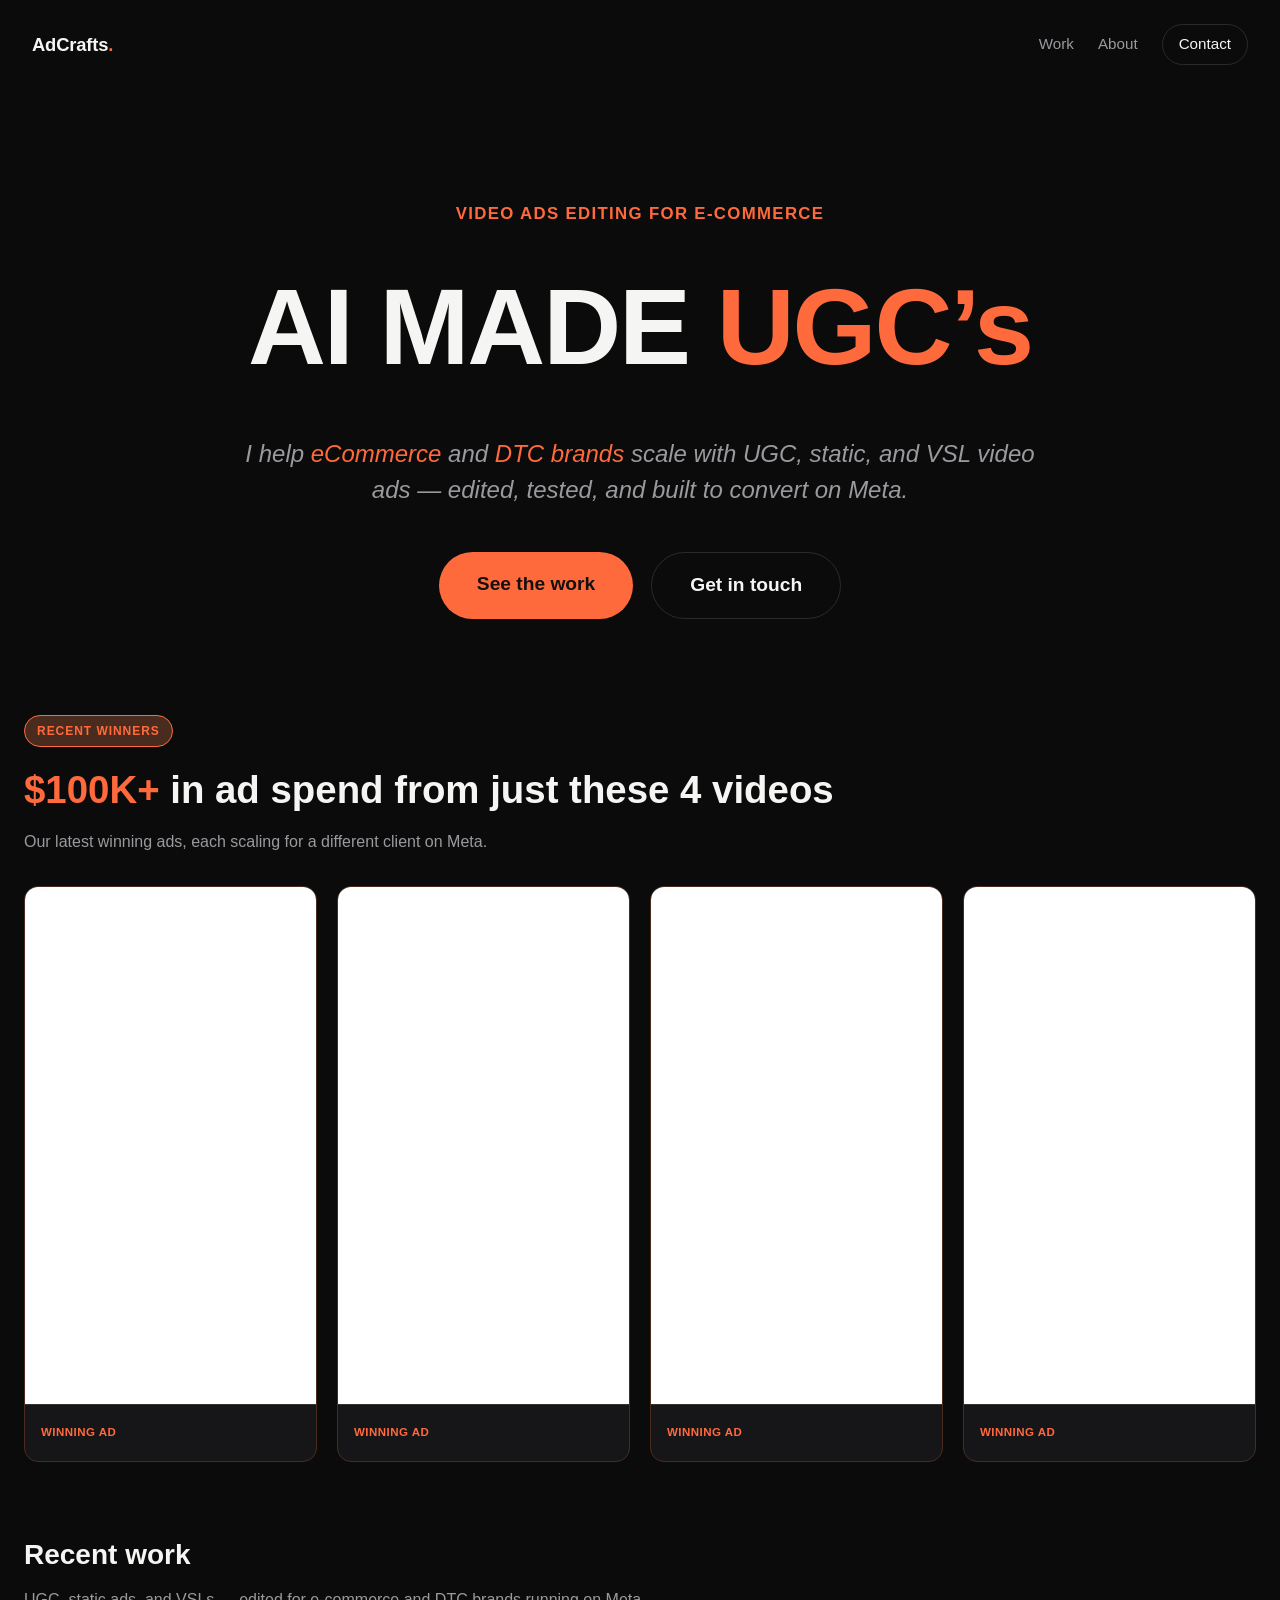
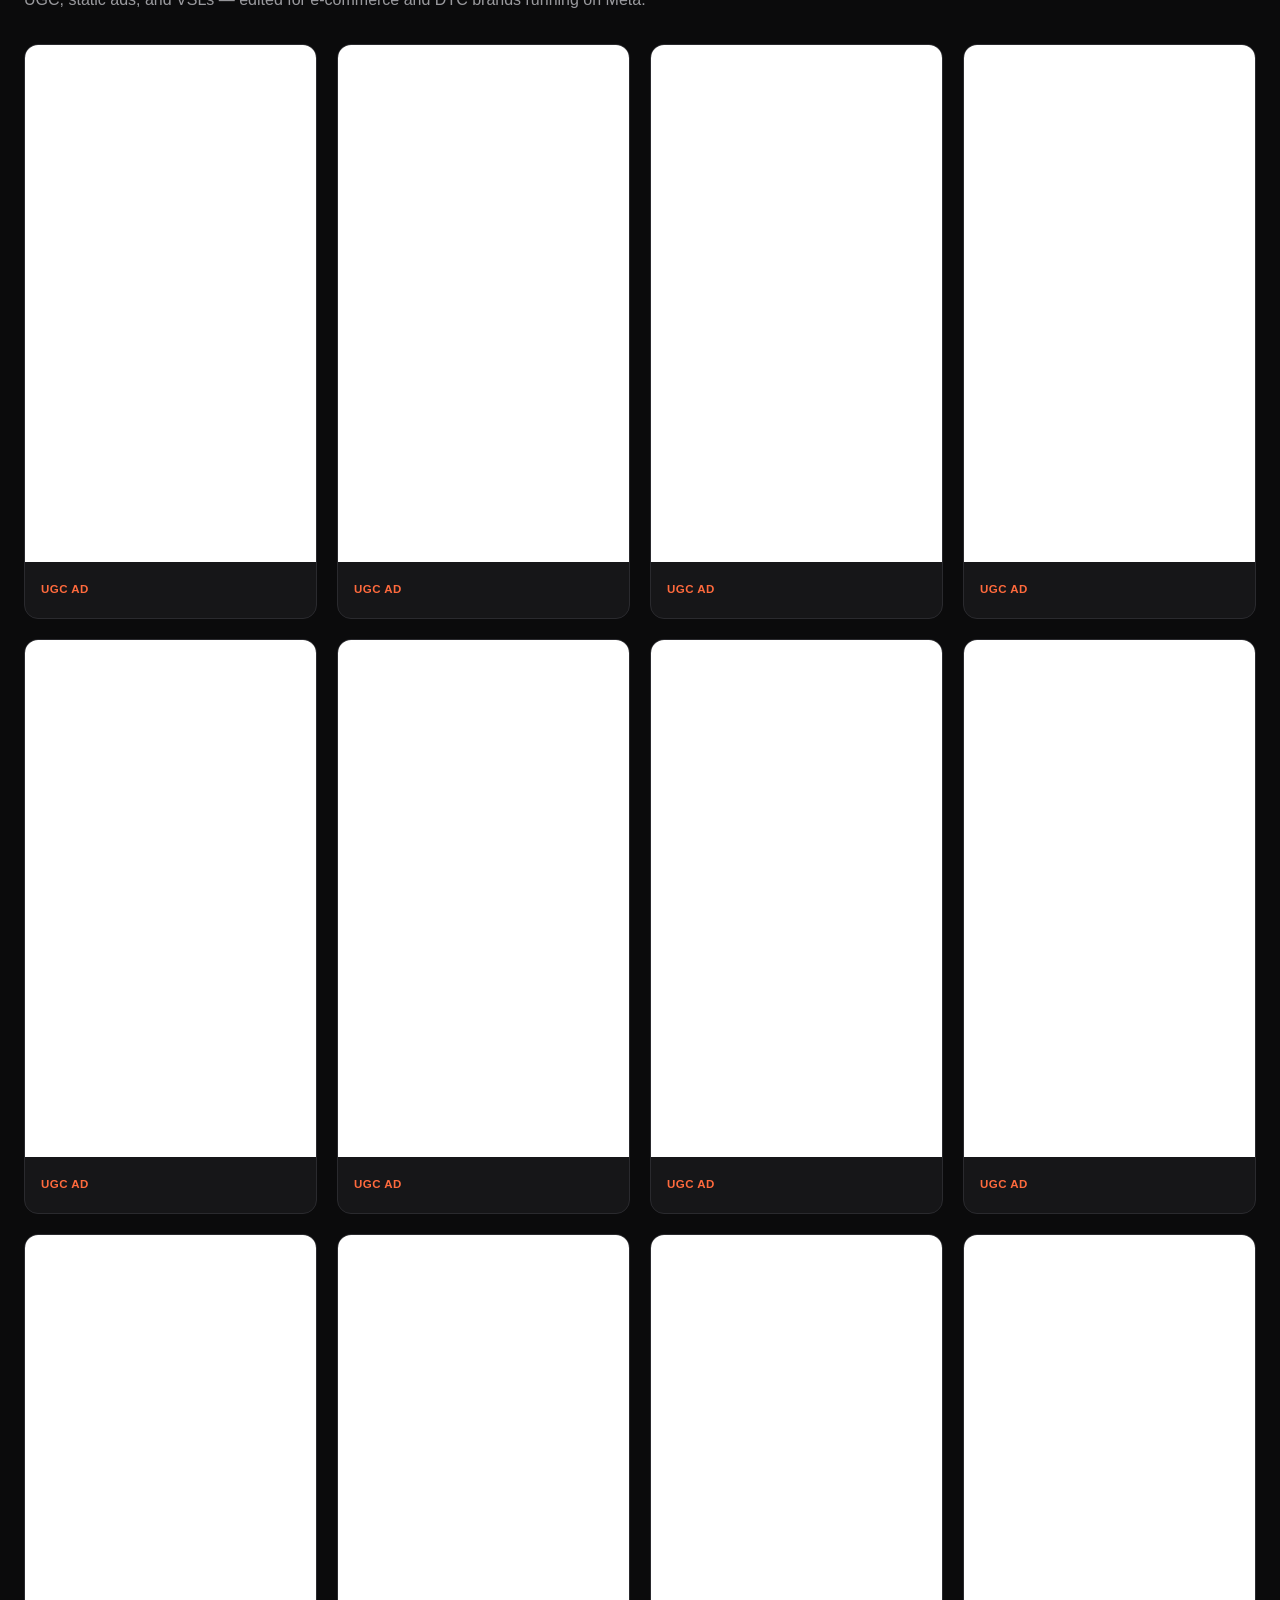
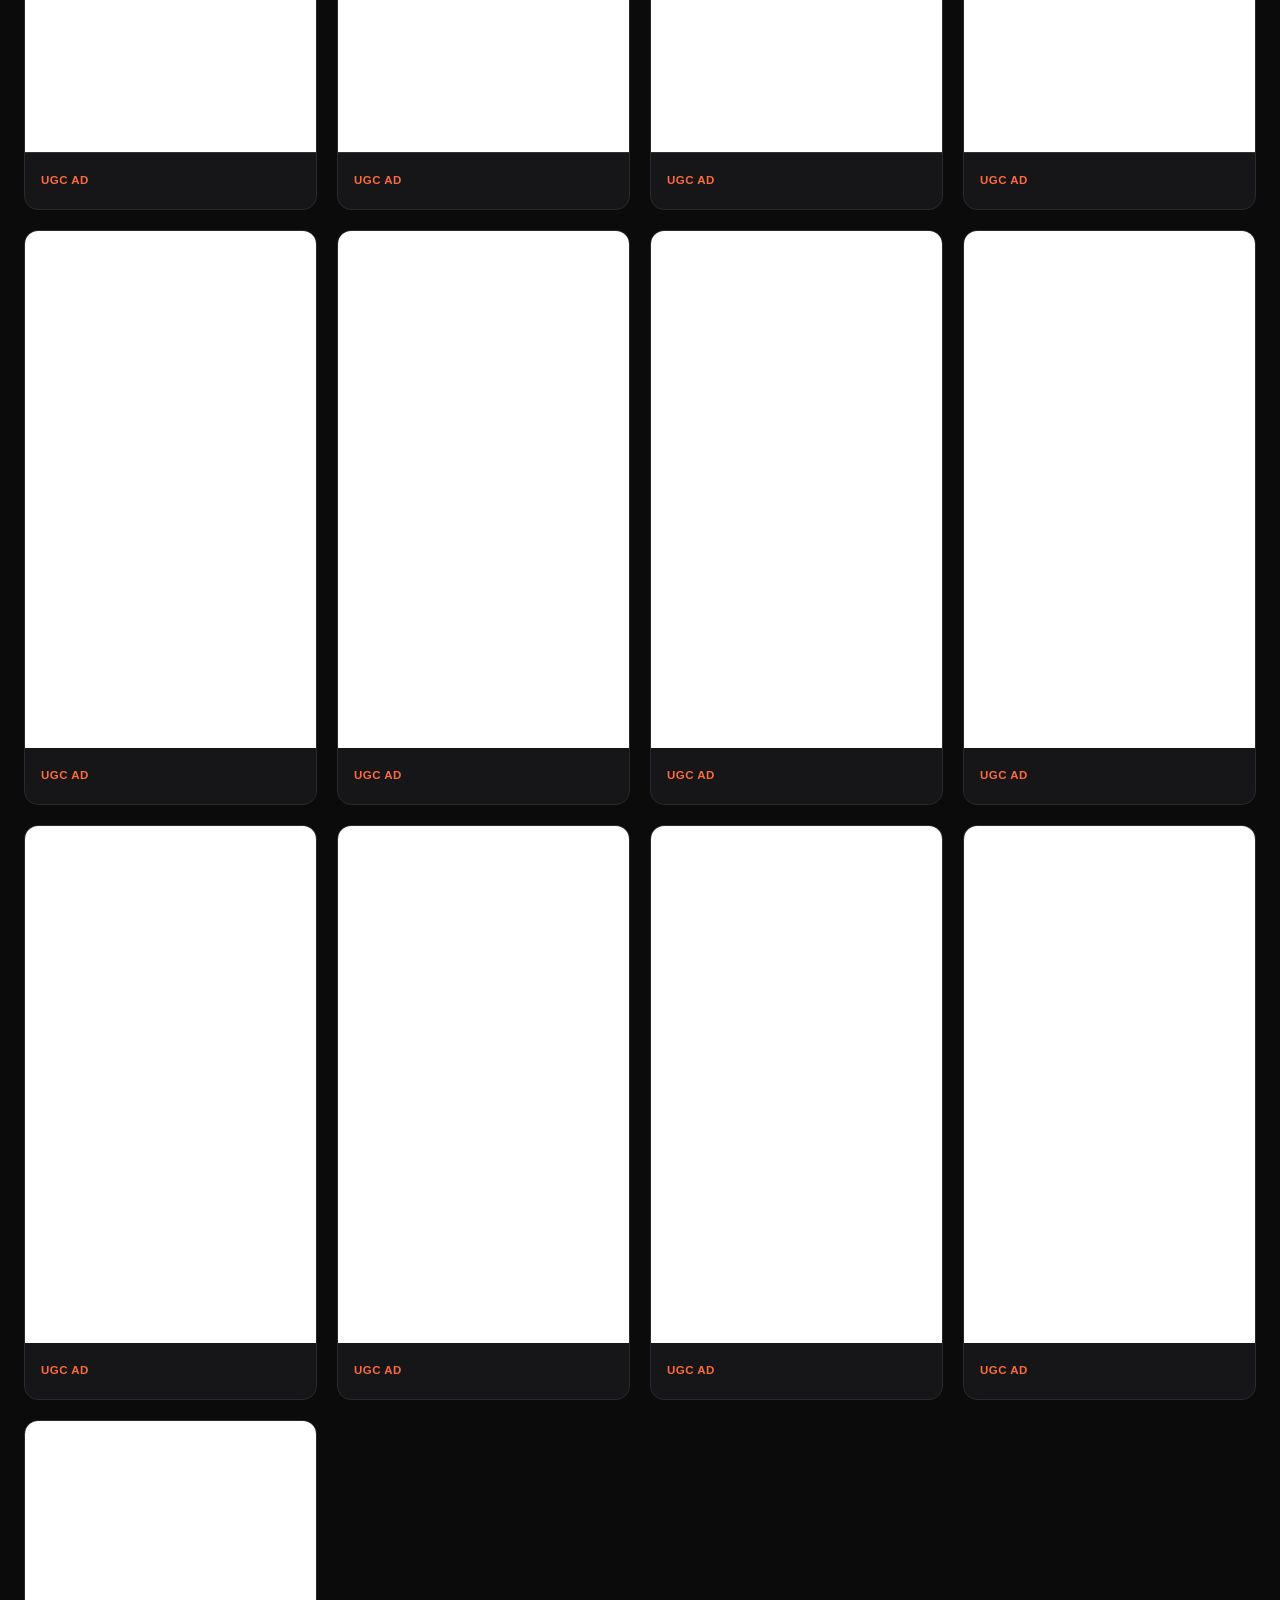
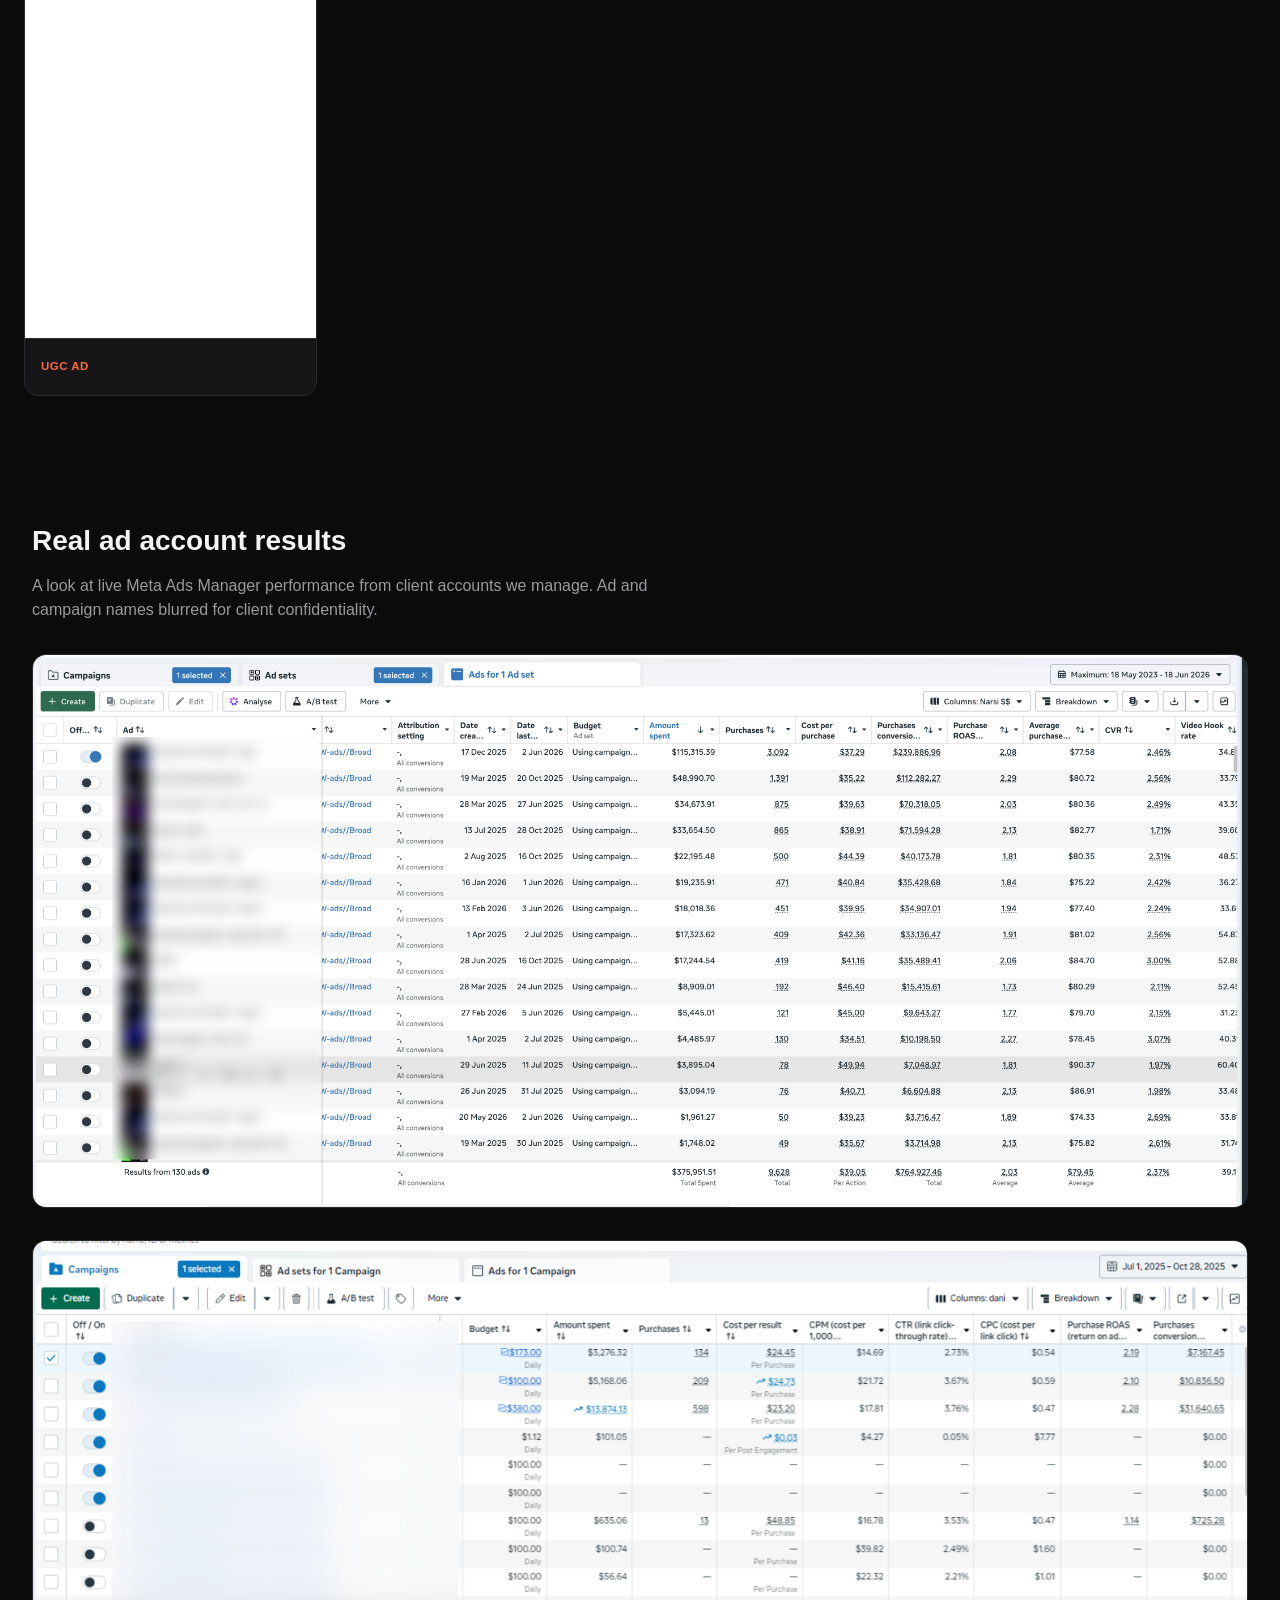
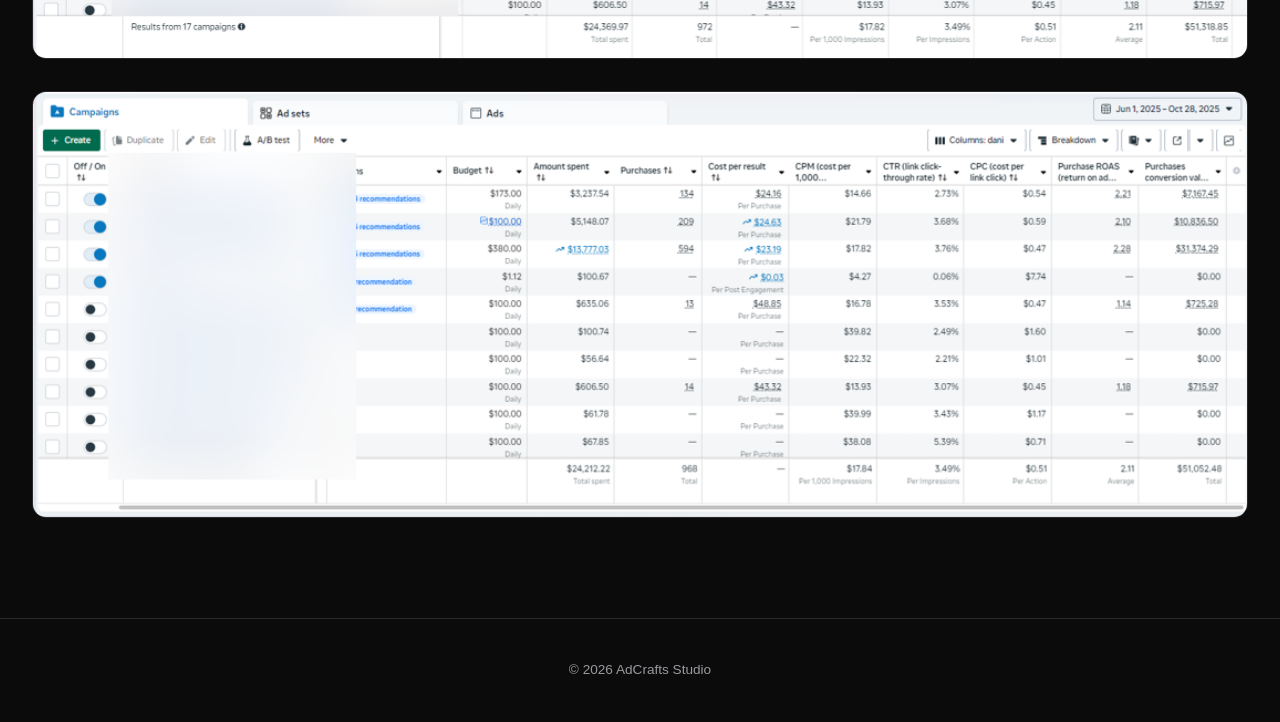
==== index.html @ cb153c96 "Fix cropped Drive videos, widen page, version asset links Co-Authored-By: Claude Opus 5.5 <noreply@a" ====
<!DOCTYPE html>
<html lang="en">
<head>
<meta charset="UTF-8">
<meta name="viewport" content="width=device-width, initial-scale=1.0">
<title>AdCrafts Studio — Video Ads Editing for E-Commerce</title>
<meta name="description" content="AdCrafts Studio edits high-converting video ads for e-commerce and DTC brands — UGC, static ads, and VSLs built for Meta.">
<link rel="icon" type="image/png" sizes="32x32" href="assets/favicon-32.png">
<link rel="icon" type="image/png" sizes="16x16" href="assets/favicon-16.png">
<link rel="apple-touch-icon" sizes="180x180" href="assets/favicon-180.png">
<link rel="stylesheet" href="assets/styles.css?v=3">
</head>
<body>

<header class="site-header">
  <a class="wordmark" href="#top">AdCrafts<span class="accent">.</span></a>
  <nav>
    <a href="#work">Work</a>
    <a href="about.html">About</a>
    <a href="contact.html" class="nav-cta">Contact</a>
  </nav>
</header>

<main>
  <section class="hero" id="top">
    <p class="eyebrow">Video Ads Editing for E-Commerce</p>
    <h1>AI MADE <span class="accent">UGC&rsquo;s</span></h1>
    <p class="hero-tagline">I help <span class="accent">eCommerce</span> and <span class="accent">DTC brands</span> scale with UGC, static, and VSL video ads — edited, tested, and built to convert on Meta.</p>
    <div class="hero-actions">
      <a href="#work" class="btn btn-primary">See the work</a>
      <a href="contact.html" class="btn btn-ghost">Get in touch</a>
    </div>
  </section>

  <section class="work" id="work">
    <div class="winners">
      <p class="winners-eyebrow">Recent winners</p>
      <h2><span class="accent">$100K+</span> in ad spend from just these 4 videos</h2>
      <p class="work-sub">Our latest winning ads, each scaling for a different client on Meta.</p>
      <div class="work-grid winners-grid" id="winners-grid">
        <!-- Cards are rendered by script.js from data/winners.json -->
      </div>
    </div>

    <h2>Recent work</h2>
    <p class="work-sub">UGC, static ads, and VSLs — edited for e-commerce and DTC brands running on Meta.</p>
    <div class="work-grid" id="work-grid">
      <!-- Cards are rendered by script.js from data/work.json -->
    </div>
  </section>

  <section class="results" id="results">
    <h2>Real ad account results</h2>
    <p class="results-sub">A look at live Meta Ads Manager performance from client accounts we manage. Ad and campaign names blurred for client confidentiality.</p>
    <div class="results-grid">
      <img src="assets/results/results-ads.png" alt="Meta Ads Manager ad-level performance data" loading="lazy">
      <img src="assets/results/results-campaigns-1.png" alt="Meta Ads Manager campaign-level performance data" loading="lazy">
      <img src="assets/results/results-campaigns-2.png" alt="Meta Ads Manager campaign-level performance data" loading="lazy">
    </div>
  </section>

</main>

<footer class="site-footer">
  <p>&copy; <span id="year"></span> AdCrafts Studio</p>
</footer>

<script src="assets/script.js?v=3"></script>
</body>
</html>
---- assets/styles.css ----
:root {
  --bg: #0b0b0c;
  --surface: #161618;
  --surface-2: #1e1e21;
  --border: #2a2a2e;
  --text: #f5f5f3;
  --muted: #9a9a9e;
  --accent: #ff6a3d;
  --accent-dim: #4a2c1f;
  --whatsapp: #25d366;
  --radius: 14px;
  --max-width: 1800px;
}

* { box-sizing: border-box; }

html { color-scheme: dark; }

body {
  margin: 0;
  background: var(--bg);
  color: var(--text);
  font-family: -apple-system, BlinkMacSystemFont, "Segoe UI", Inter, Roboto, sans-serif;
  line-height: 1.5;
  -webkit-font-smoothing: antialiased;
}

a { color: inherit; text-decoration: none; }

.accent { color: var(--accent); }

/* Header */
.site-header {
  display: flex;
  align-items: center;
  justify-content: space-between;
  max-width: var(--max-width);
  margin: 0 auto;
  padding: 24px 32px;
}

.wordmark {
  font-size: 1.15rem;
  font-weight: 700;
  letter-spacing: -0.01em;
}

.site-header nav {
  display: flex;
  align-items: center;
  gap: 24px;
  font-size: 0.95rem;
  color: var(--muted);
}

.site-header nav a:hover { color: var(--text); }

.nav-cta {
  color: var(--text) !important;
  border: 1px solid var(--border);
  border-radius: 999px;
  padding: 8px 16px;
}

.nav-cta:hover { border-color: var(--accent); }

/* Hero */
.hero {
  max-width: 1100px;
  margin: 0 auto;
  padding: 112px 20px 72px;
  text-align: center;
}

.eyebrow {
  color: var(--accent);
  font-size: 1.05rem;
  font-weight: 600;
  letter-spacing: 0.08em;
  text-transform: uppercase;
  margin: 0 0 20px;
}

.hero h1 {
  font-size: clamp(3.4rem, 9vw, 6.75rem);
  font-weight: 700;
  letter-spacing: -0.02em;
  margin: 0 0 28px;
}

.hero-tagline {
  color: var(--muted);
  font-style: italic;
  font-size: 1.5rem;
  max-width: 800px;
  margin: 0 auto 44px;
}

.hero-attribution {
  color: var(--muted);
  font-style: italic;
  font-size: 1.25rem;
  margin: 0 0 36px;
}

.quote-line {
  font-size: clamp(1.8rem, 4vw, 2.75rem);
  font-weight: 700;
  letter-spacing: -0.01em;
  max-width: 780px;
  margin: 0 auto 20px;
}

.hero-sub {
  color: var(--muted);
  font-size: 1.3rem;
  max-width: 680px;
  margin: 0 auto 44px;
}

.hero-actions {
  display: flex;
  justify-content: center;
  gap: 18px;
  flex-wrap: wrap;
}

.btn {
  display: inline-block;
  padding: 18px 38px;
  border-radius: 999px;
  font-weight: 600;
  font-size: 1.2rem;
  transition: transform 0.15s ease, background 0.15s ease, border-color 0.15s ease;
}

.btn-primary {
  background: var(--accent);
  color: #14100d;
}

.btn-primary:hover { transform: translateY(-1px); filter: brightness(1.08); }

.btn-ghost {
  border: 1px solid var(--border);
  color: var(--text);
}

.btn-ghost:hover { border-color: var(--accent); }

/* Work section */
.work {
  max-width: var(--max-width);
  margin: 0 auto;
  padding: 24px 24px 100px;
}

.work h2 {
  font-size: 1.75rem;
  margin: 0 0 12px;
}

.work-sub {
  color: var(--muted);
  max-width: 640px;
  margin: 0 0 32px;
}

.work-grid {
  display: grid;
  grid-template-columns: repeat(5, 1fr);
  gap: 20px;
}

@media (max-width: 1280px) {
  .work-grid { grid-template-columns: repeat(4, 1fr); }
}

@media (max-width: 1024px) {
  .work-grid { grid-template-columns: repeat(3, 1fr); }
}

@media (max-width: 760px) {
  .work-grid { grid-template-columns: repeat(2, 1fr); }
}

@media (max-width: 560px) {
  .work-grid { grid-template-columns: 1fr; }
}

/* Recent winners: 4 larger cards above the main grid */
.winners {
  margin-bottom: 72px;
}

.winners-eyebrow {
  display: inline-block;
  margin: 0 0 14px;
  padding: 6px 12px;
  border: 1px solid var(--accent);
  border-radius: 999px;
  background: var(--accent-dim);
  color: var(--accent);
  font-size: 0.75rem;
  font-weight: 700;
  letter-spacing: 0.08em;
  text-transform: uppercase;
}

.work .winners h2 {
  font-size: clamp(1.75rem, 3.2vw, 2.4rem);
}

.winners-grid {
  grid-template-columns: repeat(4, 1fr);
}

.winners-grid .work-card {
  border-color: var(--accent-dim);
}

@media (max-width: 1024px) {
  .winners-grid { grid-template-columns: repeat(2, 1fr); }
}

@media (max-width: 560px) {
  .winners-grid { grid-template-columns: 1fr; }
}

.work-card {
  background: var(--surface);
  border: 1px solid var(--border);
  border-radius: var(--radius);
  overflow: hidden;
}

.work-card .video-frame {
  --player-scale: 0.6;
  position: relative;
  width: 100%;
  aspect-ratio: 9 / 16;
  background: #000;
  overflow: hidden;
}

/* Drive's player crops the video when its iframe is narrow, so render it
   larger than the card and scale it down to fit. */
.work-card .video-frame iframe {
  position: absolute;
  top: 0;
  left: 0;
  width: calc(100% / var(--player-scale));
  height: calc(100% / var(--player-scale));
  border: 0;
  transform: scale(var(--player-scale));
  transform-origin: 0 0;
}

/* Blocks clicks on Google Drive's built-in "open file" icon without visually covering it */
.work-card .video-frame::after {
  content: "";
  position: absolute;
  top: 0;
  right: 0;
  width: 48px;
  height: 48px;
  z-index: 2;
}

.work-card .meta {
  padding: 14px 16px 18px;
}

.work-card .tag {
  display: inline-block;
  font-size: 0.72rem;
  font-weight: 600;
  letter-spacing: 0.04em;
  text-transform: uppercase;
  color: var(--accent);
}

/* About */
.about {
  max-width: 780px;
  margin: 0 auto;
  padding: 24px 32px 100px;
}

.about-name {
  font-size: clamp(2rem, 4vw, 2.75rem);
  font-weight: 700;
  letter-spacing: -0.02em;
  margin: 0 0 6px;
}

.about-title {
  color: var(--accent);
  font-weight: 600;
  font-size: 1.1rem;
  margin: 0 0 32px;
}

.about-quote {
  font-size: clamp(1.2rem, 2.2vw, 1.5rem);
  font-weight: 700;
  letter-spacing: -0.01em;
  border-left: 3px solid var(--accent);
  padding-left: 20px;
  margin: 0 0 36px;
}

.about-stats {
  display: grid;
  grid-template-columns: repeat(auto-fit, minmax(150px, 1fr));
  gap: 20px;
  border-top: 1px solid var(--border);
  border-bottom: 1px solid var(--border);
  padding: 28px 0;
  margin: 0 0 40px;
}

.stat-item {
  display: flex;
  flex-direction: column;
  gap: 4px;
}

.stat-num {
  font-size: clamp(1.6rem, 3vw, 2.1rem);
  font-weight: 700;
  color: var(--accent);
  letter-spacing: -0.01em;
}

.stat-label {
  color: var(--muted);
  font-size: 0.85rem;
}

.about-body p {
  color: var(--muted);
  font-size: 1.05rem;
  margin: 0 0 20px;
}

.about-checklist {
  list-style: none;
  margin: 0 0 40px;
  padding: 0;
  display: flex;
  flex-direction: column;
  gap: 14px;
}

.about-checklist li {
  color: var(--muted);
  font-size: 1.02rem;
  padding-left: 30px;
  position: relative;
}

.about-checklist li::before {
  content: "\2713";
  position: absolute;
  left: 0;
  top: 0;
  color: var(--accent);
  font-weight: 700;
}

.about-subhead {
  font-size: 1.3rem;
  margin: 44px 0 24px;
}

.about-grid {
  display: grid;
  grid-template-columns: repeat(auto-fit, minmax(220px, 1fr));
  gap: 20px;
  margin: 0 0 40px;
}

.about-item {
  background: var(--surface);
  border: 1px solid var(--border);
  border-radius: var(--radius);
  padding: 20px 22px;
}

.about-item h4 {
  font-size: 1rem;
  margin: 0 0 8px;
}

.about-item p {
  color: var(--muted);
  font-size: 0.92rem;
  margin: 0;
}

.about-closing {
  color: var(--muted);
  font-size: 1.05rem;
  margin: 0 0 16px;
}

.about-cta {
  font-size: 1.1rem;
  font-weight: 600;
}

.about-cta a {
  color: var(--accent);
  text-decoration: underline;
}

/* Results */
.results {
  max-width: var(--max-width);
  margin: 0 auto;
  padding: 24px 32px 100px;
}

.results h2 {
  font-size: 1.75rem;
  margin: 0 0 12px;
}

.results-sub {
  color: var(--muted);
  max-width: 640px;
  margin: 0 0 32px;
}

.results-grid {
  display: grid;
  grid-template-columns: 1fr;
  gap: 32px;
}

.results-grid img {
  width: 100%;
  display: block;
  border: 1px solid var(--border);
  border-radius: var(--radius);
}

/* Contact */
.contact {
  max-width: 860px;
  margin: 0 auto;
  padding: 100px 20px 120px;
  text-align: center;
}

.cta-row {
  display: flex;
  justify-content: center;
  align-items: center;
  gap: 20px;
  flex-wrap: wrap;
}

.whatsapp-cta {
  display: inline-flex;
  align-items: center;
  gap: 16px;
  background: var(--whatsapp);
  color: #06210f;
  padding: 18px 32px;
  border-radius: 999px;
  font-weight: 600;
  transition: transform 0.15s ease, filter 0.15s ease;
}

.whatsapp-cta:hover { transform: translateY(-1px); filter: brightness(1.06); }

.whatsapp-icon svg { width: 34px; height: 34px; display: block; }

.whatsapp-text { display: flex; flex-direction: column; text-align: left; line-height: 1.25; }

.whatsapp-text strong { font-size: 1.25rem; }

.whatsapp-text span { font-size: 1.1rem; opacity: 0.85; }

.email-cta {
  display: inline-flex;
  align-items: center;
  gap: 16px;
  border: 1px solid var(--border);
  color: var(--text);
  padding: 18px 32px;
  border-radius: 999px;
  font-weight: 600;
  transition: transform 0.15s ease, border-color 0.15s ease;
}

.email-cta:hover { transform: translateY(-1px); border-color: var(--accent); }

.email-icon svg { width: 30px; height: 30px; display: block; color: var(--accent); }

.email-text { display: flex; flex-direction: column; text-align: left; line-height: 1.25; }

.email-text strong { font-size: 1.25rem; }

.email-text span { font-size: 1.1rem; opacity: 0.85; }

.service-badge {
  display: inline-flex;
  align-items: center;
  gap: 10px;
  border: 1px solid var(--border);
  color: var(--accent);
  padding: 18px 28px;
  border-radius: 999px;
  font-weight: 600;
  font-size: 1.1rem;
  letter-spacing: 0.02em;
  text-transform: uppercase;
}

.service-icon svg { width: 24px; height: 24px; display: block; }

/* Footer */
.site-footer {
  border-top: 1px solid var(--border);
  padding: 28px 20px;
  text-align: center;
  color: var(--muted);
  font-size: 0.85rem;
}

@media (max-width: 640px) {
  .site-header nav { gap: 14px; }
  .hero { padding: 64px 20px 56px; }
}
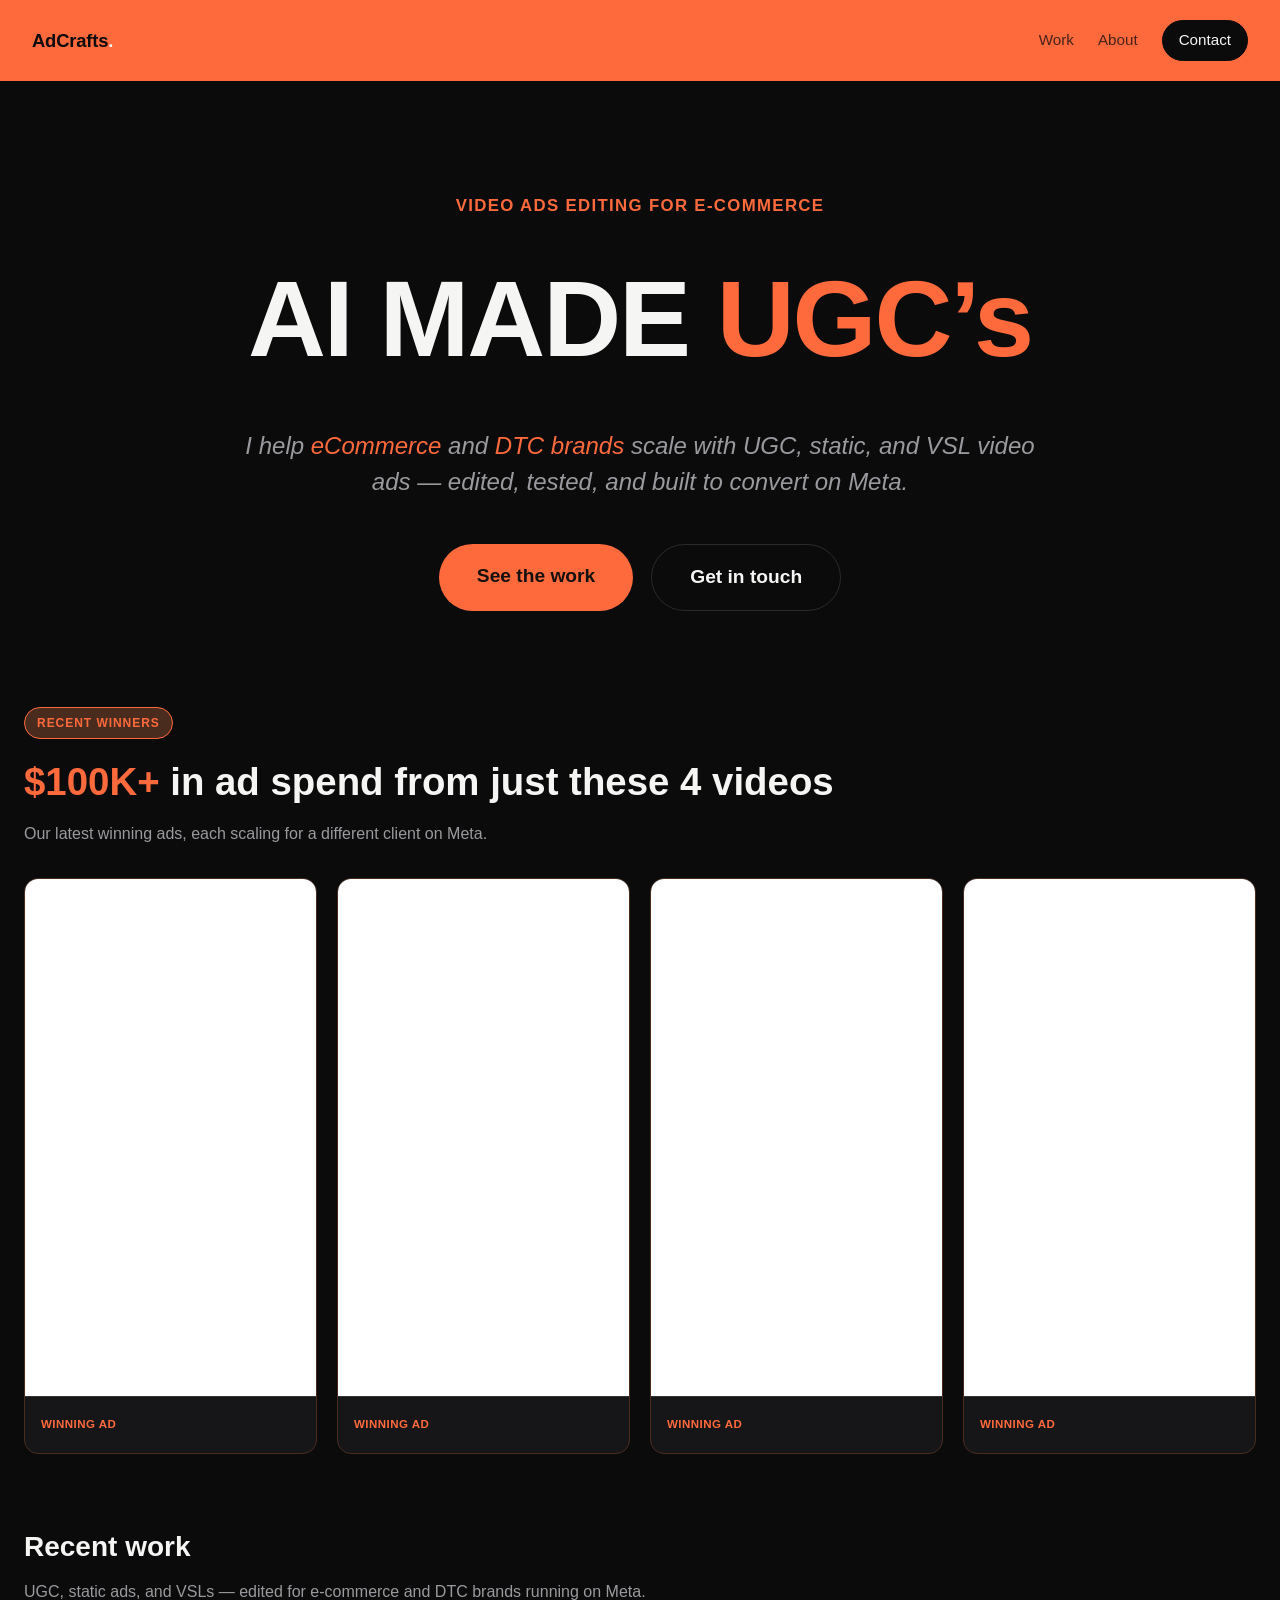
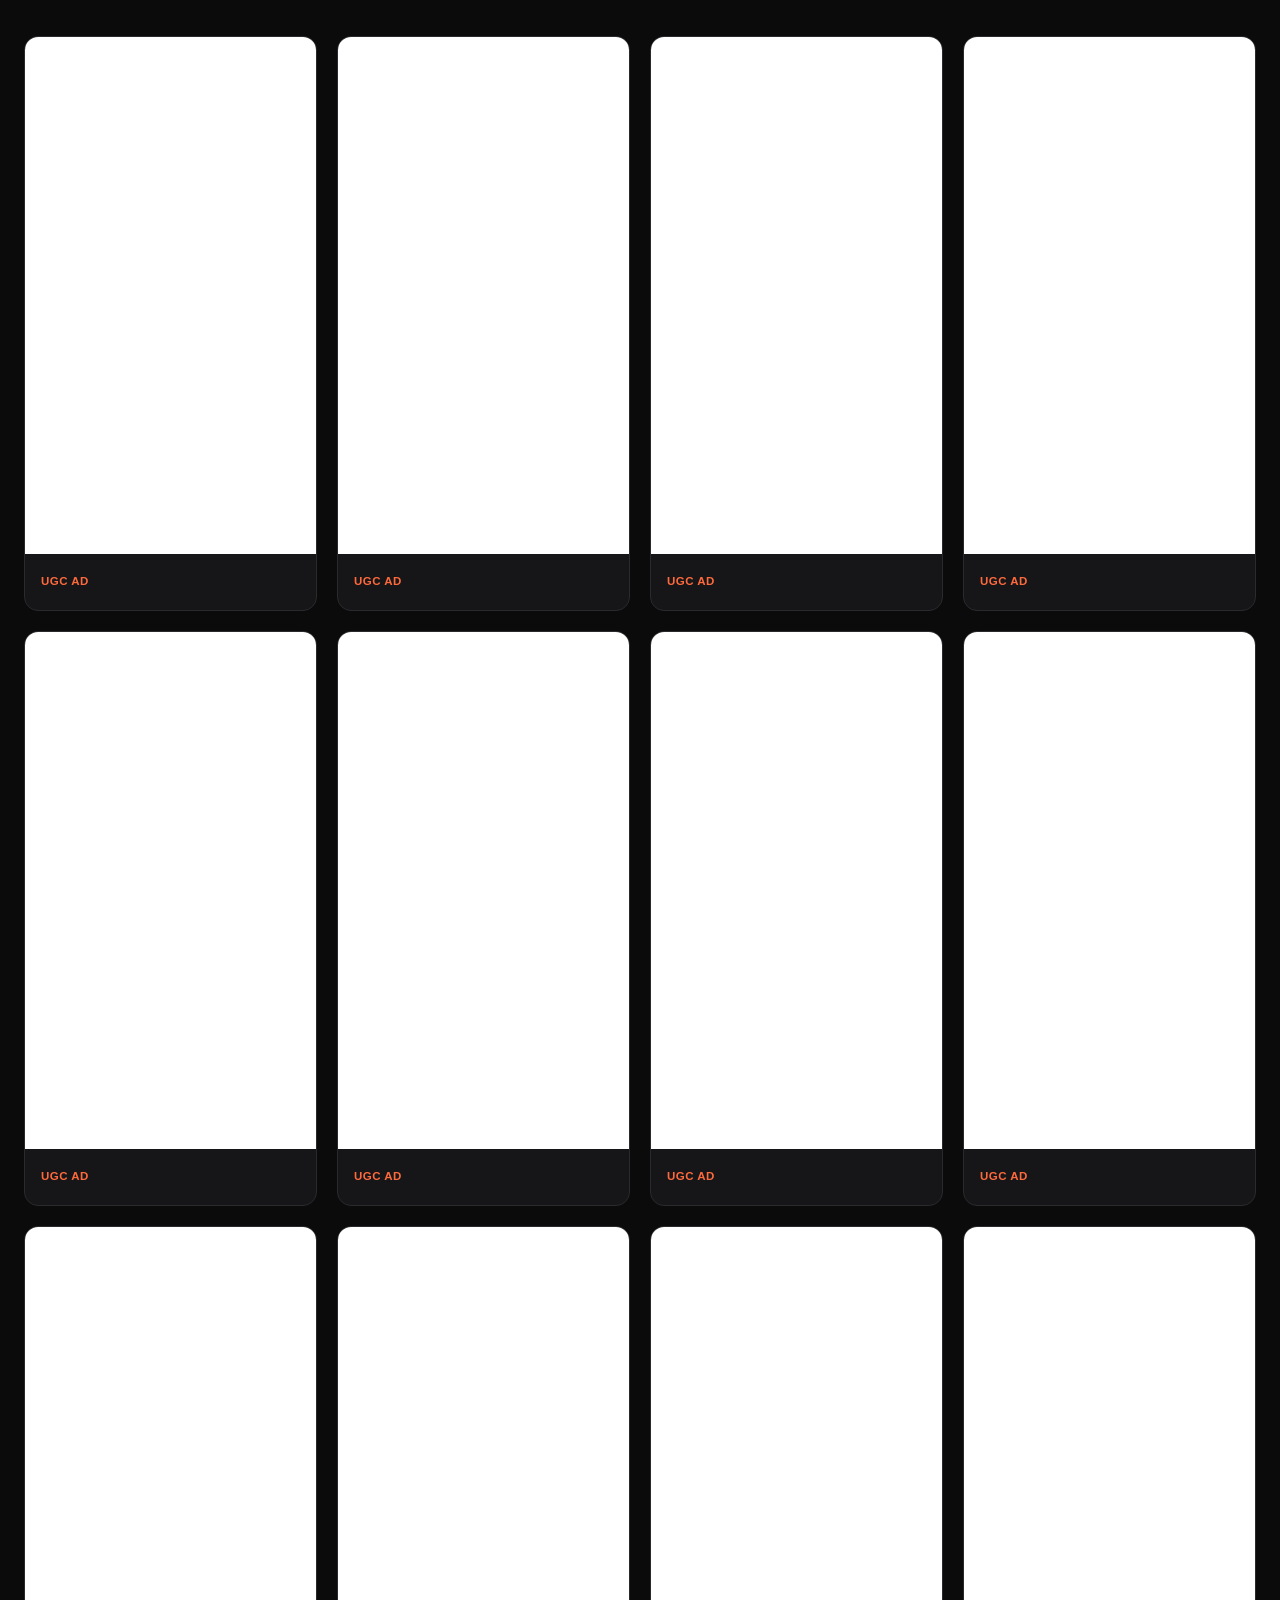
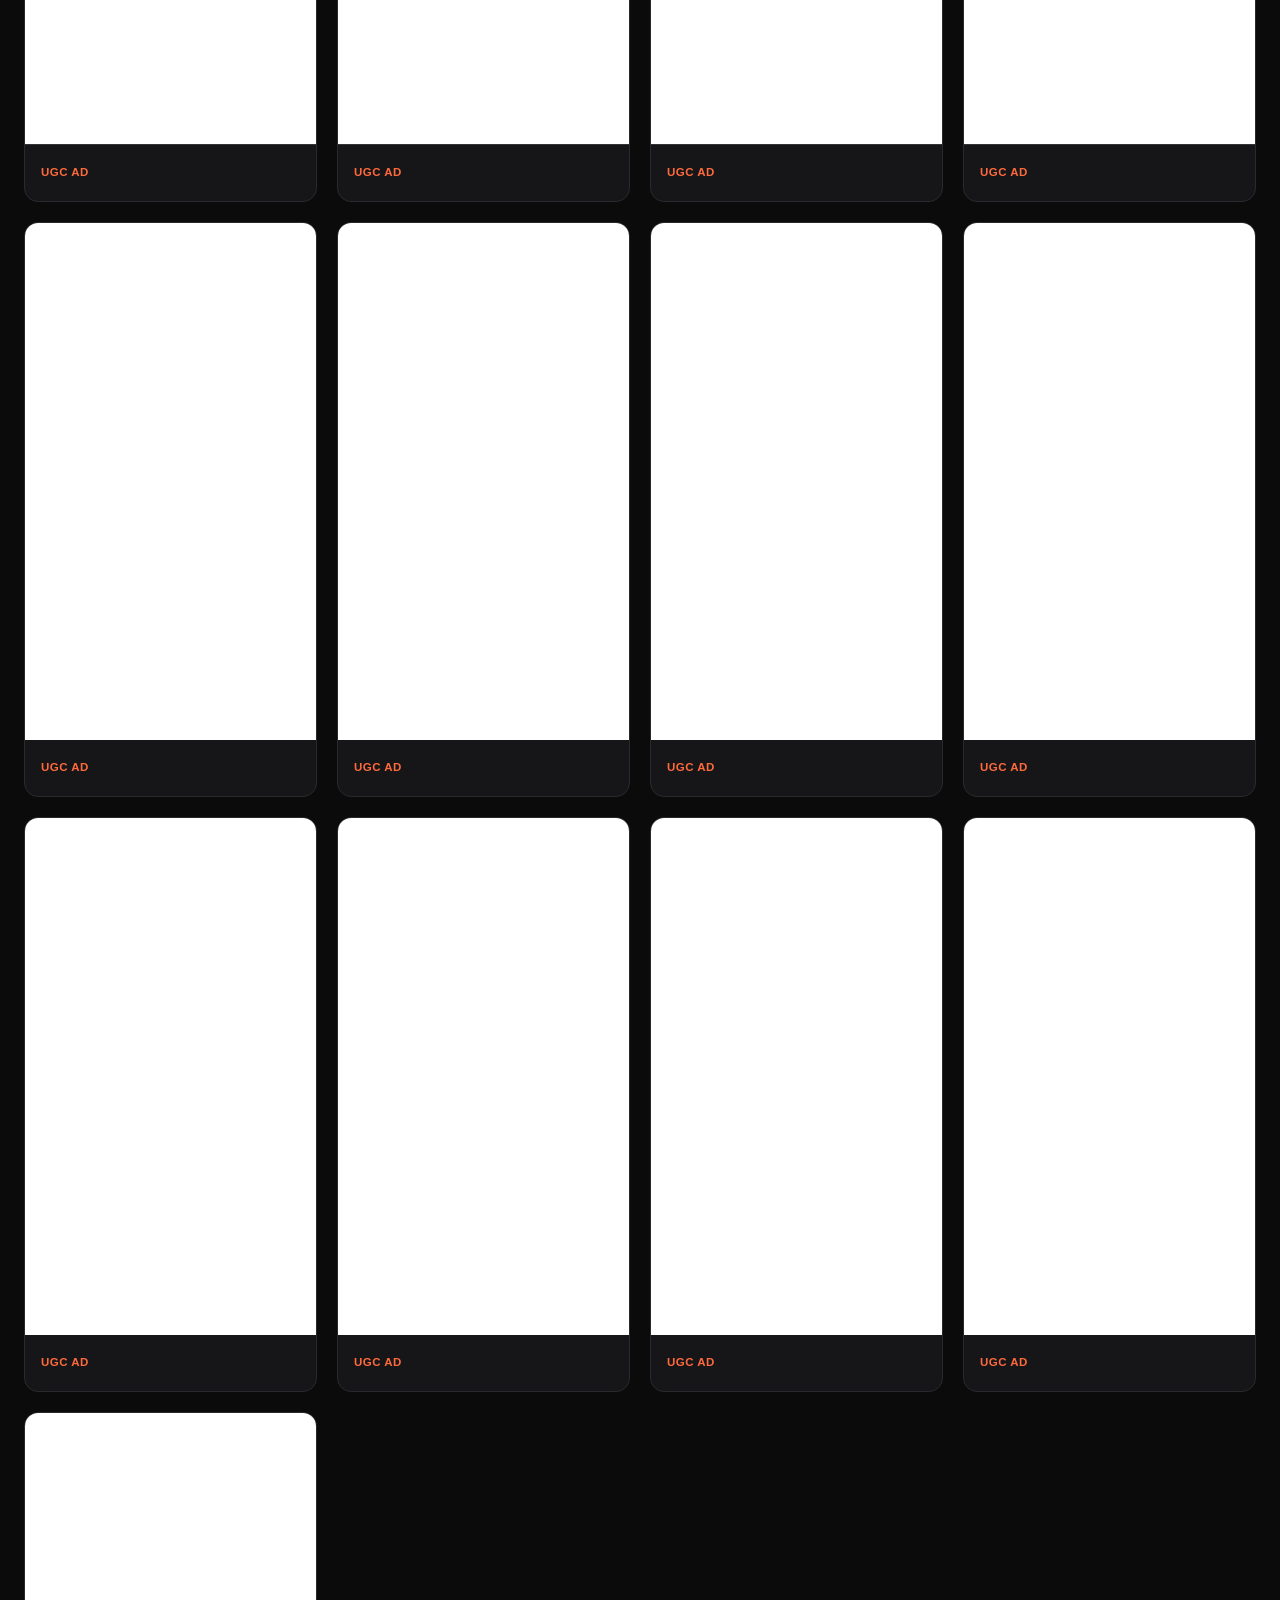
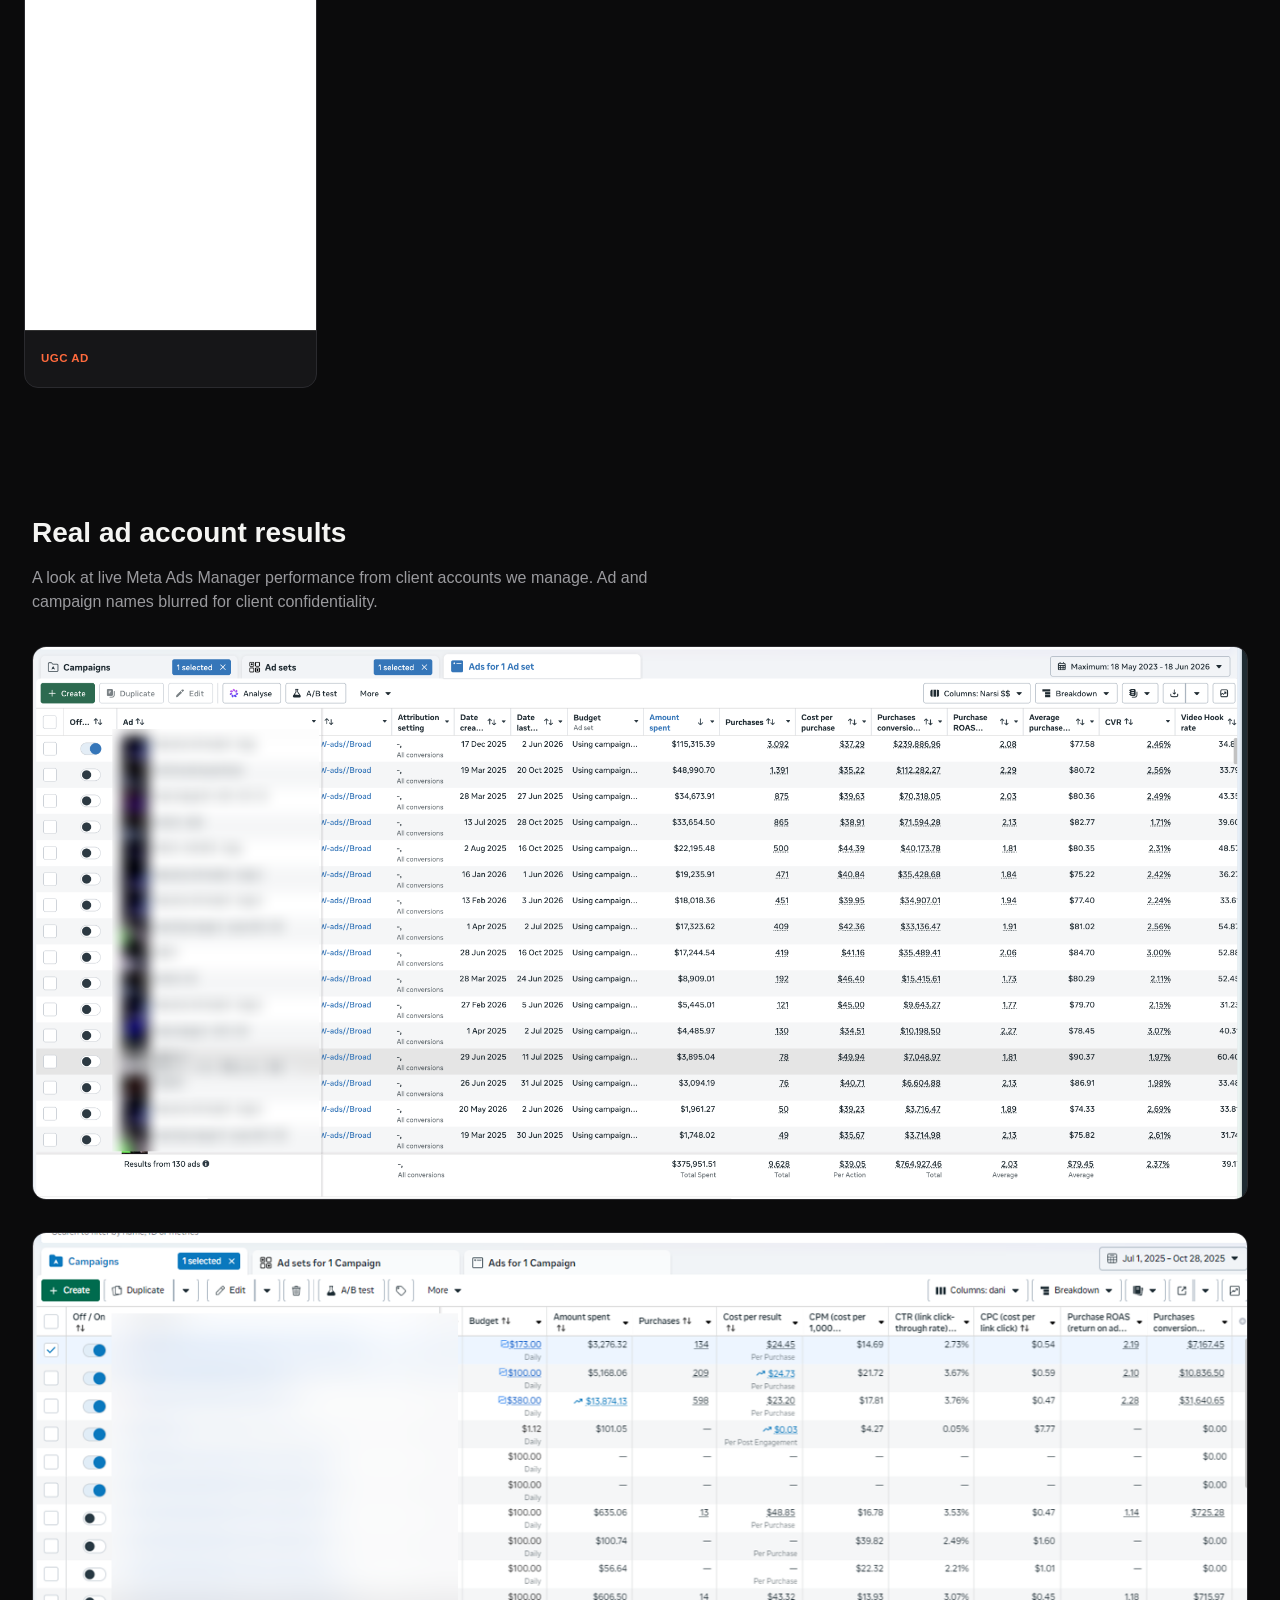
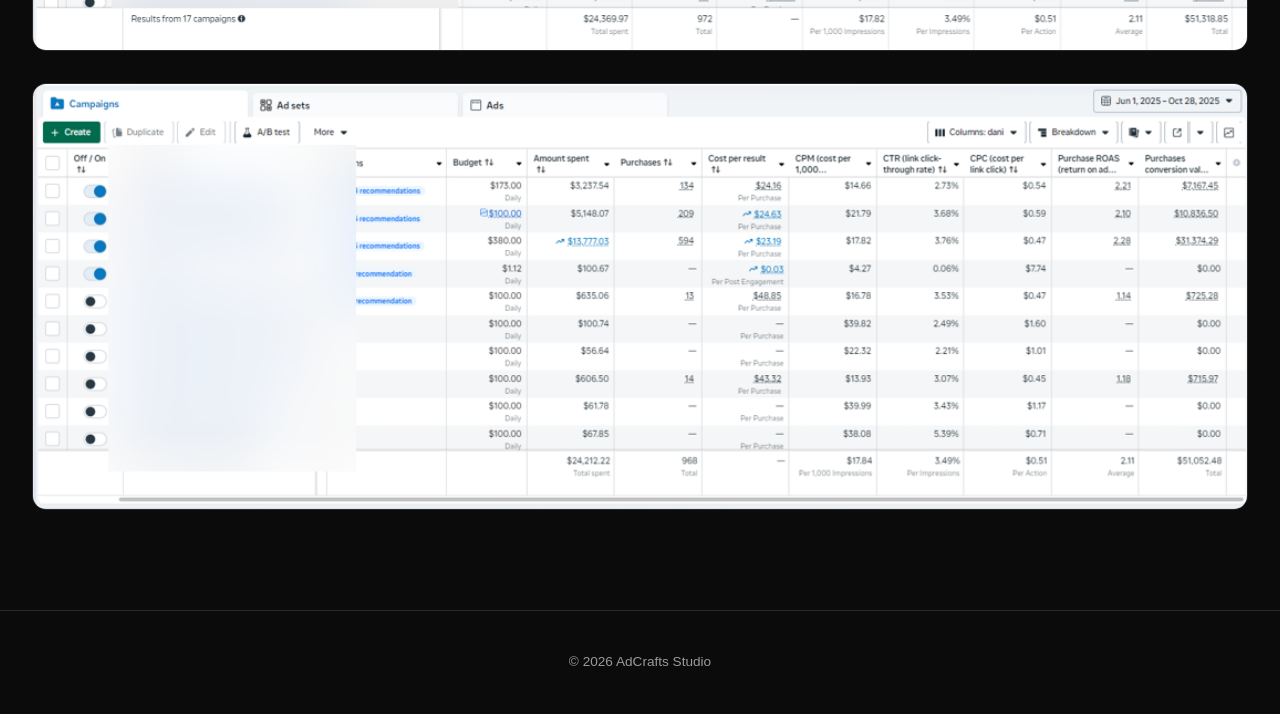
==== commit ed020322: "Brand-orange sticky navigation bar Co-Authored-By: Claude Opus 5.5 <noreply@anthropic.com>" ====
--- a/index.html
+++ b/index.html
@@ -8,7 +8,7 @@
 <link rel="icon" type="image/png" sizes="32x32" href="assets/favicon-32.png">
 <link rel="icon" type="image/png" sizes="16x16" href="assets/favicon-16.png">
 <link rel="apple-touch-icon" sizes="180x180" href="assets/favicon-180.png">
-<link rel="stylesheet" href="assets/styles.css?v=3">
+<link rel="stylesheet" href="assets/styles.css?v=4">
 </head>
 <body>
 
@@ -65,6 +65,6 @@
   <p>&copy; <span id="year"></span> AdCrafts Studio</p>
 </footer>
 
-<script src="assets/script.js?v=3"></script>
+<script src="assets/script.js?v=4"></script>
 </body>
 </html>
--- a/assets/styles.css
+++ b/assets/styles.css
@@ -34,9 +34,13 @@
   display: flex;
   align-items: center;
   justify-content: space-between;
-  max-width: var(--max-width);
-  margin: 0 auto;
-  padding: 24px 32px;
+  /* Full-width brand-colored bar; content still lines up with --max-width */
+  padding: 20px max(32px, calc((100% - var(--max-width)) / 2 + 32px));
+  background: var(--accent);
+  color: var(--bg);
+  position: sticky;
+  top: 0;
+  z-index: 50;
 }
 
 .wordmark {
@@ -44,25 +48,29 @@
   font-weight: 700;
   letter-spacing: -0.01em;
 }
+
+.site-header .wordmark .accent { color: var(--text); }
 
 .site-header nav {
   display: flex;
   align-items: center;
   gap: 24px;
   font-size: 0.95rem;
-  color: var(--muted);
-}
-
-.site-header nav a:hover { color: var(--text); }
+  font-weight: 500;
+  color: rgba(11, 11, 12, 0.75);
+}
+
+.site-header nav a:hover { color: var(--bg); }
 
 .nav-cta {
   color: var(--text) !important;
-  border: 1px solid var(--border);
+  background: var(--bg);
+  border: 1px solid var(--bg);
   border-radius: 999px;
   padding: 8px 16px;
 }
 
-.nav-cta:hover { border-color: var(--accent); }
+.nav-cta:hover { background: var(--surface-2); }
 
 /* Hero */
 .hero {
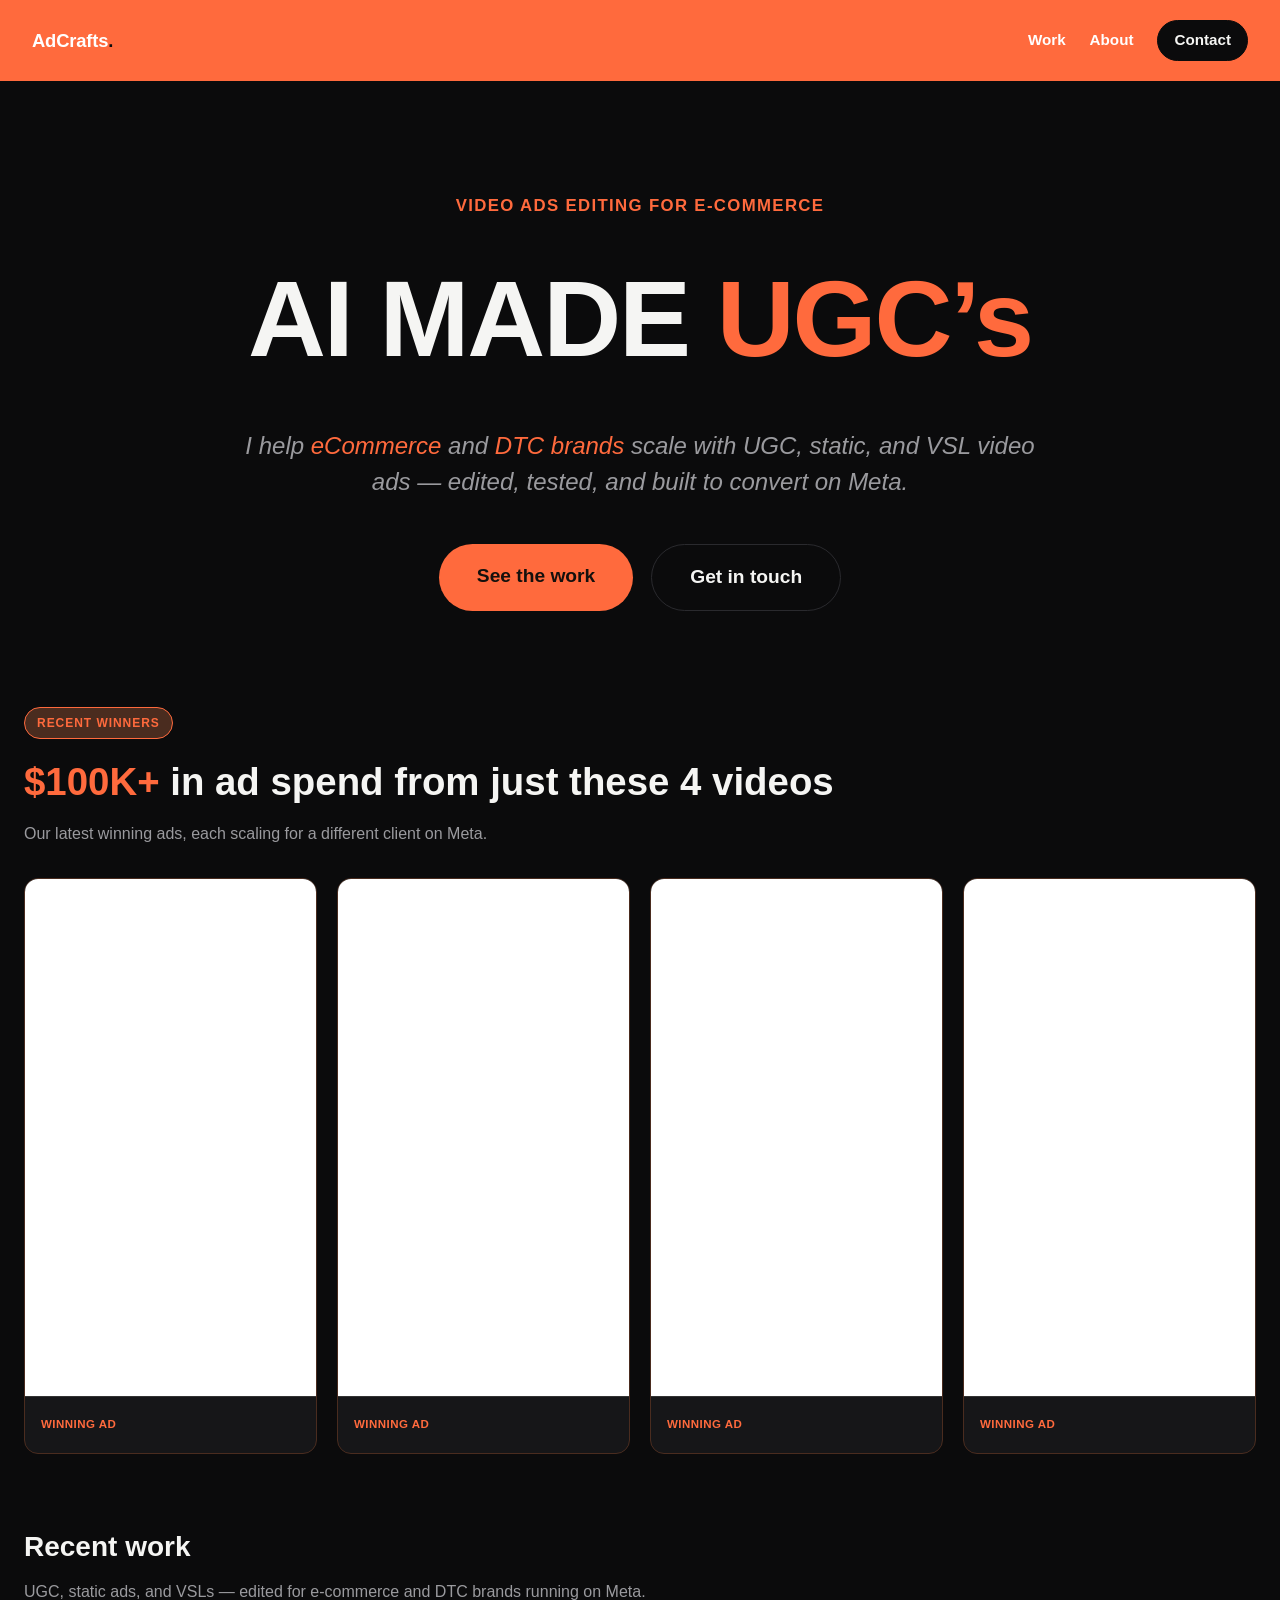
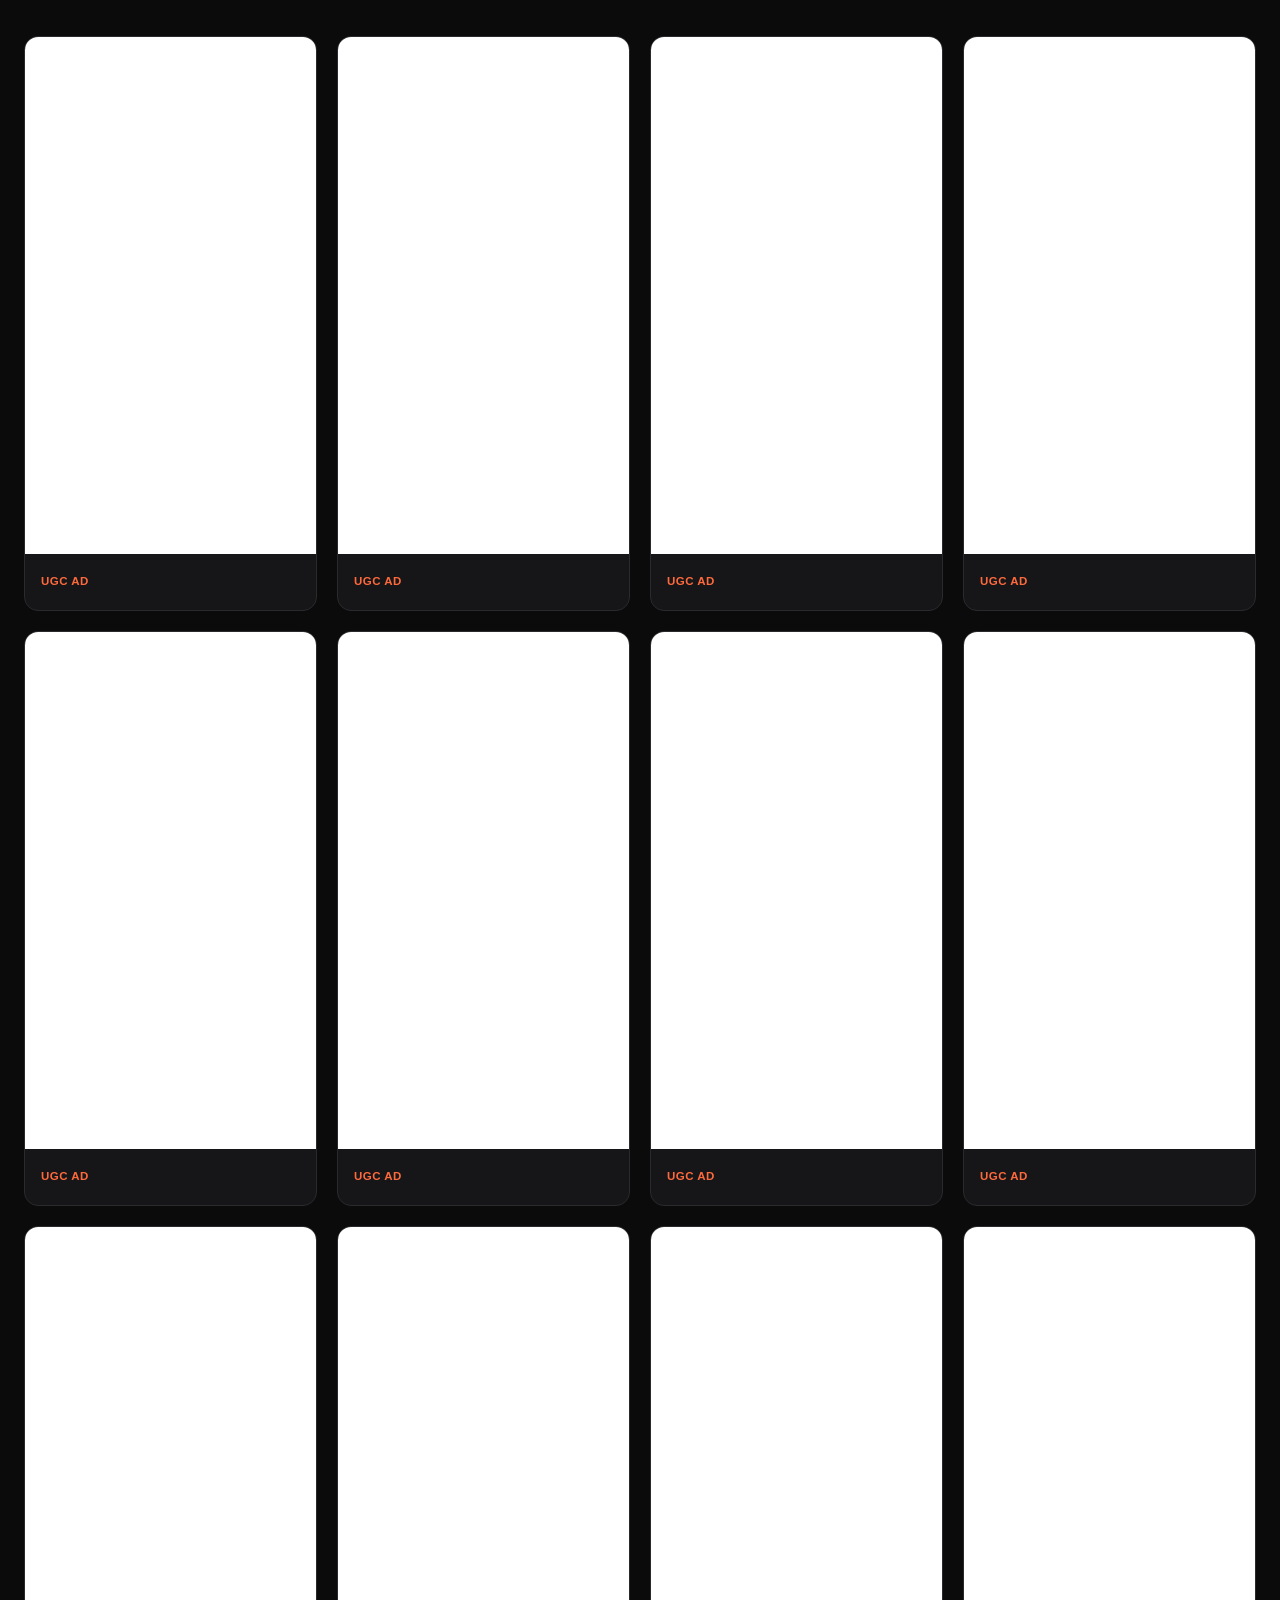
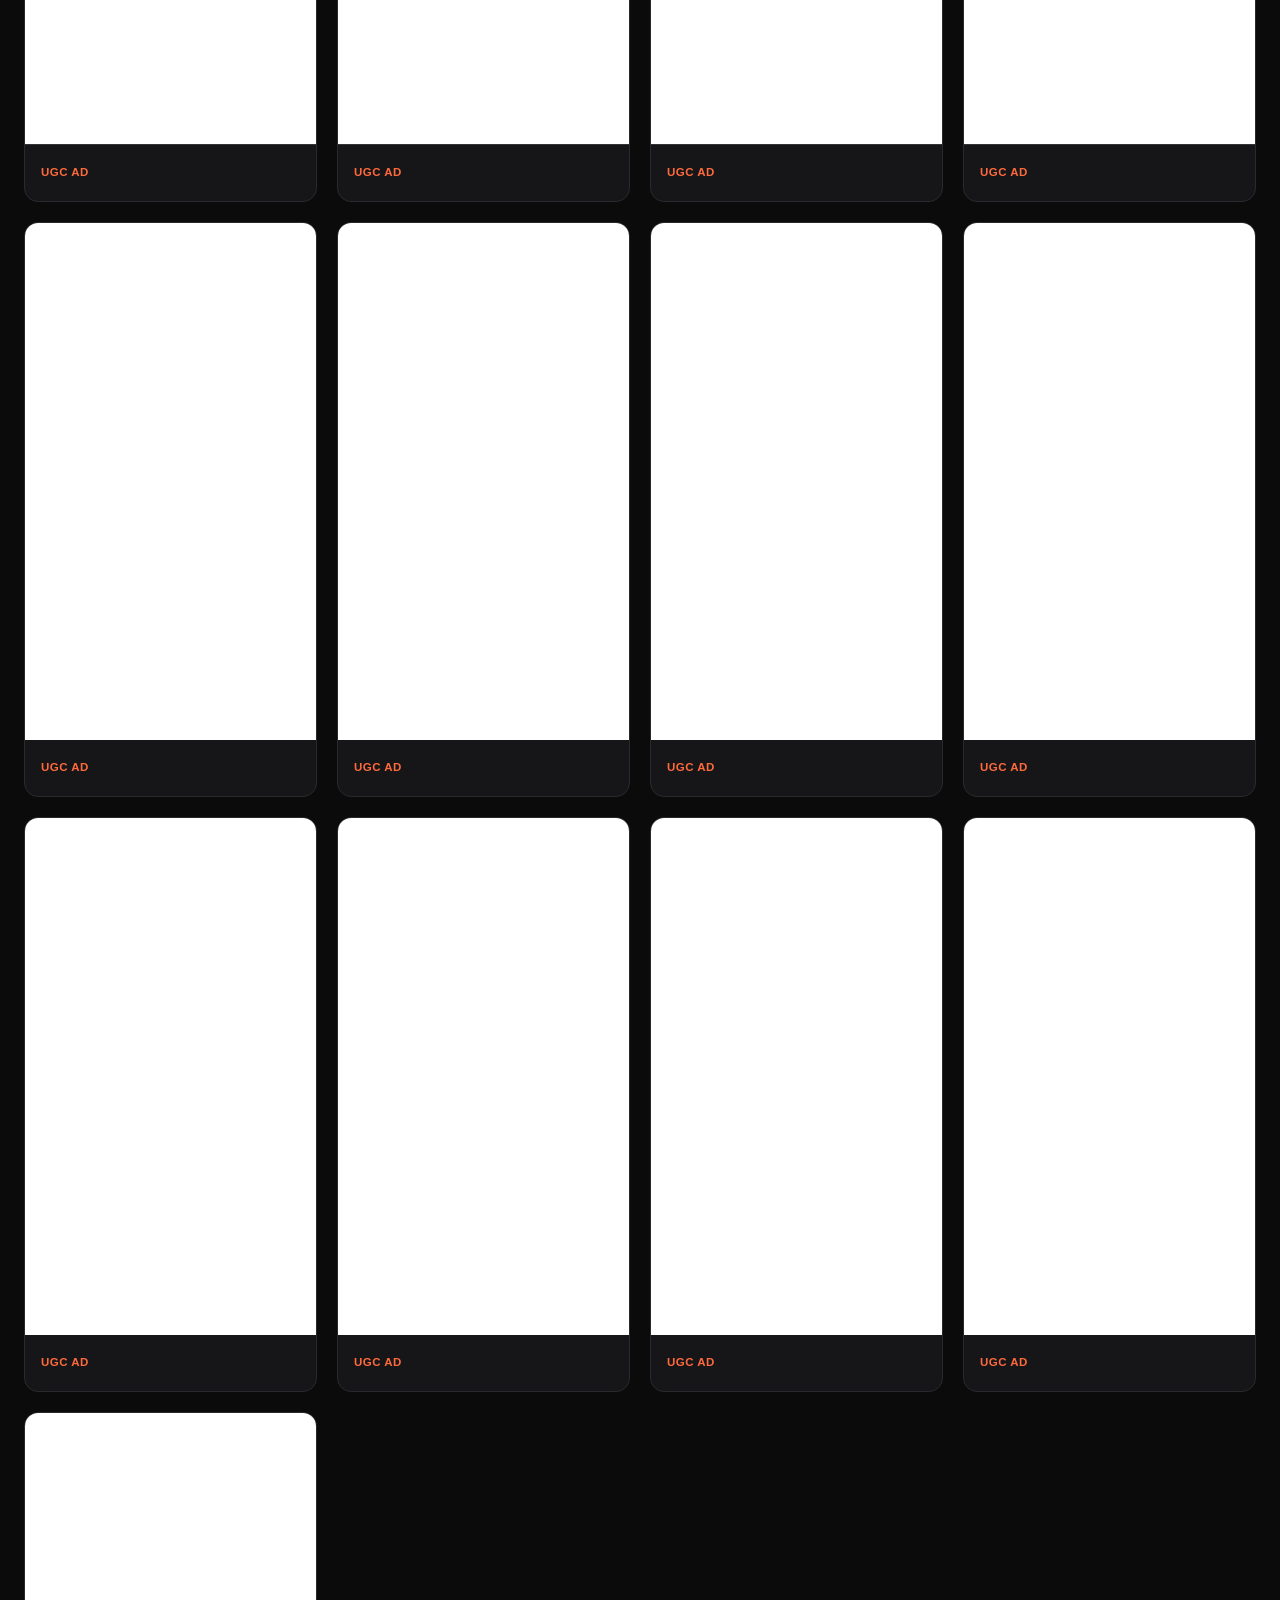
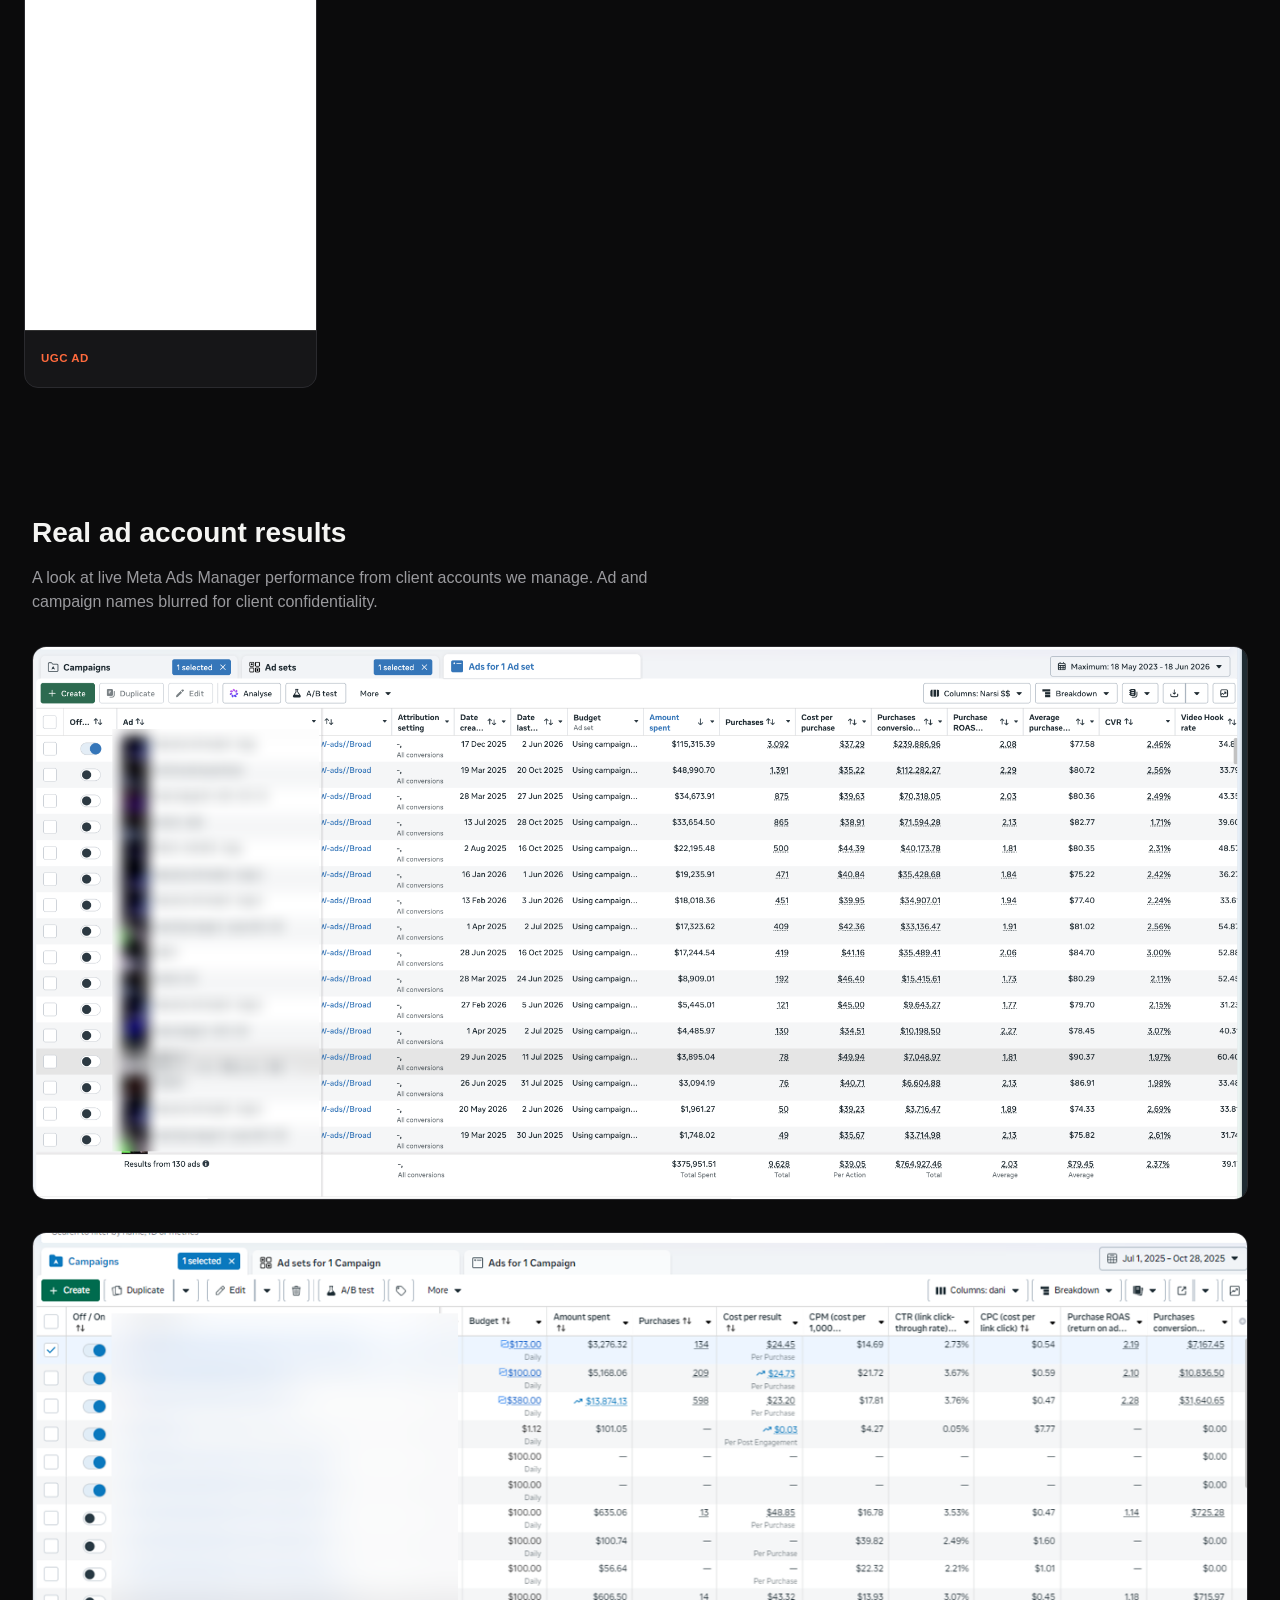
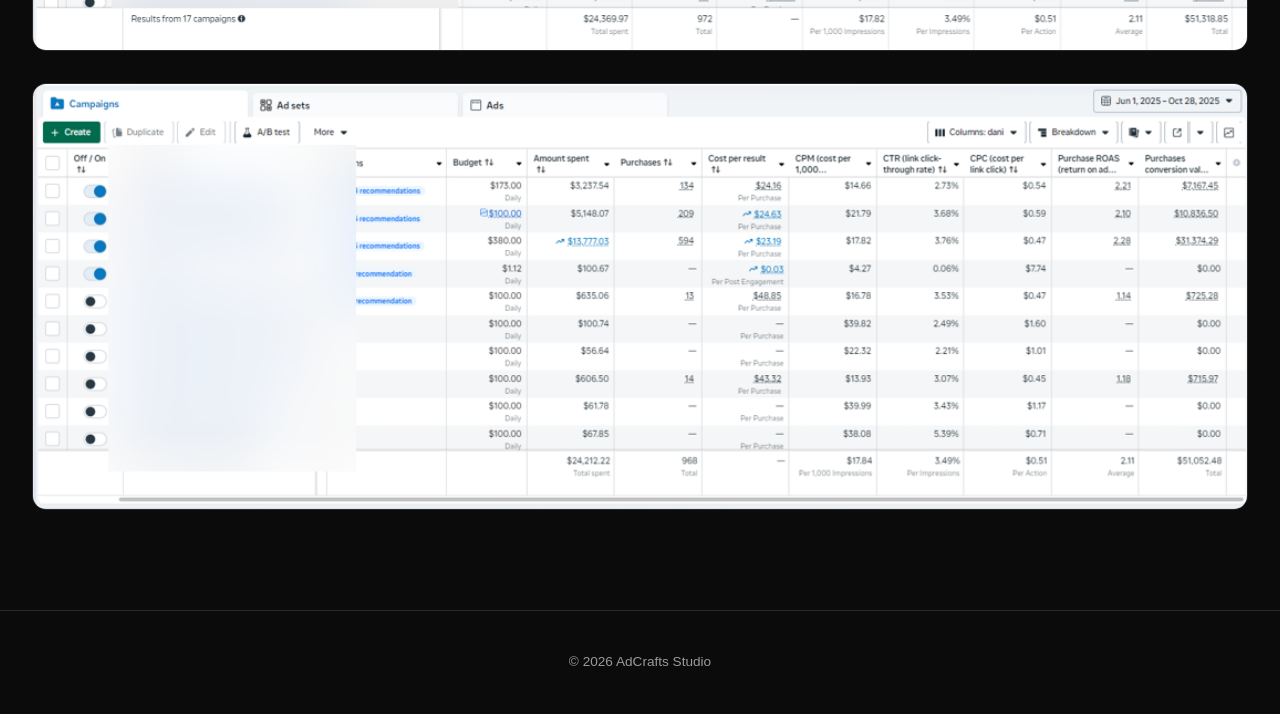
==== commit 7af45c07: "White text on orange navigation bar Co-Authored-By: Claude Opus 5.5 <noreply@anthropic.com>" ====
--- a/index.html
+++ b/index.html
@@ -8,7 +8,7 @@
 <link rel="icon" type="image/png" sizes="32x32" href="assets/favicon-32.png">
 <link rel="icon" type="image/png" sizes="16x16" href="assets/favicon-16.png">
 <link rel="apple-touch-icon" sizes="180x180" href="assets/favicon-180.png">
-<link rel="stylesheet" href="assets/styles.css?v=4">
+<link rel="stylesheet" href="assets/styles.css?v=6">
 </head>
 <body>
 
@@ -65,6 +65,6 @@
   <p>&copy; <span id="year"></span> AdCrafts Studio</p>
 </footer>
 
-<script src="assets/script.js?v=4"></script>
+<script src="assets/script.js?v=6"></script>
 </body>
 </html>
--- a/assets/styles.css
+++ b/assets/styles.css
@@ -14,7 +14,10 @@
 
 * { box-sizing: border-box; }
 
-html { color-scheme: dark; }
+html {
+  color-scheme: dark;
+  scroll-padding-top: 80px; /* keeps #work heading clear of the sticky nav */
+}
 
 body {
   margin: 0;
@@ -37,7 +40,7 @@
   /* Full-width brand-colored bar; content still lines up with --max-width */
   padding: 20px max(32px, calc((100% - var(--max-width)) / 2 + 32px));
   background: var(--accent);
-  color: var(--bg);
+  color: #fff;
   position: sticky;
   top: 0;
   z-index: 50;
@@ -49,18 +52,18 @@
   letter-spacing: -0.01em;
 }
 
-.site-header .wordmark .accent { color: var(--text); }
+.site-header .wordmark .accent { color: var(--bg); }
 
 .site-header nav {
   display: flex;
   align-items: center;
   gap: 24px;
   font-size: 0.95rem;
-  font-weight: 500;
-  color: rgba(11, 11, 12, 0.75);
-}
-
-.site-header nav a:hover { color: var(--bg); }
+  font-weight: 600;
+  color: #fff;
+}
+
+.site-header nav a:hover { opacity: 0.8; }
 
 .nav-cta {
   color: var(--text) !important;
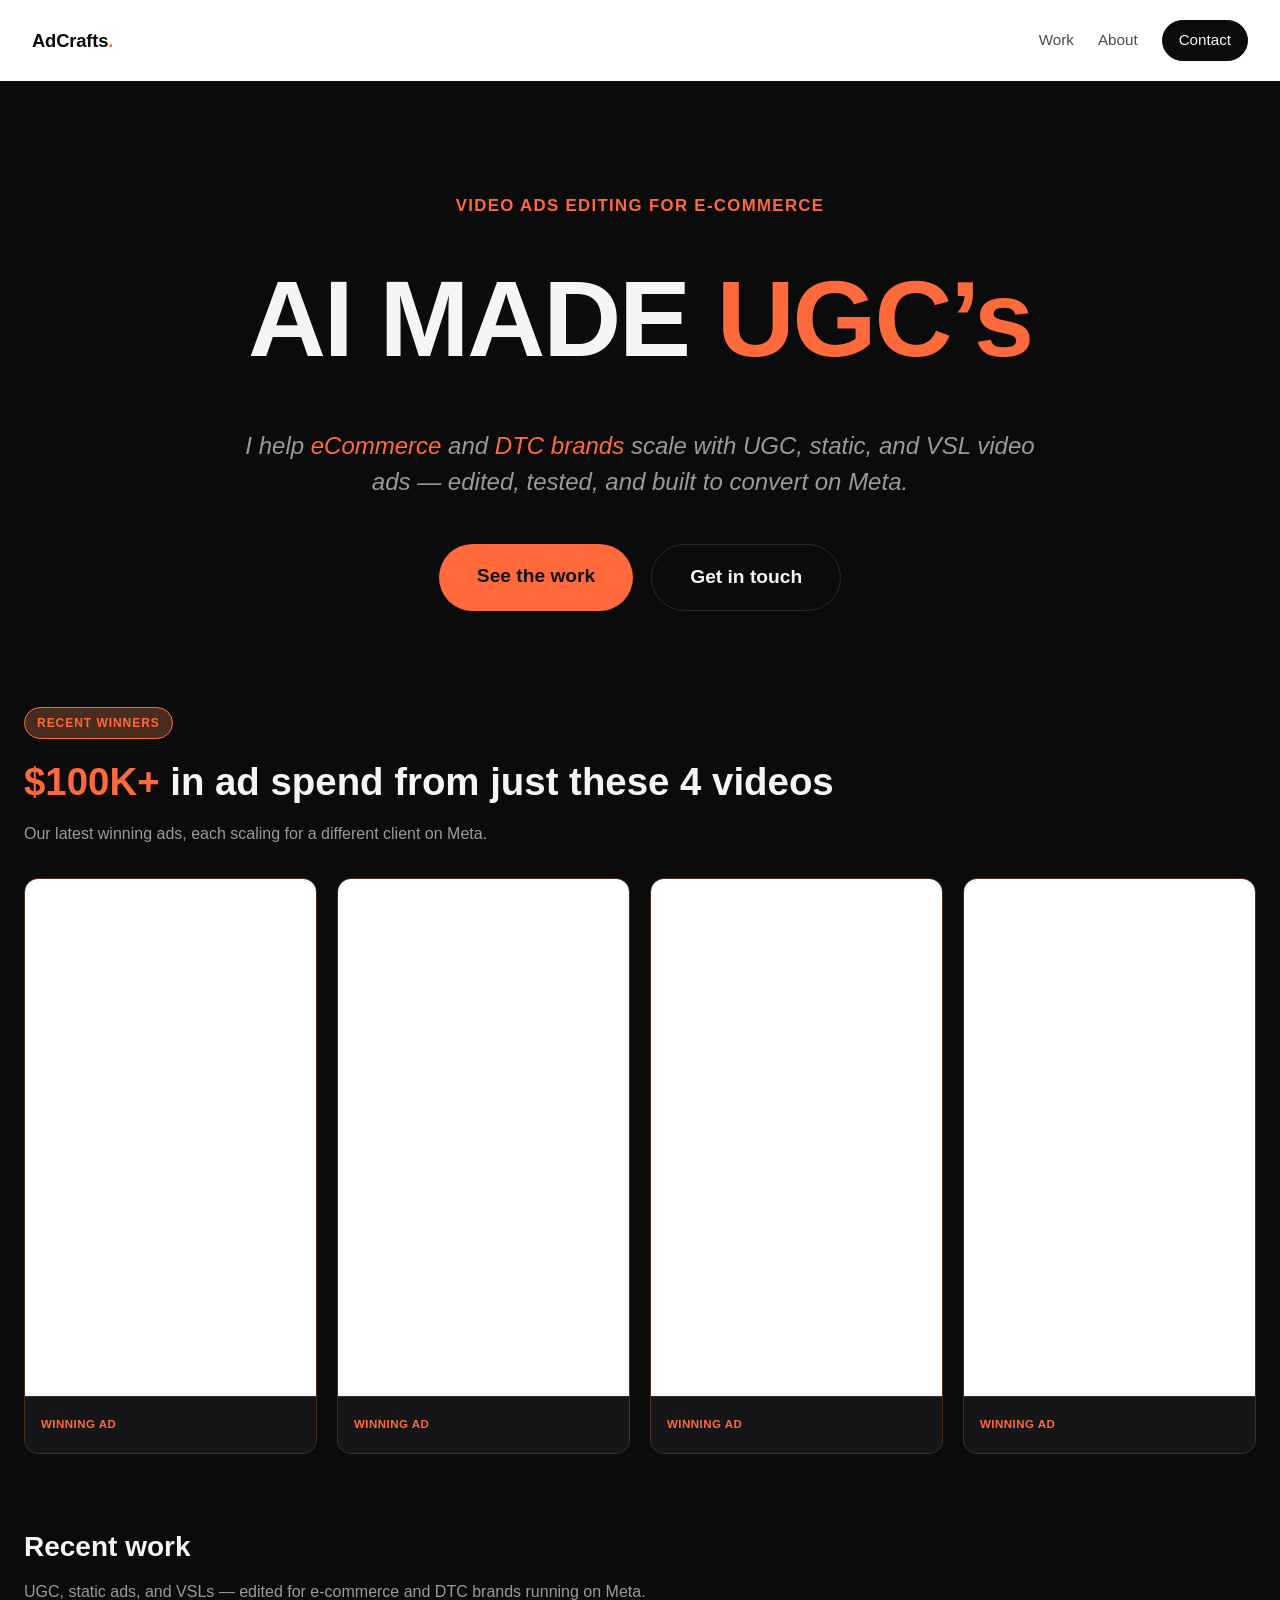
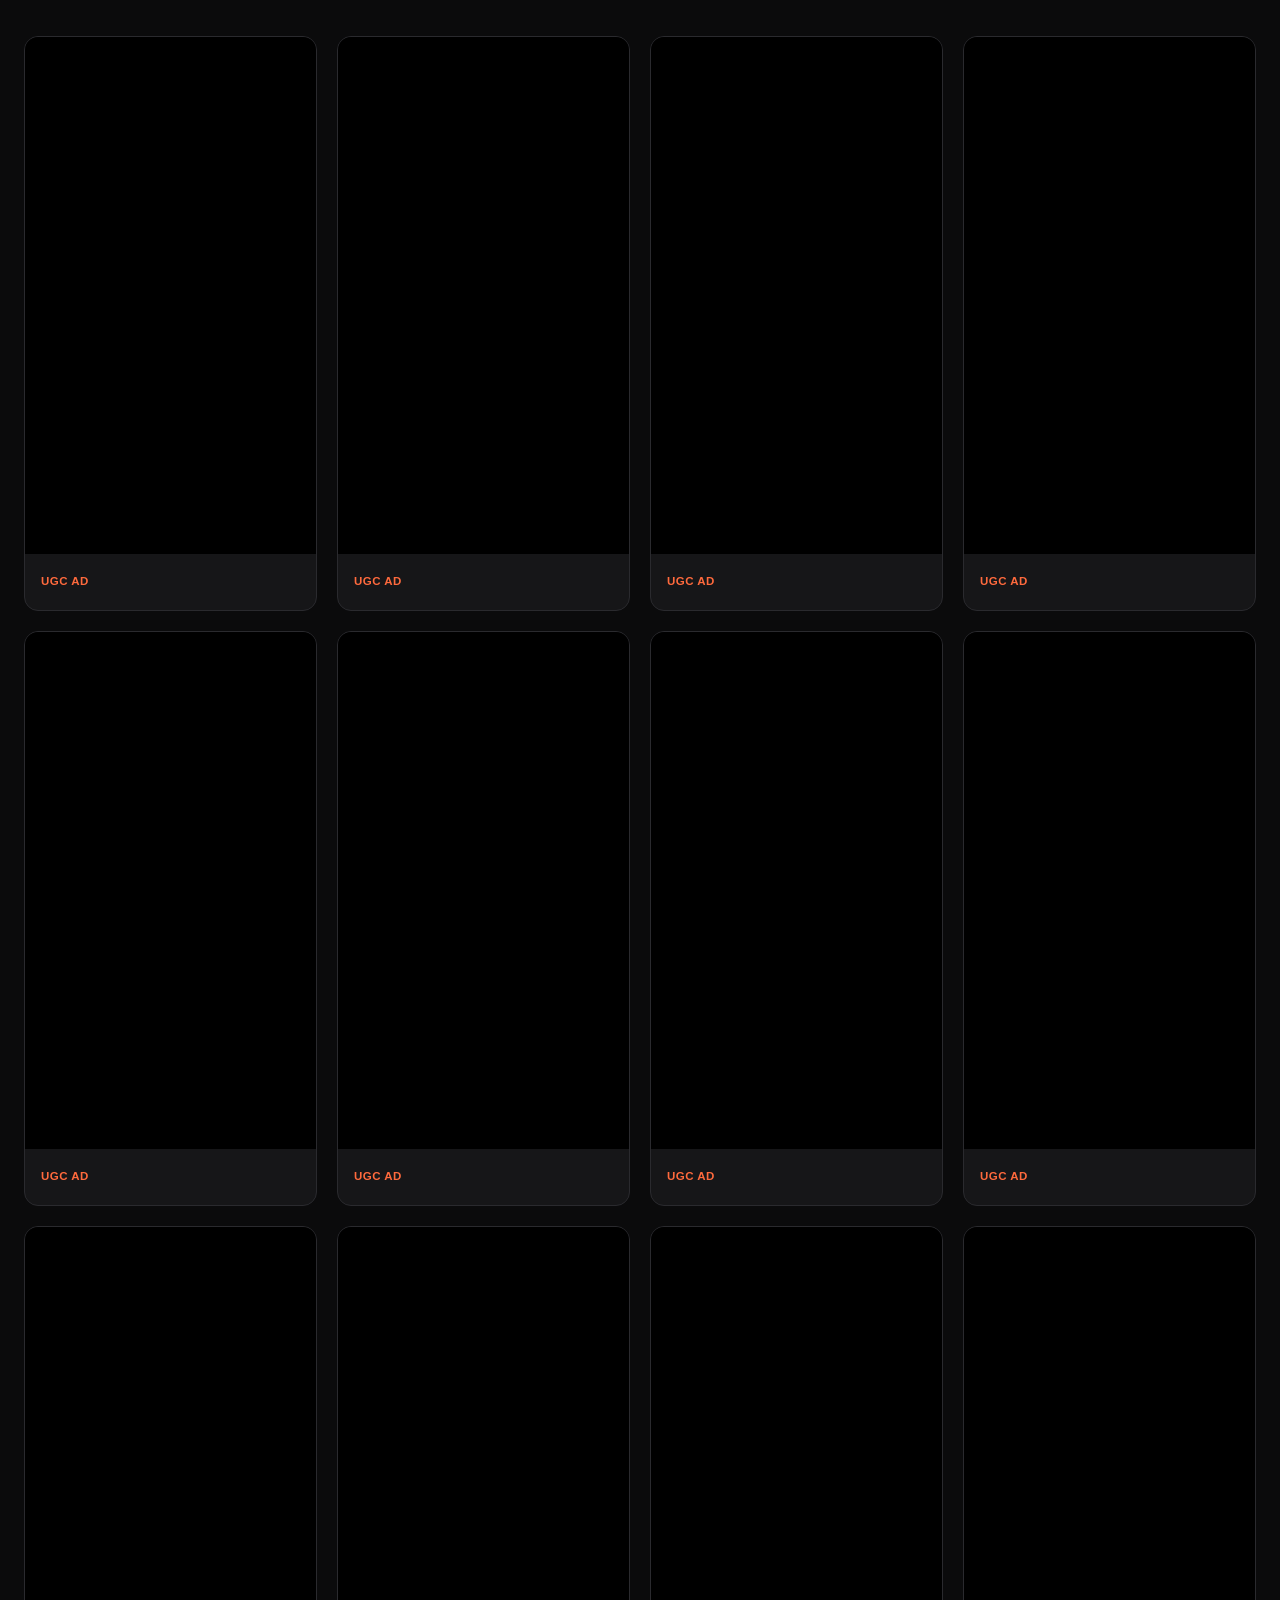
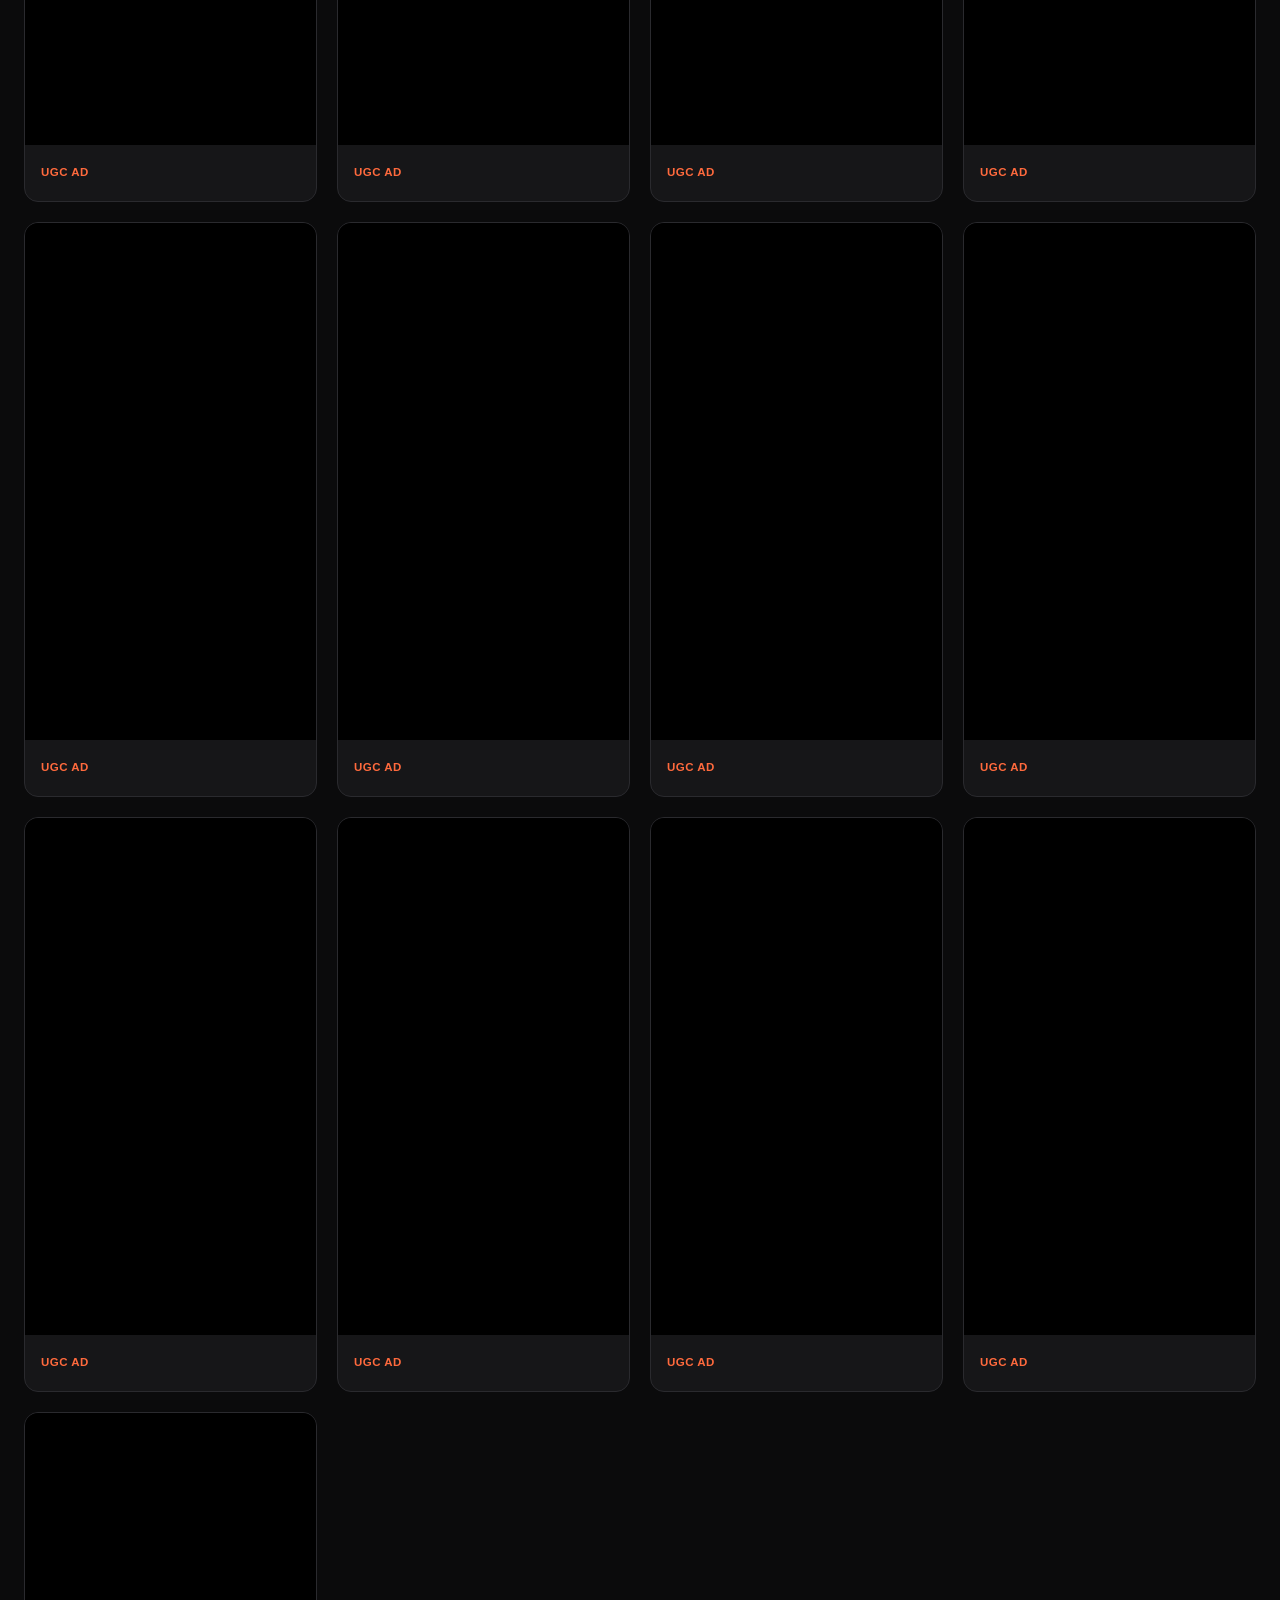
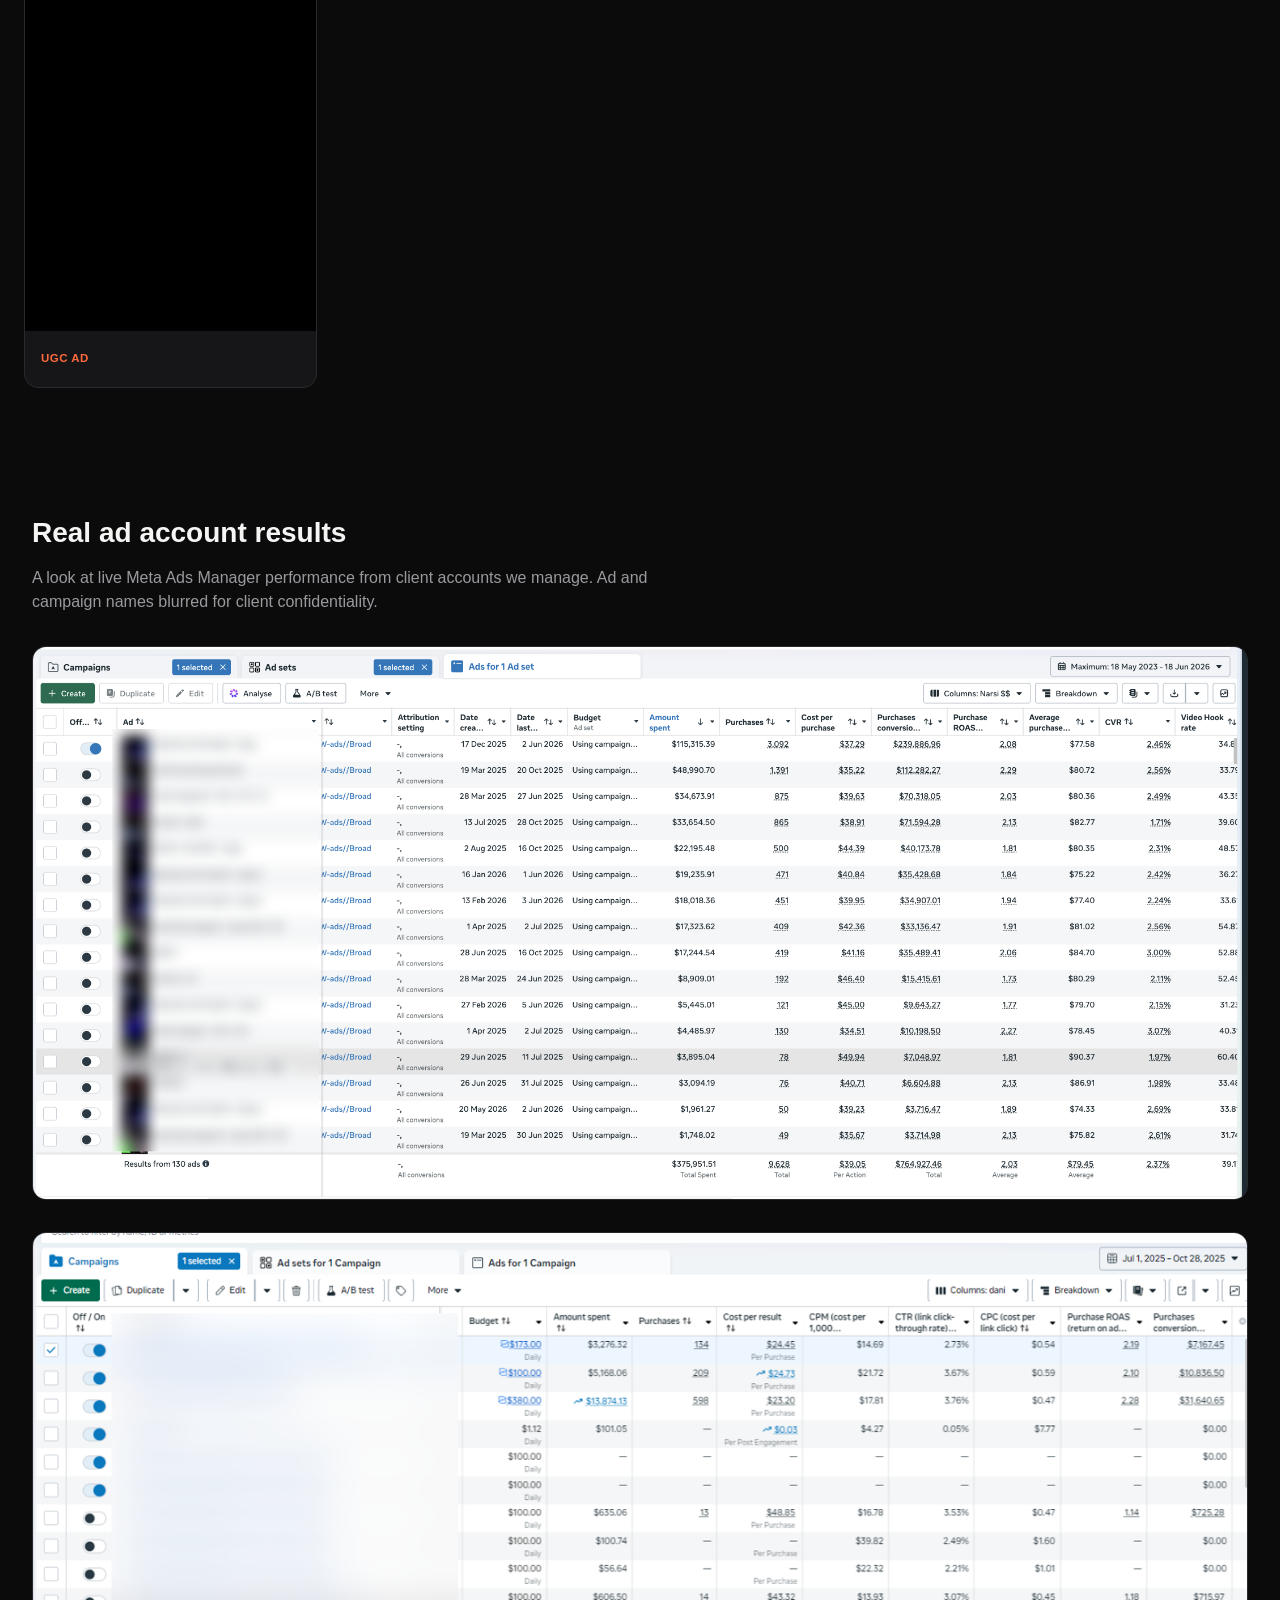
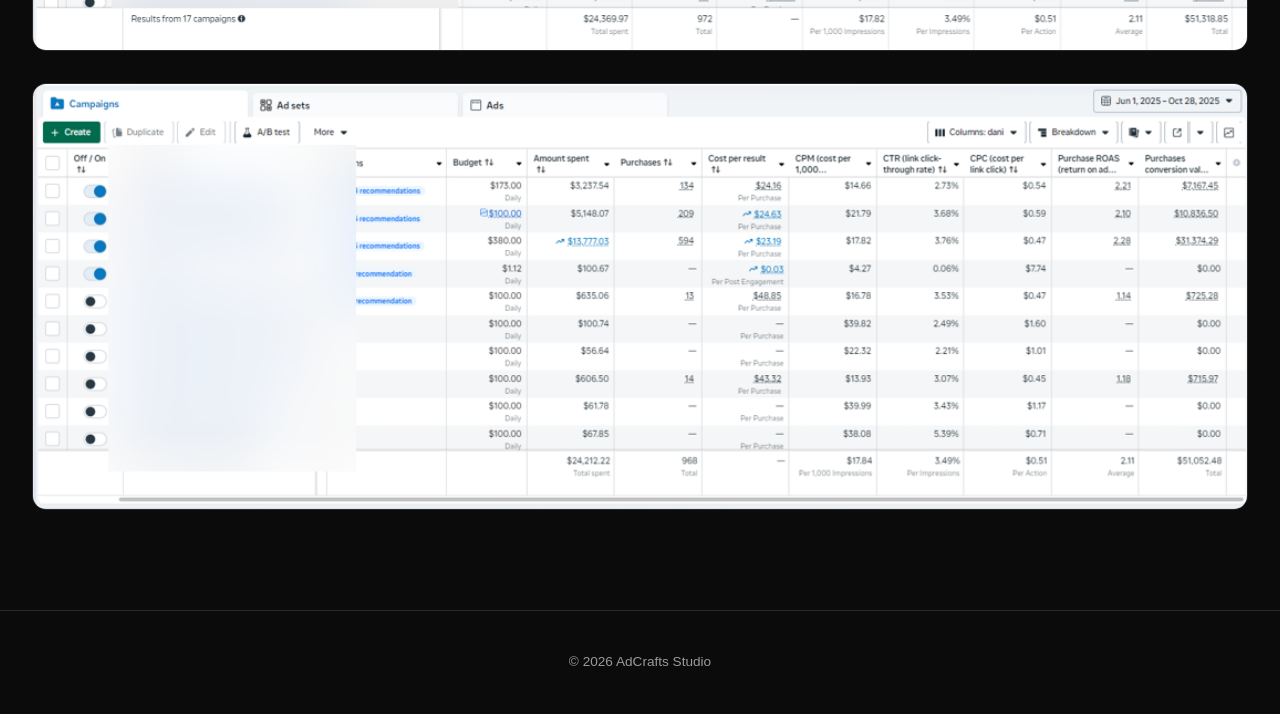
==== commit f9543e2c: "White navigation bar Co-Authored-By: Claude Opus 5.5 <noreply@anthropic.com>" ====
--- a/index.html
+++ b/index.html
@@ -8,7 +8,7 @@
 <link rel="icon" type="image/png" sizes="32x32" href="assets/favicon-32.png">
 <link rel="icon" type="image/png" sizes="16x16" href="assets/favicon-16.png">
 <link rel="apple-touch-icon" sizes="180x180" href="assets/favicon-180.png">
-<link rel="stylesheet" href="assets/styles.css?v=6">
+<link rel="stylesheet" href="assets/styles.css?v=7">
 </head>
 <body>
 
@@ -65,6 +65,6 @@
   <p>&copy; <span id="year"></span> AdCrafts Studio</p>
 </footer>
 
-<script src="assets/script.js?v=6"></script>
+<script src="assets/script.js?v=7"></script>
 </body>
 </html>
--- a/assets/styles.css
+++ b/assets/styles.css
@@ -37,10 +37,10 @@
   display: flex;
   align-items: center;
   justify-content: space-between;
-  /* Full-width brand-colored bar; content still lines up with --max-width */
+  /* Full-width white bar; content still lines up with --max-width */
   padding: 20px max(32px, calc((100% - var(--max-width)) / 2 + 32px));
-  background: var(--accent);
-  color: #fff;
+  background: #fff;
+  color: var(--bg);
   position: sticky;
   top: 0;
   z-index: 50;
@@ -51,19 +51,17 @@
   font-weight: 700;
   letter-spacing: -0.01em;
 }
-
-.site-header .wordmark .accent { color: var(--bg); }
 
 .site-header nav {
   display: flex;
   align-items: center;
   gap: 24px;
   font-size: 0.95rem;
-  font-weight: 600;
-  color: #fff;
-}
-
-.site-header nav a:hover { opacity: 0.8; }
+  font-weight: 500;
+  color: #4a4a4f;
+}
+
+.site-header nav a:hover { color: var(--accent); }
 
 .nav-cta {
   color: var(--text) !important;
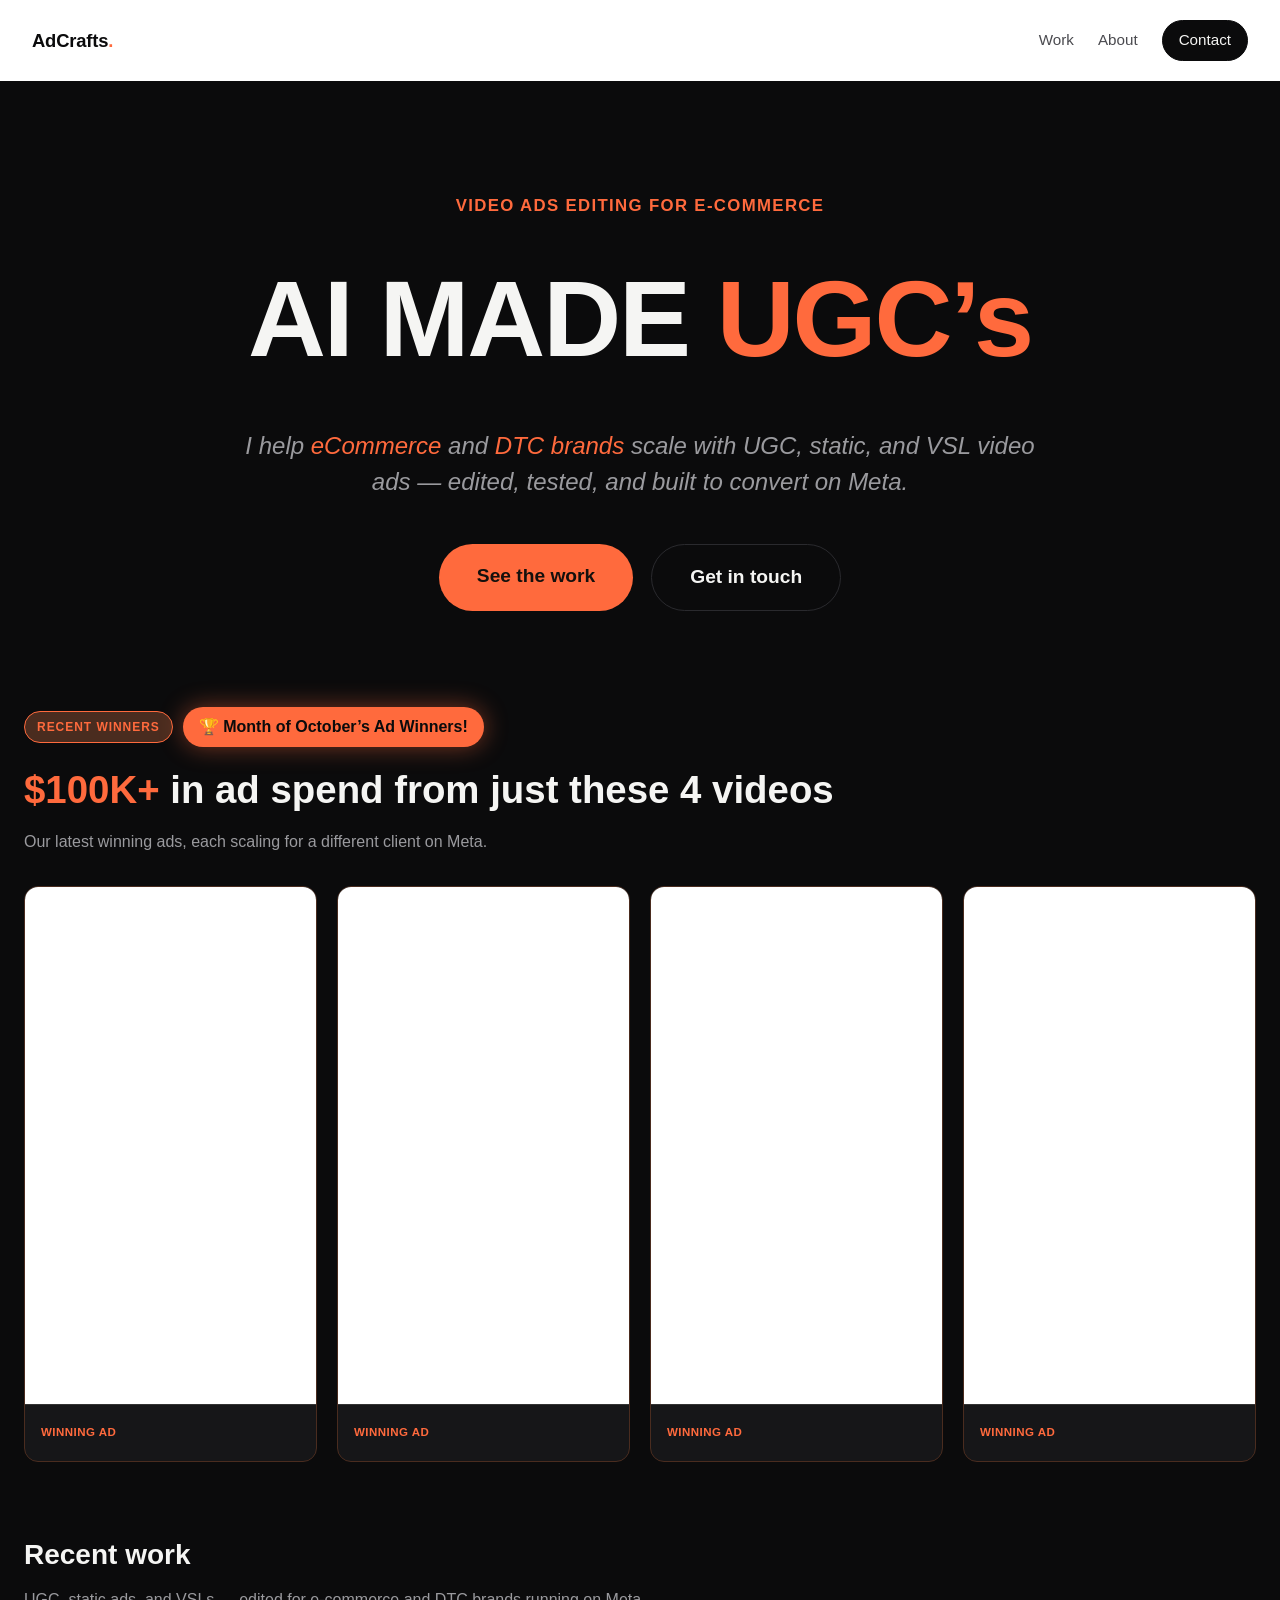
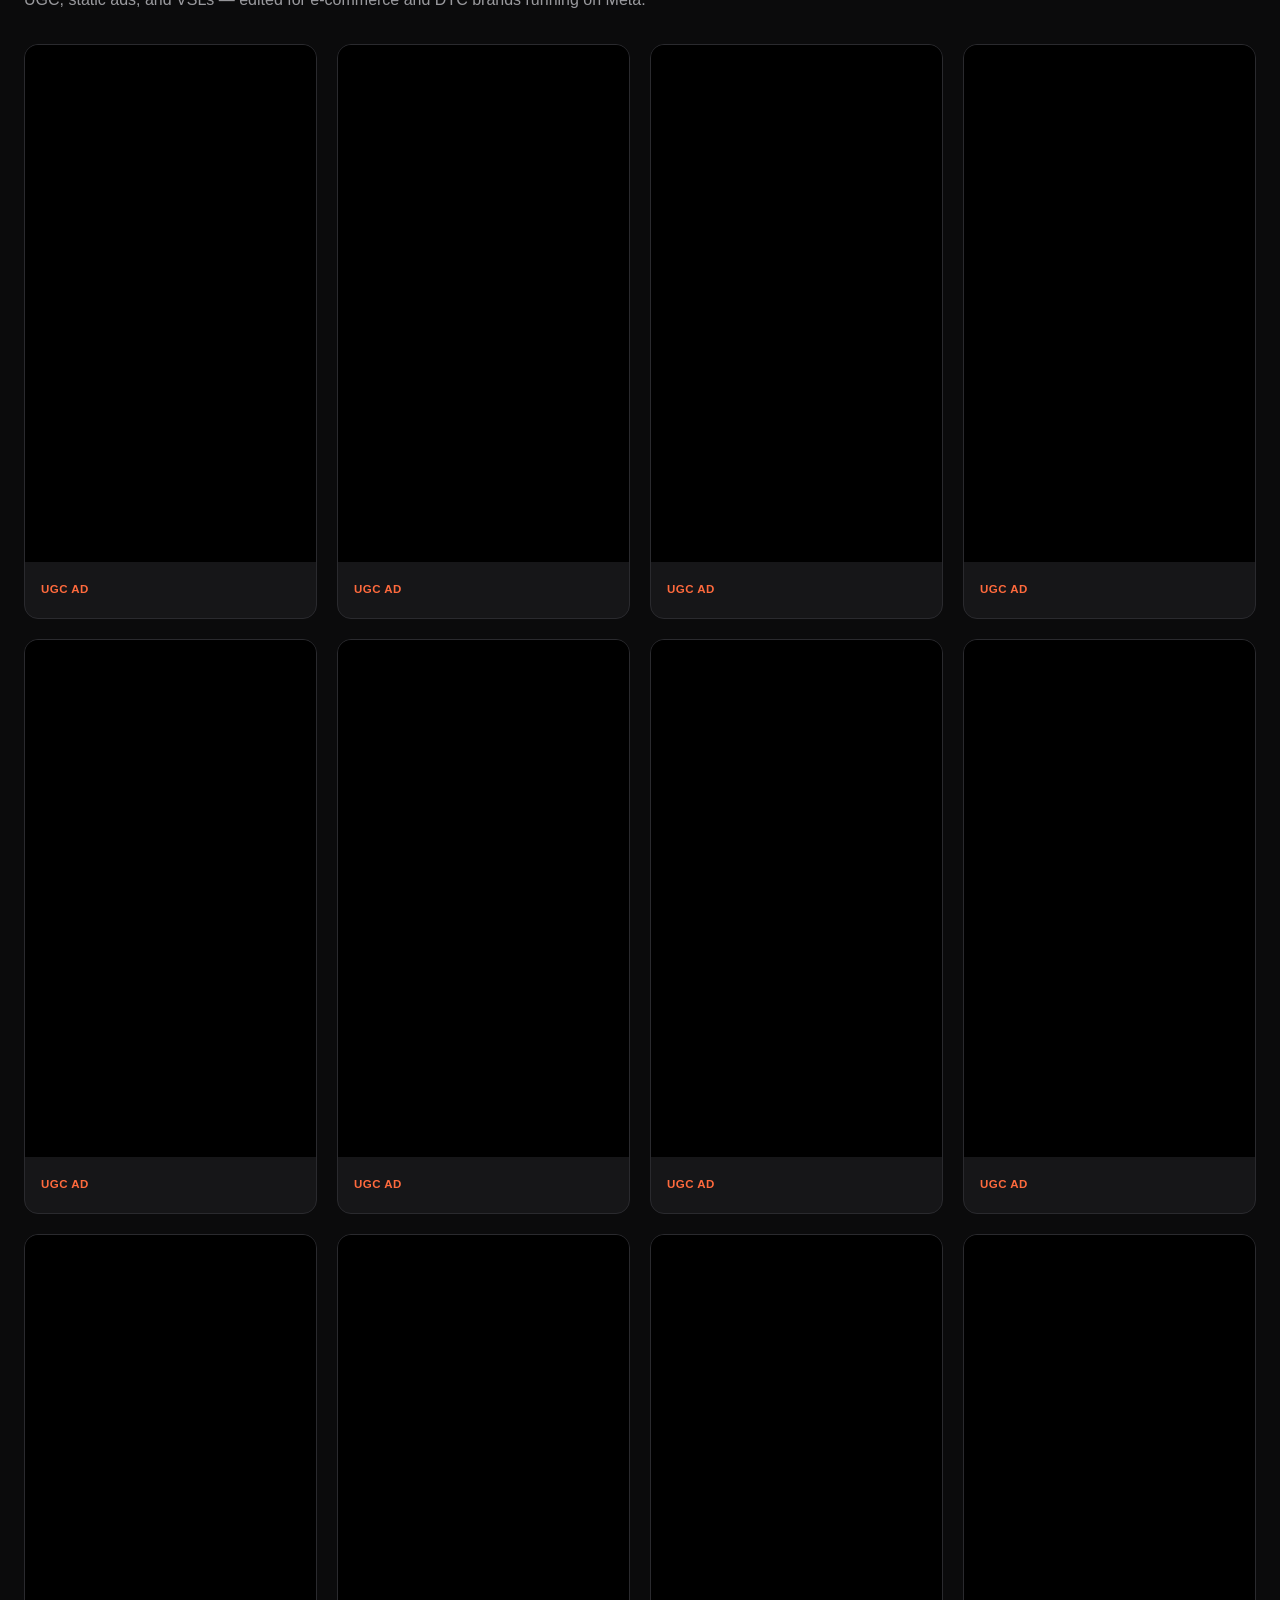
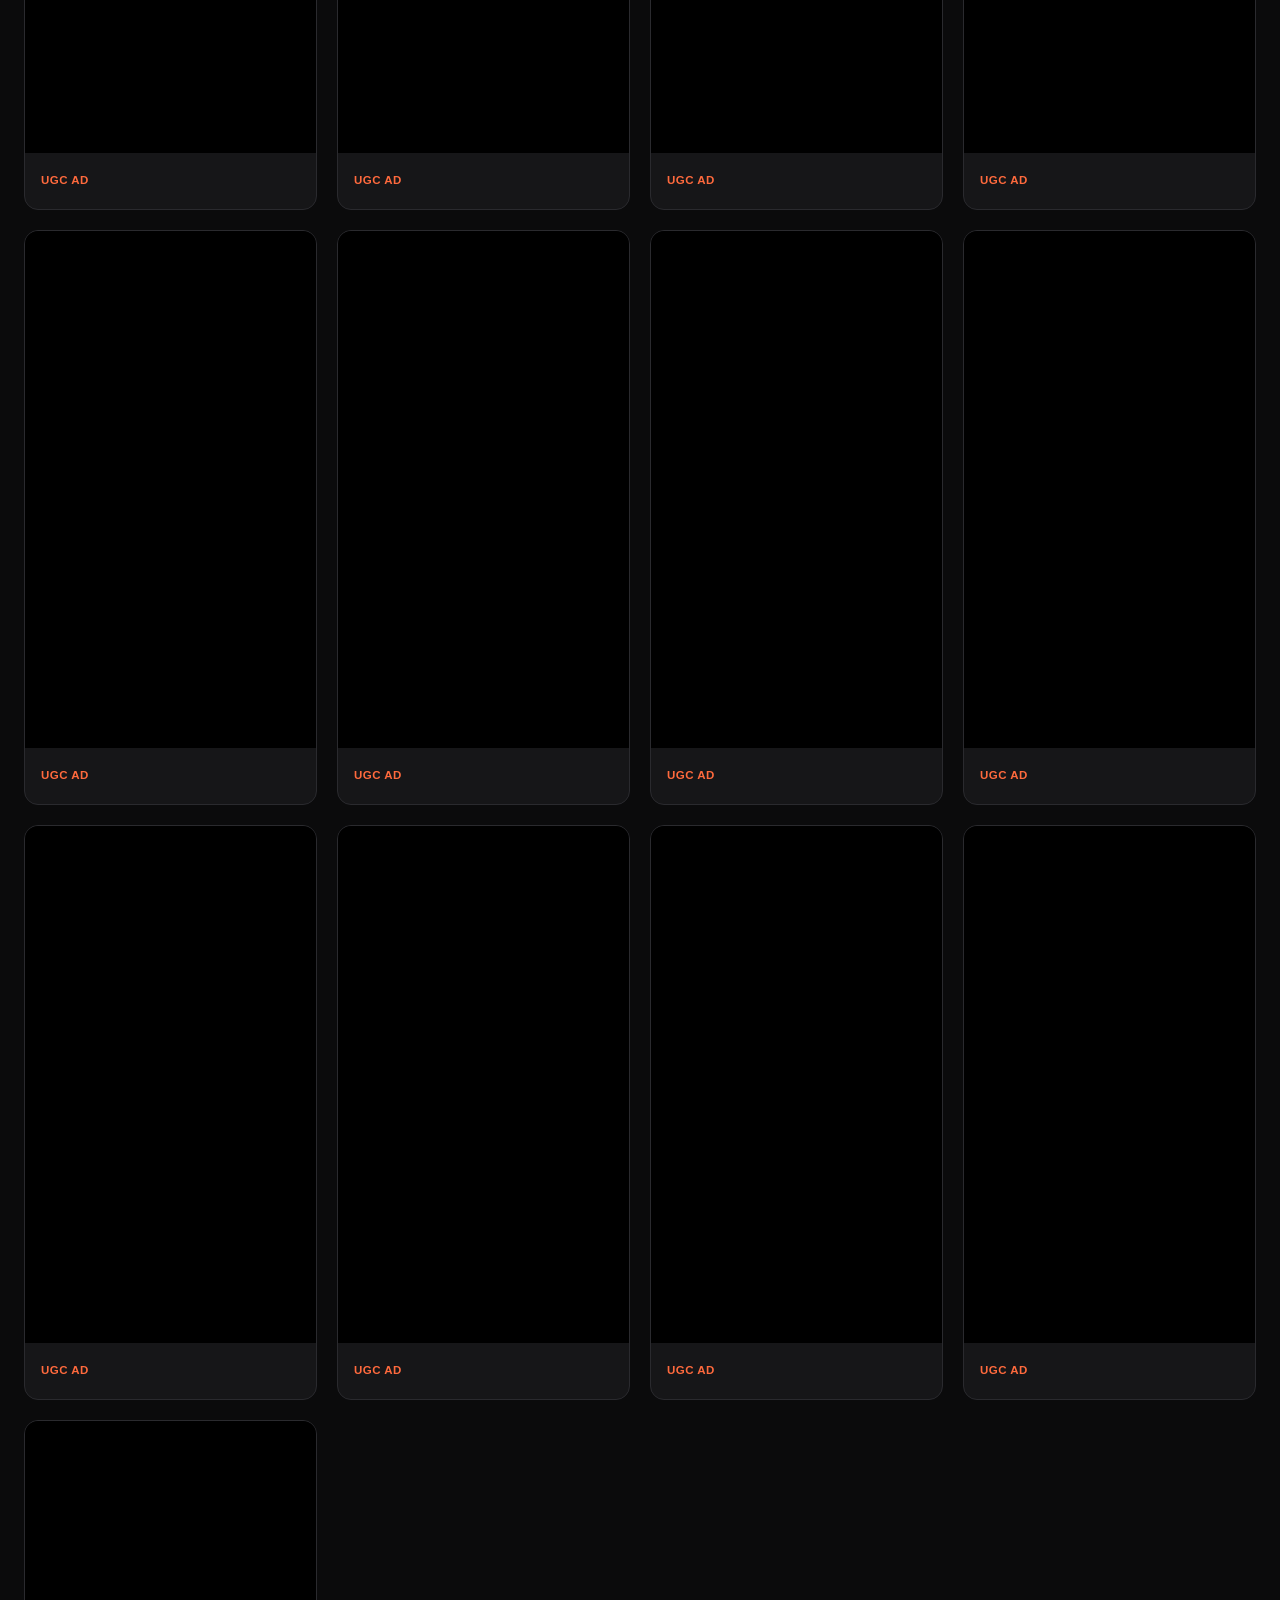
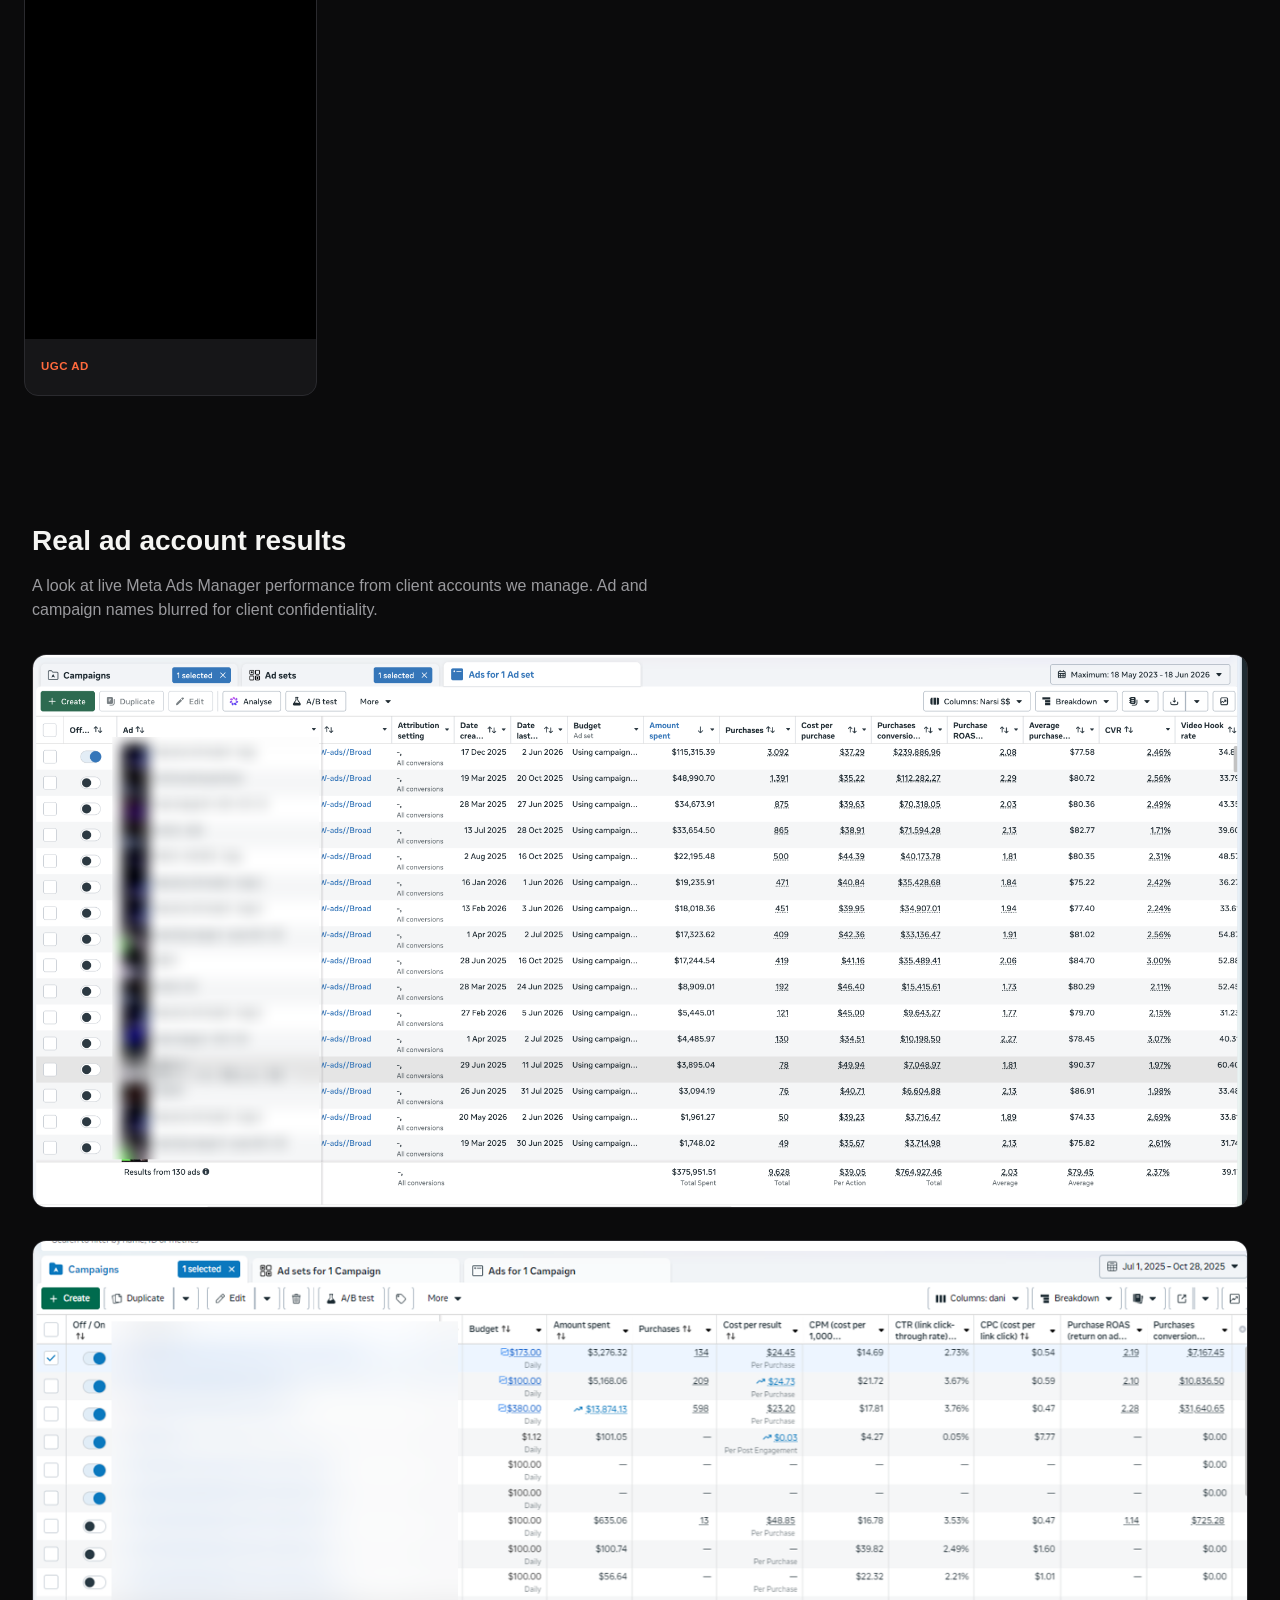
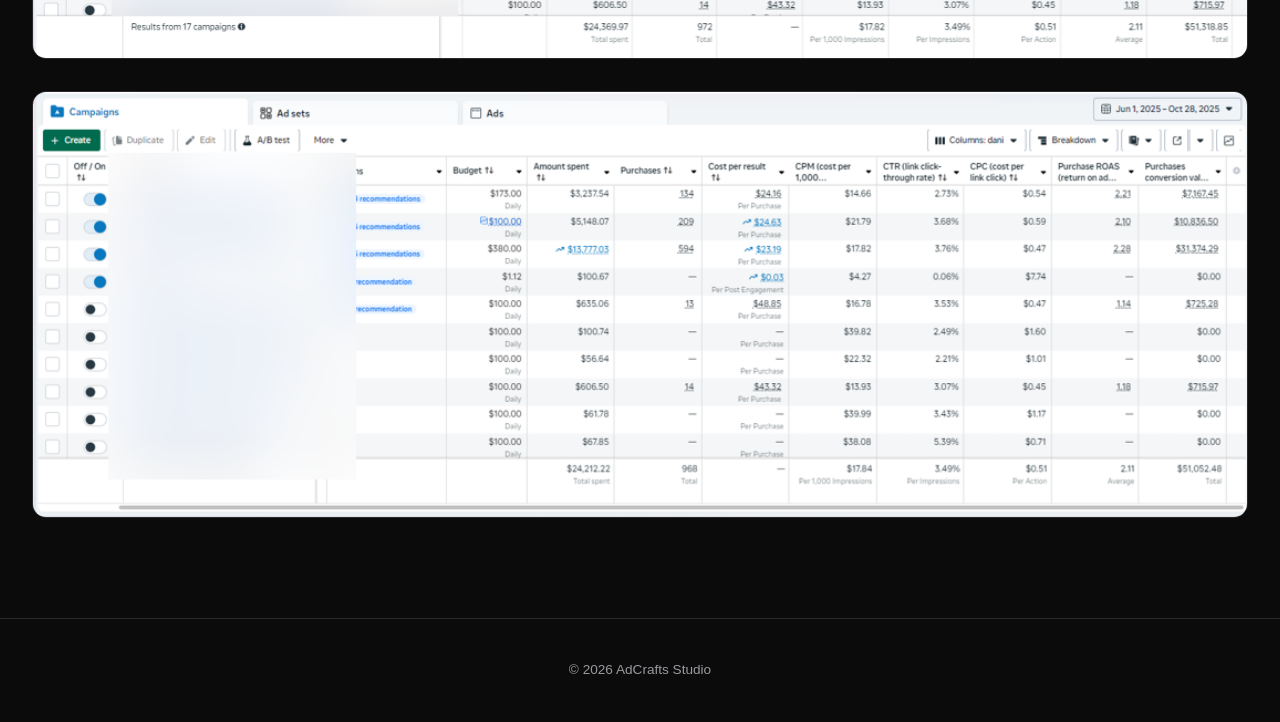
==== commit 3e0a9a52: "Add October winners label to Recent Winners Co-Authored-By: Claude Opus 5.5 <noreply@anthropic.com>" ====
--- a/index.html
+++ b/index.html
@@ -8,7 +8,7 @@
 <link rel="icon" type="image/png" sizes="32x32" href="assets/favicon-32.png">
 <link rel="icon" type="image/png" sizes="16x16" href="assets/favicon-16.png">
 <link rel="apple-touch-icon" sizes="180x180" href="assets/favicon-180.png">
-<link rel="stylesheet" href="assets/styles.css?v=7">
+<link rel="stylesheet" href="assets/styles.css?v=8">
 </head>
 <body>
 
@@ -34,7 +34,10 @@
 
   <section class="work" id="work">
     <div class="winners">
-      <p class="winners-eyebrow">Recent winners</p>
+      <div class="winners-labels">
+        <p class="winners-eyebrow">Recent winners</p>
+        <p class="winners-month">&#127942; Month of October&rsquo;s Ad Winners!</p>
+      </div>
       <h2><span class="accent">$100K+</span> in ad spend from just these 4 videos</h2>
       <p class="work-sub">Our latest winning ads, each scaling for a different client on Meta.</p>
       <div class="work-grid winners-grid" id="winners-grid">
@@ -65,6 +68,6 @@
   <p>&copy; <span id="year"></span> AdCrafts Studio</p>
 </footer>
 
-<script src="assets/script.js?v=7"></script>
+<script src="assets/script.js?v=8"></script>
 </body>
 </html>
--- a/assets/styles.css
+++ b/assets/styles.css
@@ -202,9 +202,29 @@
   margin-bottom: 72px;
 }
 
+.winners-labels {
+  display: flex;
+  flex-wrap: wrap;
+  align-items: center;
+  gap: 10px;
+  margin: 0 0 14px;
+}
+
+/* Highlighted monthly label, e.g. "Month of October's Ad Winners!" */
+.winners-month {
+  margin: 0;
+  padding: 8px 16px;
+  border-radius: 999px;
+  background: var(--accent);
+  color: var(--bg);
+  font-size: 1rem;
+  font-weight: 800;
+  box-shadow: 0 0 24px rgba(255, 106, 61, 0.45);
+}
+
 .winners-eyebrow {
   display: inline-block;
-  margin: 0 0 14px;
+  margin: 0;
   padding: 6px 12px;
   border: 1px solid var(--accent);
   border-radius: 999px;
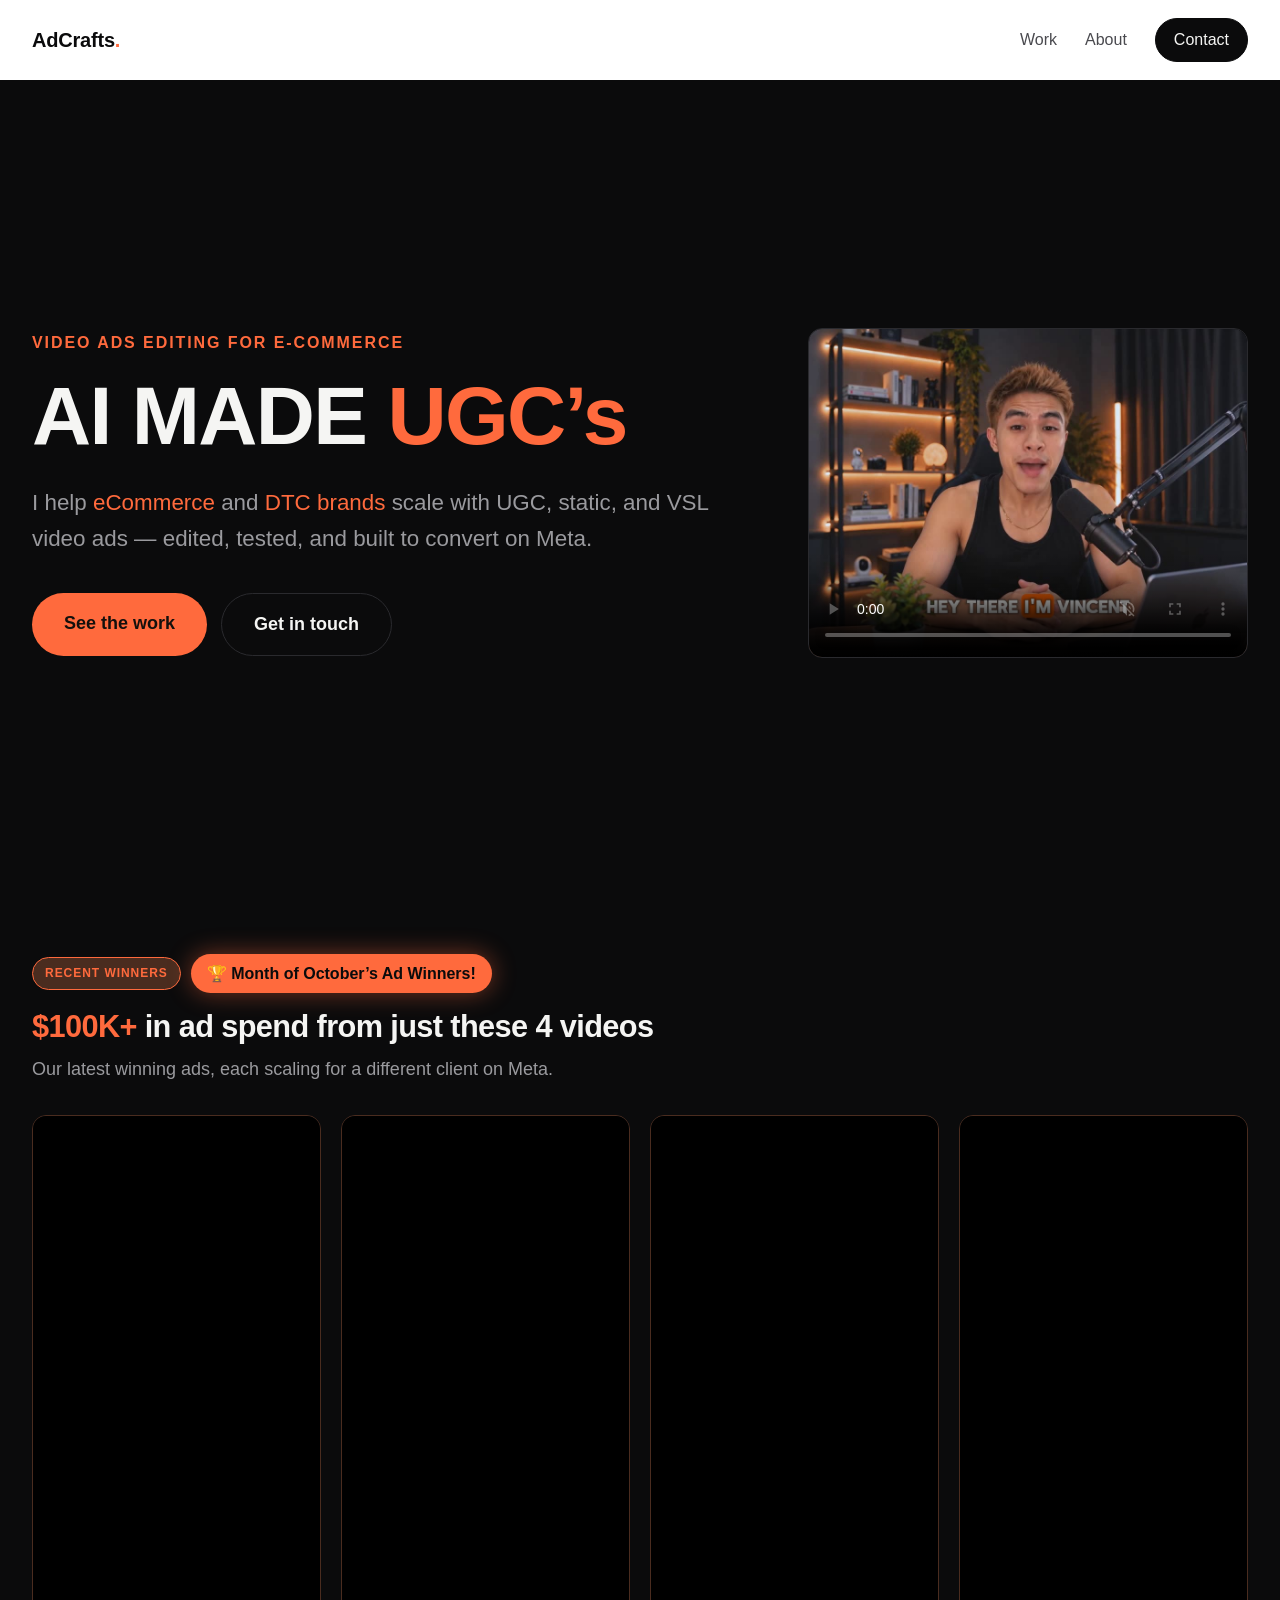
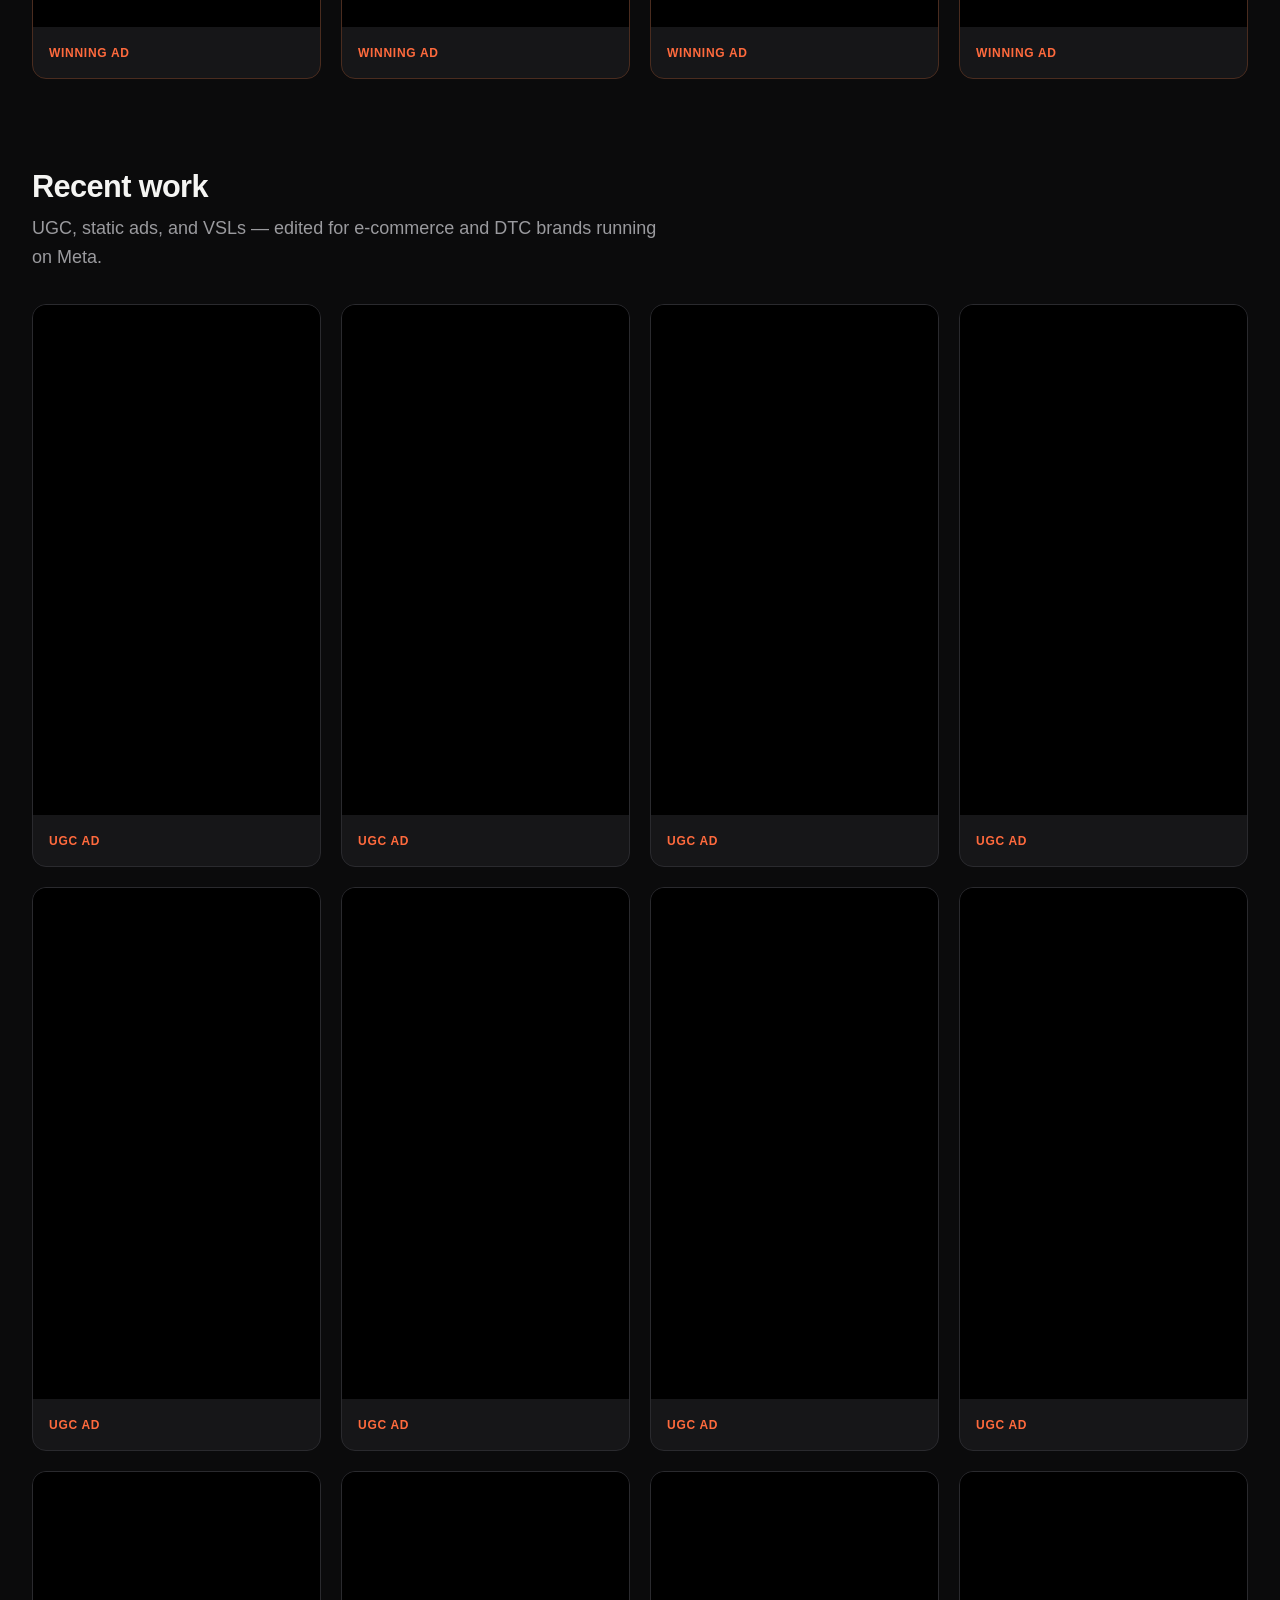
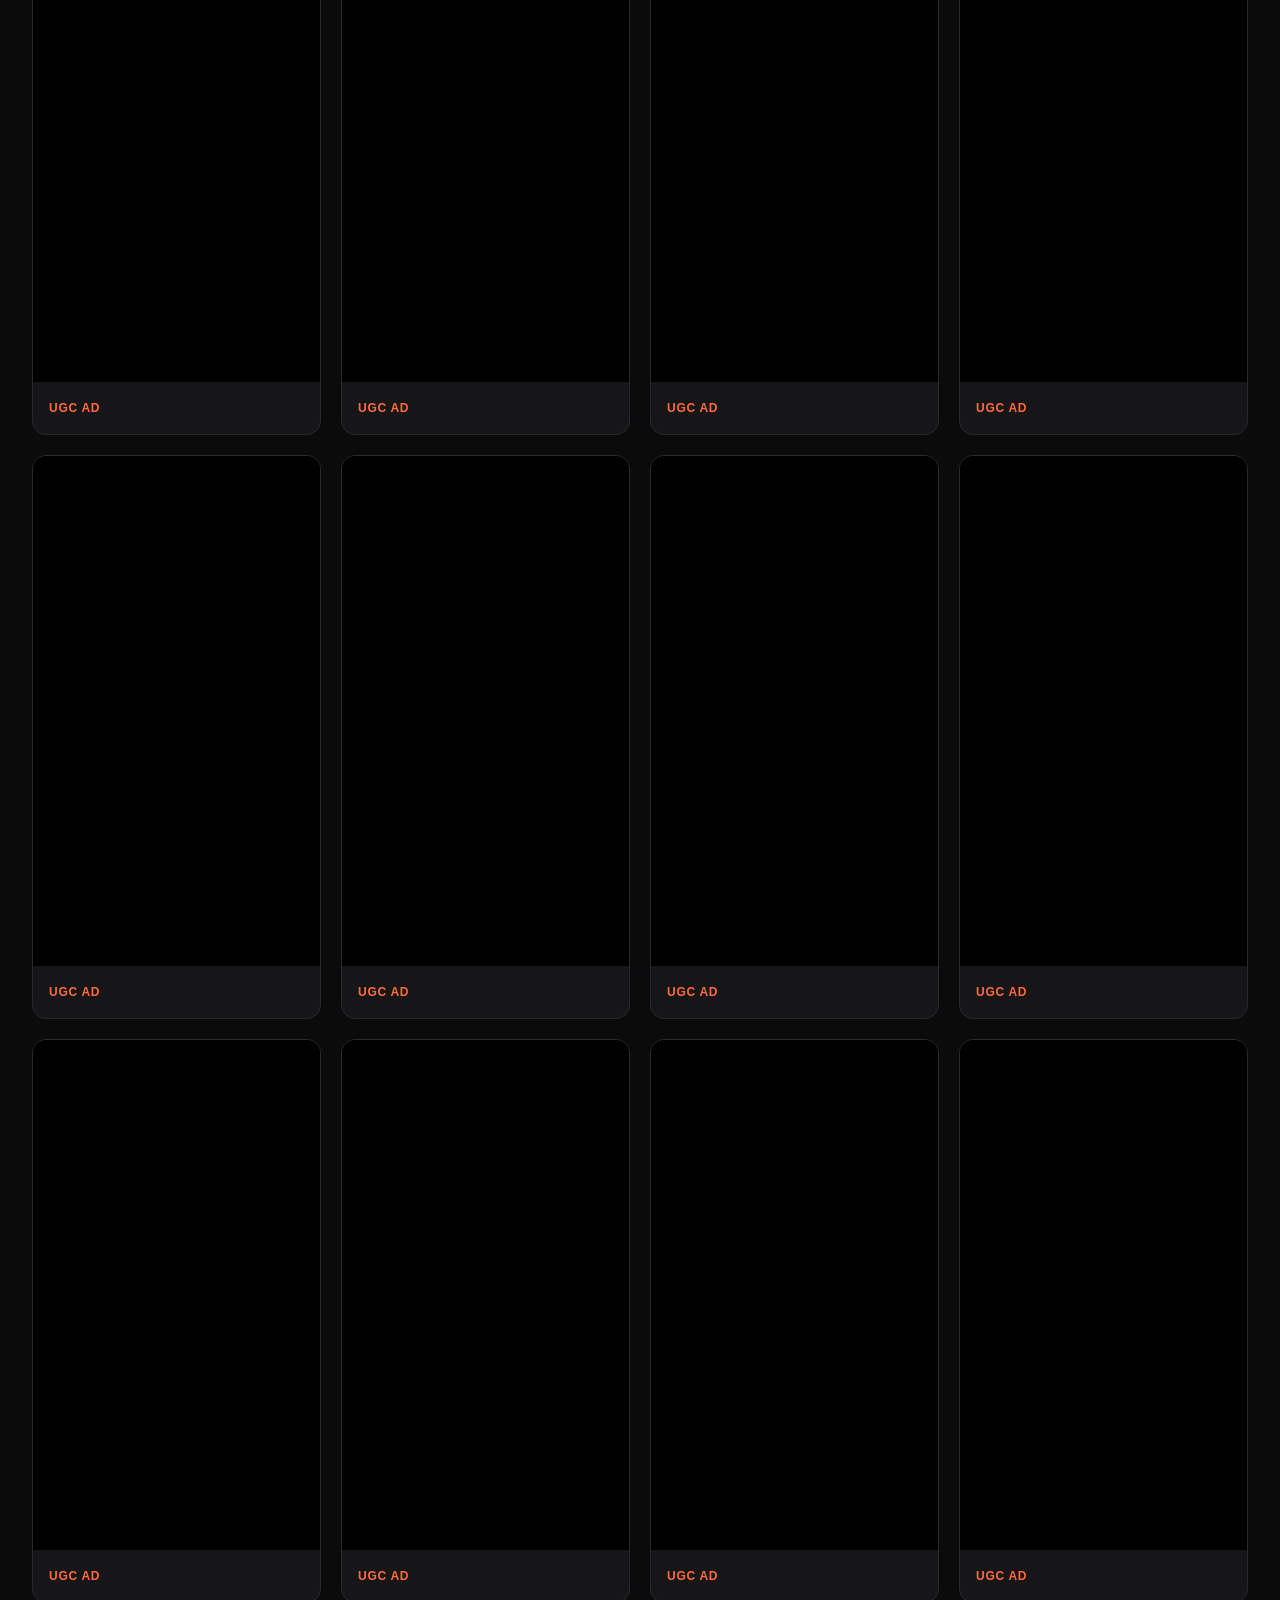
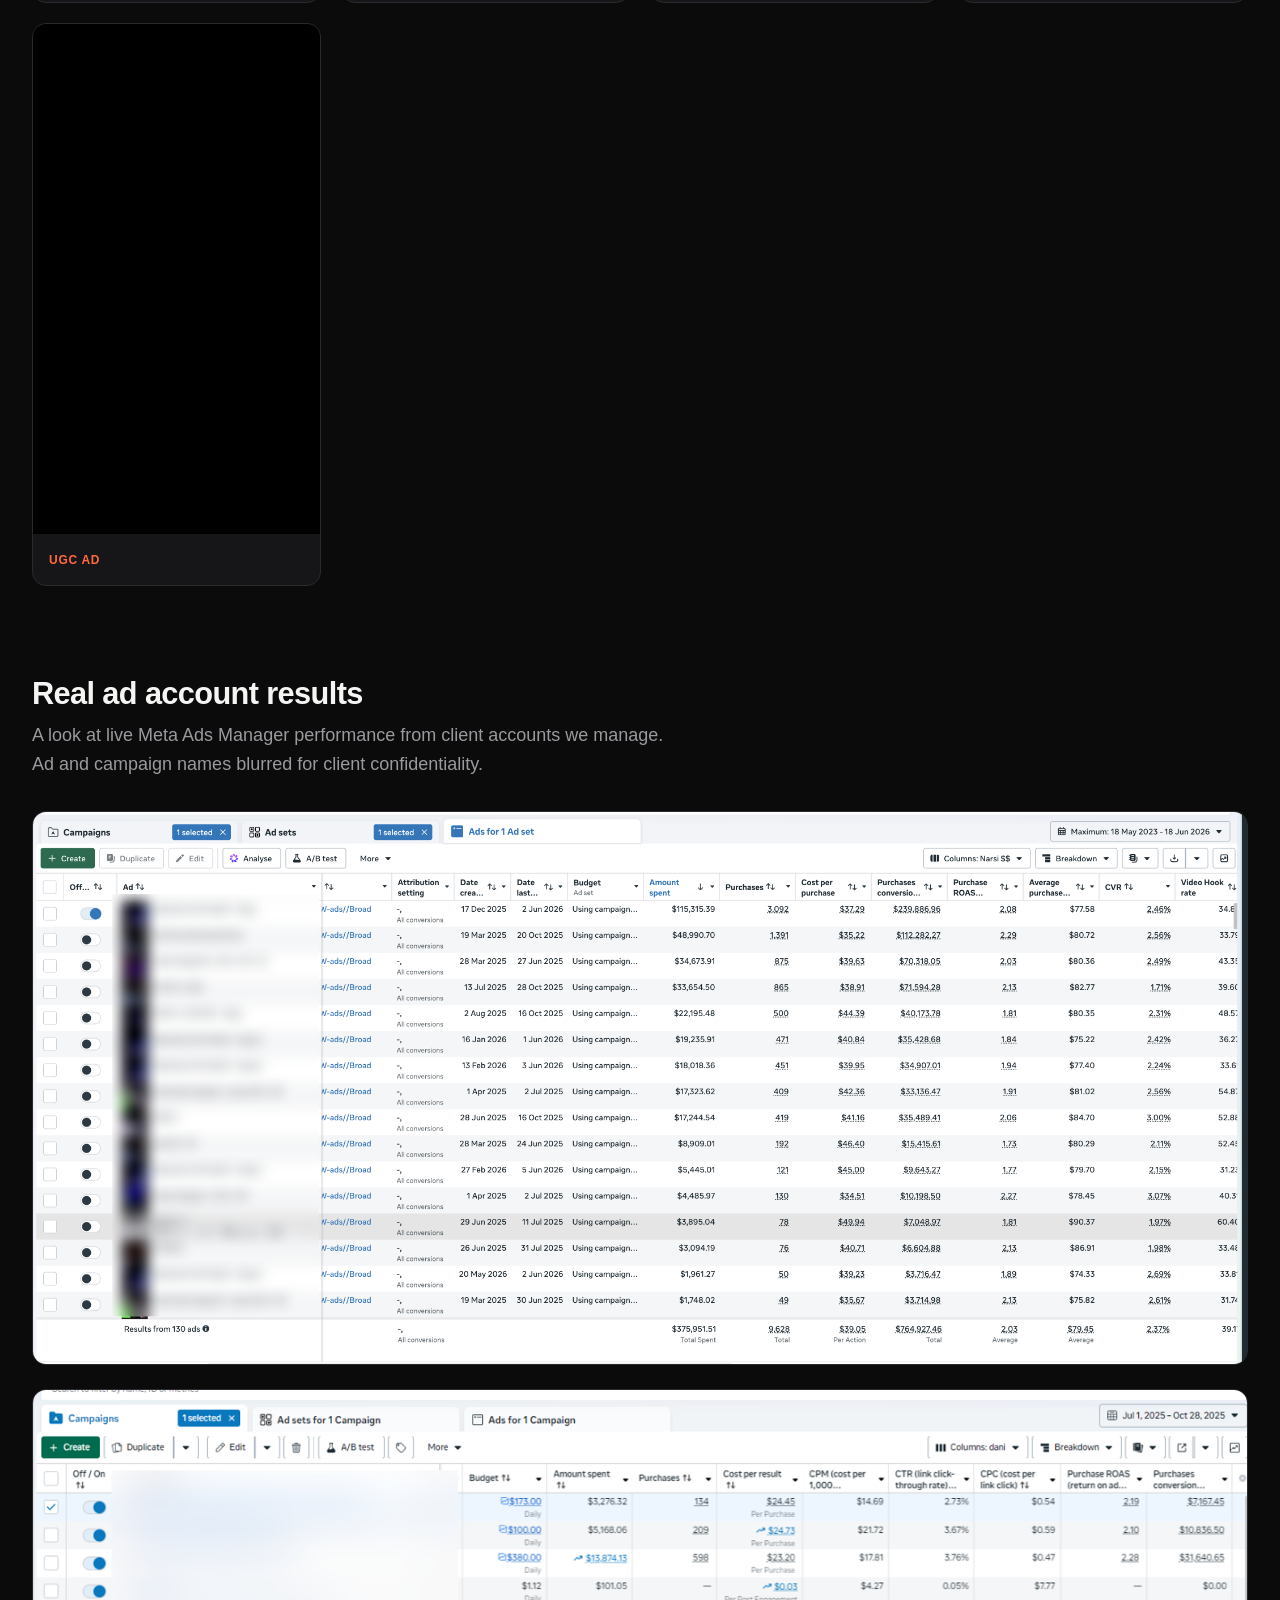
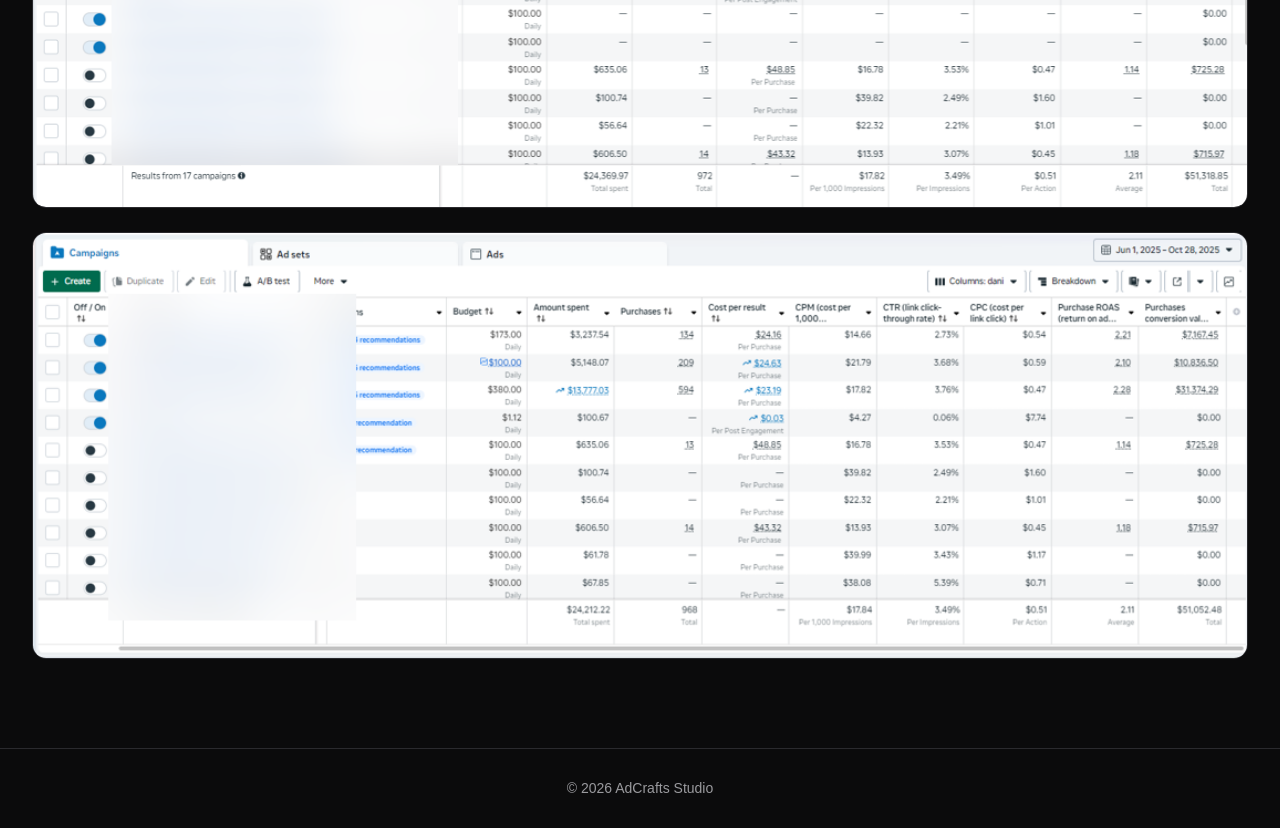
==== commit c24a20b9: "Add autoplaying intro video hero, clean up type scale and spacing - Two-column full-screen hero with" ====
--- a/index.html
+++ b/index.html
@@ -8,7 +8,7 @@
 <link rel="icon" type="image/png" sizes="32x32" href="assets/favicon-32.png">
 <link rel="icon" type="image/png" sizes="16x16" href="assets/favicon-16.png">
 <link rel="apple-touch-icon" sizes="180x180" href="assets/favicon-180.png">
-<link rel="stylesheet" href="assets/styles.css?v=8">
+<link rel="stylesheet" href="assets/styles.css?v=13">
 </head>
 <body>
 
@@ -23,38 +23,61 @@
 
 <main>
   <section class="hero" id="top">
-    <p class="eyebrow">Video Ads Editing for E-Commerce</p>
-    <h1>AI MADE <span class="accent">UGC&rsquo;s</span></h1>
-    <p class="hero-tagline">I help <span class="accent">eCommerce</span> and <span class="accent">DTC brands</span> scale with UGC, static, and VSL video ads — edited, tested, and built to convert on Meta.</p>
-    <div class="hero-actions">
-      <a href="#work" class="btn btn-primary">See the work</a>
-      <a href="contact.html" class="btn btn-ghost">Get in touch</a>
+    <div class="hero-text">
+      <p class="eyebrow">Video Ads Editing for E-Commerce</p>
+      <h1>AI MADE <span class="accent">UGC&rsquo;s</span></h1>
+      <p class="hero-tagline">I help <span class="accent">eCommerce</span> and <span class="accent">DTC brands</span> scale with UGC, static, and VSL video ads — edited, tested, and built to convert on Meta.</p>
+      <div class="hero-actions">
+        <a href="#work" class="btn btn-primary">See the work</a>
+        <a href="contact.html" class="btn btn-ghost">Get in touch</a>
+      </div>
+    </div>
+    <div class="hero-video">
+      <!-- Self-hosted (Drive's player can't autoplay). Browsers only allow muted autoplay;
+           viewers can unmute or pause with the controls. -->
+      <video
+        src="assets/video/intro.mp4"
+        poster="assets/video/intro-poster.jpg"
+        autoplay
+        muted
+        loop
+        playsinline
+        controls
+        preload="auto"
+        aria-label="AdCrafts Studio introduction video"
+      ></video>
     </div>
   </section>
 
-  <section class="work" id="work">
-    <div class="winners">
+  <section class="section" id="work">
+    <div class="section-head">
       <div class="winners-labels">
         <p class="winners-eyebrow">Recent winners</p>
         <p class="winners-month">&#127942; Month of October&rsquo;s Ad Winners!</p>
       </div>
       <h2><span class="accent">$100K+</span> in ad spend from just these 4 videos</h2>
-      <p class="work-sub">Our latest winning ads, each scaling for a different client on Meta.</p>
-      <div class="work-grid winners-grid" id="winners-grid">
-        <!-- Cards are rendered by script.js from data/winners.json -->
-      </div>
+      <p class="section-sub">Our latest winning ads, each scaling for a different client on Meta.</p>
     </div>
+    <div class="work-grid winners-grid" id="winners-grid">
+      <!-- Cards are rendered by script.js from data/winners.json -->
+    </div>
+  </section>
 
-    <h2>Recent work</h2>
-    <p class="work-sub">UGC, static ads, and VSLs — edited for e-commerce and DTC brands running on Meta.</p>
+  <section class="section" id="recent">
+    <div class="section-head">
+      <h2>Recent work</h2>
+      <p class="section-sub">UGC, static ads, and VSLs — edited for e-commerce and DTC brands running on Meta.</p>
+    </div>
     <div class="work-grid" id="work-grid">
       <!-- Cards are rendered by script.js from data/work.json -->
     </div>
   </section>
 
-  <section class="results" id="results">
-    <h2>Real ad account results</h2>
-    <p class="results-sub">A look at live Meta Ads Manager performance from client accounts we manage. Ad and campaign names blurred for client confidentiality.</p>
+  <section class="section" id="results">
+    <div class="section-head">
+      <h2>Real ad account results</h2>
+      <p class="section-sub">A look at live Meta Ads Manager performance from client accounts we manage. Ad and campaign names blurred for client confidentiality.</p>
+    </div>
     <div class="results-grid">
       <img src="assets/results/results-ads.png" alt="Meta Ads Manager ad-level performance data" loading="lazy">
       <img src="assets/results/results-campaigns-1.png" alt="Meta Ads Manager campaign-level performance data" loading="lazy">
@@ -68,6 +91,6 @@
   <p>&copy; <span id="year"></span> AdCrafts Studio</p>
 </footer>
 
-<script src="assets/script.js?v=8"></script>
+<script src="assets/script.js?v=13"></script>
 </body>
 </html>
--- a/assets/styles.css
+++ b/assets/styles.css
@@ -9,14 +9,28 @@
   --accent-dim: #4a2c1f;
   --whatsapp: #25d366;
   --radius: 14px;
+
+  /* Layout: one container width and one side gutter for every section */
   --max-width: 1800px;
+  --gutter: 32px;
+  --section-y: clamp(64px, 7vw, 104px);
+
+  /* Type scale */
+  --fs-xs: 0.75rem;
+  --fs-sm: 0.875rem;
+  --fs-base: 1rem;
+  --fs-md: 1.125rem;
+  --fs-lg: 1.25rem;
+  --fs-h3: 1.375rem;
+  --fs-h2: clamp(1.75rem, 2.4vw, 2.25rem);
+  --fs-h1: clamp(3.25rem, 6.4vw, 6.5rem);
 }
 
 * { box-sizing: border-box; }
 
 html {
   color-scheme: dark;
-  scroll-padding-top: 80px; /* keeps #work heading clear of the sticky nav */
+  scroll-padding-top: 80px; /* keeps section headings clear of the sticky nav */
 }
 
 body {
@@ -24,13 +38,55 @@
   background: var(--bg);
   color: var(--text);
   font-family: -apple-system, BlinkMacSystemFont, "Segoe UI", Inter, Roboto, sans-serif;
-  line-height: 1.5;
+  font-size: var(--fs-base);
+  line-height: 1.6;
   -webkit-font-smoothing: antialiased;
 }
 
+h1, h2, h3, h4 {
+  line-height: 1.15;
+  letter-spacing: -0.02em;
+}
+
 a { color: inherit; text-decoration: none; }
 
 .accent { color: var(--accent); }
+
+/* Shared container */
+.hero,
+.section {
+  max-width: var(--max-width);
+  margin: 0 auto;
+  padding: var(--section-y) var(--gutter) 0;
+}
+
+main > .section:last-child { padding-bottom: var(--section-y); }
+
+/* Recent winners sits right below the full-screen hero, so start it sooner */
+.hero + .section { padding-top: 48px; }
+
+.section-head { margin: 0 0 32px; }
+
+.section-head h2 {
+  font-size: var(--fs-h2);
+  margin: 0 0 10px;
+}
+
+.section-sub {
+  color: var(--muted);
+  font-size: var(--fs-md);
+  max-width: 640px;
+  margin: 0;
+}
+
+.eyebrow {
+  color: var(--accent);
+  font-size: var(--fs-sm);
+  font-weight: 700;
+  letter-spacing: 0.12em;
+  text-transform: uppercase;
+  margin: 0 0 16px;
+}
 
 /* Header */
 .site-header {
@@ -38,7 +94,7 @@
   align-items: center;
   justify-content: space-between;
   /* Full-width white bar; content still lines up with --max-width */
-  padding: 20px max(32px, calc((100% - var(--max-width)) / 2 + 32px));
+  padding: 18px max(var(--gutter), calc((100% - var(--max-width)) / 2 + var(--gutter)));
   background: #fff;
   color: var(--bg);
   position: sticky;
@@ -47,7 +103,7 @@
 }
 
 .wordmark {
-  font-size: 1.15rem;
+  font-size: var(--fs-lg);
   font-weight: 700;
   letter-spacing: -0.01em;
 }
@@ -55,8 +111,8 @@
 .site-header nav {
   display: flex;
   align-items: center;
-  gap: 24px;
-  font-size: 0.95rem;
+  gap: 28px;
+  font-size: var(--fs-base);
   font-weight: 500;
   color: #4a4a4f;
 }
@@ -68,78 +124,18 @@
   background: var(--bg);
   border: 1px solid var(--bg);
   border-radius: 999px;
-  padding: 8px 16px;
+  padding: 8px 18px;
 }
 
 .nav-cta:hover { background: var(--surface-2); }
 
-/* Hero */
-.hero {
-  max-width: 1100px;
-  margin: 0 auto;
-  padding: 112px 20px 72px;
-  text-align: center;
-}
-
-.eyebrow {
-  color: var(--accent);
-  font-size: 1.05rem;
-  font-weight: 600;
-  letter-spacing: 0.08em;
-  text-transform: uppercase;
-  margin: 0 0 20px;
-}
-
-.hero h1 {
-  font-size: clamp(3.4rem, 9vw, 6.75rem);
-  font-weight: 700;
-  letter-spacing: -0.02em;
-  margin: 0 0 28px;
-}
-
-.hero-tagline {
-  color: var(--muted);
-  font-style: italic;
-  font-size: 1.5rem;
-  max-width: 800px;
-  margin: 0 auto 44px;
-}
-
-.hero-attribution {
-  color: var(--muted);
-  font-style: italic;
-  font-size: 1.25rem;
-  margin: 0 0 36px;
-}
-
-.quote-line {
-  font-size: clamp(1.8rem, 4vw, 2.75rem);
-  font-weight: 700;
-  letter-spacing: -0.01em;
-  max-width: 780px;
-  margin: 0 auto 20px;
-}
-
-.hero-sub {
-  color: var(--muted);
-  font-size: 1.3rem;
-  max-width: 680px;
-  margin: 0 auto 44px;
-}
-
-.hero-actions {
-  display: flex;
-  justify-content: center;
-  gap: 18px;
-  flex-wrap: wrap;
-}
-
+/* Buttons */
 .btn {
   display: inline-block;
-  padding: 18px 38px;
+  padding: 14px 28px;
   border-radius: 999px;
   font-weight: 600;
-  font-size: 1.2rem;
+  font-size: var(--fs-base);
   transition: transform 0.15s ease, background 0.15s ease, border-color 0.15s ease;
 }
 
@@ -157,24 +153,88 @@
 
 .btn-ghost:hover { border-color: var(--accent); }
 
-/* Work section */
-.work {
-  max-width: var(--max-width);
-  margin: 0 auto;
-  padding: 24px 24px 100px;
-}
-
-.work h2 {
-  font-size: 1.75rem;
-  margin: 0 0 12px;
-}
-
-.work-sub {
-  color: var(--muted);
-  max-width: 640px;
-  margin: 0 0 32px;
-}
-
+/* Hero: headline/copy on the left, 4:3 intro video on the right.
+   Fills the first screen (minus the sticky nav) so Recent winners starts below the fold. */
+.hero {
+  display: grid;
+  grid-template-columns: minmax(0, 1fr) minmax(0, 440px);
+  align-items: center;
+  align-content: center;
+  gap: 64px;
+  max-width: 1320px; /* keeps text and video close together on wide screens */
+  min-height: calc(100vh - 74px);
+  min-height: calc(100svh - 74px);
+  padding-top: 48px;
+  padding-bottom: 48px;
+}
+
+.hero .eyebrow {
+  font-size: var(--fs-base);
+  margin-bottom: 20px;
+}
+
+.hero h1 {
+  font-size: var(--fs-h1);
+  font-weight: 800;
+  line-height: 1;
+  margin: 0 0 28px;
+}
+
+.hero .btn {
+  padding: 16px 32px;
+  font-size: var(--fs-md);
+}
+
+.hero-tagline {
+  color: var(--muted);
+  font-size: 1.4rem;
+  max-width: 680px;
+  margin: 0 0 36px;
+}
+
+.hero-actions {
+  display: flex;
+  gap: 14px;
+  flex-wrap: wrap;
+}
+
+.hero-video {
+  position: relative;
+  width: 100%;
+  max-width: 440px; /* intro clip, kept modest */
+  justify-self: end;
+  aspect-ratio: 4 / 3;
+  border: 1px solid var(--border);
+  border-radius: var(--radius);
+  overflow: hidden;
+  background: #000;
+}
+
+.hero-video video {
+  position: absolute;
+  inset: 0;
+  width: 100%;
+  height: 100%;
+  object-fit: cover;
+  display: block;
+}
+
+/* Stack on tablets/phones: text centered on top, video below */
+@media (max-width: 1024px) {
+  .hero {
+    grid-template-columns: 1fr;
+    gap: 40px;
+    min-height: 0;
+    padding-top: var(--section-y);
+    padding-bottom: 0;
+    text-align: center;
+  }
+  .hero-tagline { margin-left: auto; margin-right: auto; }
+  .hero-actions { justify-content: center; }
+  .hero-video { max-width: 560px; justify-self: center; }
+}
+
+/* Work grids */
 .work-grid {
   display: grid;
   grid-template-columns: repeat(5, 1fr);
@@ -197,56 +257,43 @@
   .work-grid { grid-template-columns: 1fr; }
 }
 
-/* Recent winners: 4 larger cards above the main grid */
-.winners {
-  margin-bottom: 72px;
-}
-
+/* Recent winners: 4 larger cards */
 .winners-labels {
   display: flex;
   flex-wrap: wrap;
   align-items: center;
   gap: 10px;
-  margin: 0 0 14px;
+  margin: 0 0 16px;
 }
 
 /* Highlighted monthly label, e.g. "Month of October's Ad Winners!" */
 .winners-month {
   margin: 0;
-  padding: 8px 16px;
+  padding: 7px 16px;
   border-radius: 999px;
   background: var(--accent);
   color: var(--bg);
-  font-size: 1rem;
+  font-size: var(--fs-base);
   font-weight: 800;
   box-shadow: 0 0 24px rgba(255, 106, 61, 0.45);
 }
 
 .winners-eyebrow {
-  display: inline-block;
   margin: 0;
   padding: 6px 12px;
   border: 1px solid var(--accent);
   border-radius: 999px;
   background: var(--accent-dim);
   color: var(--accent);
-  font-size: 0.75rem;
+  font-size: var(--fs-xs);
   font-weight: 700;
   letter-spacing: 0.08em;
   text-transform: uppercase;
 }
 
-.work .winners h2 {
-  font-size: clamp(1.75rem, 3.2vw, 2.4rem);
-}
-
-.winners-grid {
-  grid-template-columns: repeat(4, 1fr);
-}
-
-.winners-grid .work-card {
-  border-color: var(--accent-dim);
-}
+.winners-grid { grid-template-columns: repeat(4, 1fr); }
+
+.winners-grid .work-card { border-color: var(--accent-dim); }
 
 @media (max-width: 1024px) {
   .winners-grid { grid-template-columns: repeat(2, 1fr); }
@@ -297,52 +344,66 @@
 }
 
 .work-card .meta {
-  padding: 14px 16px 18px;
+  padding: 12px 16px 14px;
 }
 
 .work-card .tag {
   display: inline-block;
-  font-size: 0.72rem;
+  font-size: var(--fs-xs);
   font-weight: 600;
-  letter-spacing: 0.04em;
+  letter-spacing: 0.06em;
   text-transform: uppercase;
   color: var(--accent);
+}
+
+/* Results */
+.results-grid {
+  display: grid;
+  grid-template-columns: 1fr;
+  gap: 24px;
+}
+
+.results-grid img {
+  width: 100%;
+  display: block;
+  border: 1px solid var(--border);
+  border-radius: var(--radius);
 }
 
 /* About */
 .about {
   max-width: 780px;
   margin: 0 auto;
-  padding: 24px 32px 100px;
+  padding: var(--section-y) var(--gutter);
 }
 
 .about-name {
-  font-size: clamp(2rem, 4vw, 2.75rem);
-  font-weight: 700;
-  letter-spacing: -0.02em;
-  margin: 0 0 6px;
+  font-size: var(--fs-h2);
+  font-weight: 700;
+  margin: 0 0 8px;
 }
 
 .about-title {
   color: var(--accent);
   font-weight: 600;
-  font-size: 1.1rem;
+  font-size: var(--fs-md);
   margin: 0 0 32px;
 }
 
 .about-quote {
-  font-size: clamp(1.2rem, 2.2vw, 1.5rem);
-  font-weight: 700;
+  font-size: var(--fs-lg);
+  font-weight: 700;
+  line-height: 1.45;
   letter-spacing: -0.01em;
   border-left: 3px solid var(--accent);
   padding-left: 20px;
-  margin: 0 0 36px;
+  margin: 0 0 40px;
 }
 
 .about-stats {
   display: grid;
   grid-template-columns: repeat(auto-fit, minmax(150px, 1fr));
-  gap: 20px;
+  gap: 24px;
   border-top: 1px solid var(--border);
   border-bottom: 1px solid var(--border);
   padding: 28px 0;
@@ -356,21 +417,27 @@
 }
 
 .stat-num {
-  font-size: clamp(1.6rem, 3vw, 2.1rem);
-  font-weight: 700;
+  font-size: var(--fs-h2);
+  font-weight: 700;
+  line-height: 1.15;
   color: var(--accent);
   letter-spacing: -0.01em;
 }
 
 .stat-label {
   color: var(--muted);
-  font-size: 0.85rem;
+  font-size: var(--fs-sm);
 }
 
 .about-body p {
   color: var(--muted);
-  font-size: 1.05rem;
-  margin: 0 0 20px;
+  font-size: var(--fs-base);
+  margin: 0 0 24px;
+}
+
+.about-subhead {
+  font-size: var(--fs-h3);
+  margin: 48px 0 20px;
 }
 
 .about-checklist {
@@ -379,12 +446,12 @@
   padding: 0;
   display: flex;
   flex-direction: column;
-  gap: 14px;
+  gap: 12px;
 }
 
 .about-checklist li {
   color: var(--muted);
-  font-size: 1.02rem;
+  font-size: var(--fs-base);
   padding-left: 30px;
   position: relative;
 }
@@ -398,16 +465,11 @@
   font-weight: 700;
 }
 
-.about-subhead {
-  font-size: 1.3rem;
-  margin: 44px 0 24px;
-}
-
 .about-grid {
   display: grid;
   grid-template-columns: repeat(auto-fit, minmax(220px, 1fr));
-  gap: 20px;
-  margin: 0 0 40px;
+  gap: 16px;
+  margin: 0 0 48px;
 }
 
 .about-item {
@@ -418,122 +480,107 @@
 }
 
 .about-item h4 {
-  font-size: 1rem;
+  font-size: var(--fs-base);
   margin: 0 0 8px;
 }
 
 .about-item p {
   color: var(--muted);
-  font-size: 0.92rem;
+  font-size: var(--fs-sm);
   margin: 0;
 }
 
 .about-closing {
   color: var(--muted);
-  font-size: 1.05rem;
-  margin: 0 0 16px;
+  font-size: var(--fs-base);
+  margin: 0 0 12px;
 }
 
 .about-cta {
-  font-size: 1.1rem;
+  font-size: var(--fs-md);
   font-weight: 600;
+  margin: 0;
 }
 
 .about-cta a {
   color: var(--accent);
   text-decoration: underline;
-}
-
-/* Results */
-.results {
-  max-width: var(--max-width);
-  margin: 0 auto;
-  padding: 24px 32px 100px;
-}
-
-.results h2 {
-  font-size: 1.75rem;
-  margin: 0 0 12px;
-}
-
-.results-sub {
-  color: var(--muted);
-  max-width: 640px;
-  margin: 0 0 32px;
-}
-
-.results-grid {
-  display: grid;
-  grid-template-columns: 1fr;
-  gap: 32px;
-}
-
-.results-grid img {
-  width: 100%;
-  display: block;
-  border: 1px solid var(--border);
-  border-radius: var(--radius);
 }
 
 /* Contact */
 .contact {
   max-width: 860px;
   margin: 0 auto;
-  padding: 100px 20px 120px;
+  padding: var(--section-y) var(--gutter);
   text-align: center;
+}
+
+.quote-line {
+  font-size: var(--fs-h2);
+  font-weight: 700;
+  max-width: 720px;
+  margin: 0 auto 12px;
+}
+
+.hero-attribution {
+  color: var(--muted);
+  font-style: italic;
+  font-size: var(--fs-md);
+  margin: 0 0 32px;
+}
+
+.hero-sub {
+  color: var(--muted);
+  font-size: var(--fs-md);
+  max-width: 620px;
+  margin: 0 auto 40px;
 }
 
 .cta-row {
   display: flex;
   justify-content: center;
   align-items: center;
-  gap: 20px;
+  gap: 16px;
   flex-wrap: wrap;
 }
 
-.whatsapp-cta {
-  display: inline-flex;
-  align-items: center;
-  gap: 16px;
-  background: var(--whatsapp);
-  color: #06210f;
-  padding: 18px 32px;
-  border-radius: 999px;
-  font-weight: 600;
-  transition: transform 0.15s ease, filter 0.15s ease;
-}
-
-.whatsapp-cta:hover { transform: translateY(-1px); filter: brightness(1.06); }
-
-.whatsapp-icon svg { width: 34px; height: 34px; display: block; }
-
-.whatsapp-text { display: flex; flex-direction: column; text-align: left; line-height: 1.25; }
-
-.whatsapp-text strong { font-size: 1.25rem; }
-
-.whatsapp-text span { font-size: 1.1rem; opacity: 0.85; }
-
+.whatsapp-cta,
 .email-cta {
   display: inline-flex;
   align-items: center;
-  gap: 16px;
+  gap: 14px;
+  padding: 14px 28px;
+  border-radius: 999px;
+  font-weight: 600;
+  transition: transform 0.15s ease, filter 0.15s ease, border-color 0.15s ease;
+}
+
+.whatsapp-cta {
+  background: var(--whatsapp);
+  color: #06210f;
+}
+
+.whatsapp-cta:hover { transform: translateY(-1px); filter: brightness(1.06); }
+
+.email-cta {
   border: 1px solid var(--border);
   color: var(--text);
-  padding: 18px 32px;
-  border-radius: 999px;
-  font-weight: 600;
-  transition: transform 0.15s ease, border-color 0.15s ease;
 }
 
 .email-cta:hover { transform: translateY(-1px); border-color: var(--accent); }
 
-.email-icon svg { width: 30px; height: 30px; display: block; color: var(--accent); }
-
-.email-text { display: flex; flex-direction: column; text-align: left; line-height: 1.25; }
-
-.email-text strong { font-size: 1.25rem; }
-
-.email-text span { font-size: 1.1rem; opacity: 0.85; }
+.whatsapp-icon svg { width: 28px; height: 28px; display: block; }
+
+.email-icon svg { width: 26px; height: 26px; display: block; color: var(--accent); }
+
+.whatsapp-text,
+.email-text { display: flex; flex-direction: column; text-align: left; line-height: 1.3; }
+
+.whatsapp-text strong,
+.email-text strong { font-size: var(--fs-md); }
+
+.whatsapp-text span,
+.email-text span { font-size: var(--fs-sm); opacity: 0.85; }
 
 .service-badge {
   display: inline-flex;
@@ -541,26 +588,29 @@
   gap: 10px;
   border: 1px solid var(--border);
   color: var(--accent);
-  padding: 18px 28px;
+  padding: 14px 24px;
   border-radius: 999px;
-  font-weight: 600;
-  font-size: 1.1rem;
-  letter-spacing: 0.02em;
+  font-weight: 700;
+  font-size: var(--fs-sm);
+  letter-spacing: 0.06em;
   text-transform: uppercase;
 }
 
-.service-icon svg { width: 24px; height: 24px; display: block; }
+.service-icon svg { width: 22px; height: 22px; display: block; }
 
 /* Footer */
 .site-footer {
   border-top: 1px solid var(--border);
-  padding: 28px 20px;
+  padding: 28px var(--gutter);
   text-align: center;
   color: var(--muted);
-  font-size: 0.85rem;
-}
+  font-size: var(--fs-sm);
+}
+
+.site-footer p { margin: 0; }
 
 @media (max-width: 640px) {
-  .site-header nav { gap: 14px; }
-  .hero { padding: 64px 20px 56px; }
-}
+  :root { --gutter: 20px; }
+  .site-header nav { gap: 16px; font-size: var(--fs-sm); }
+  .section-head { margin-bottom: 24px; }
+}
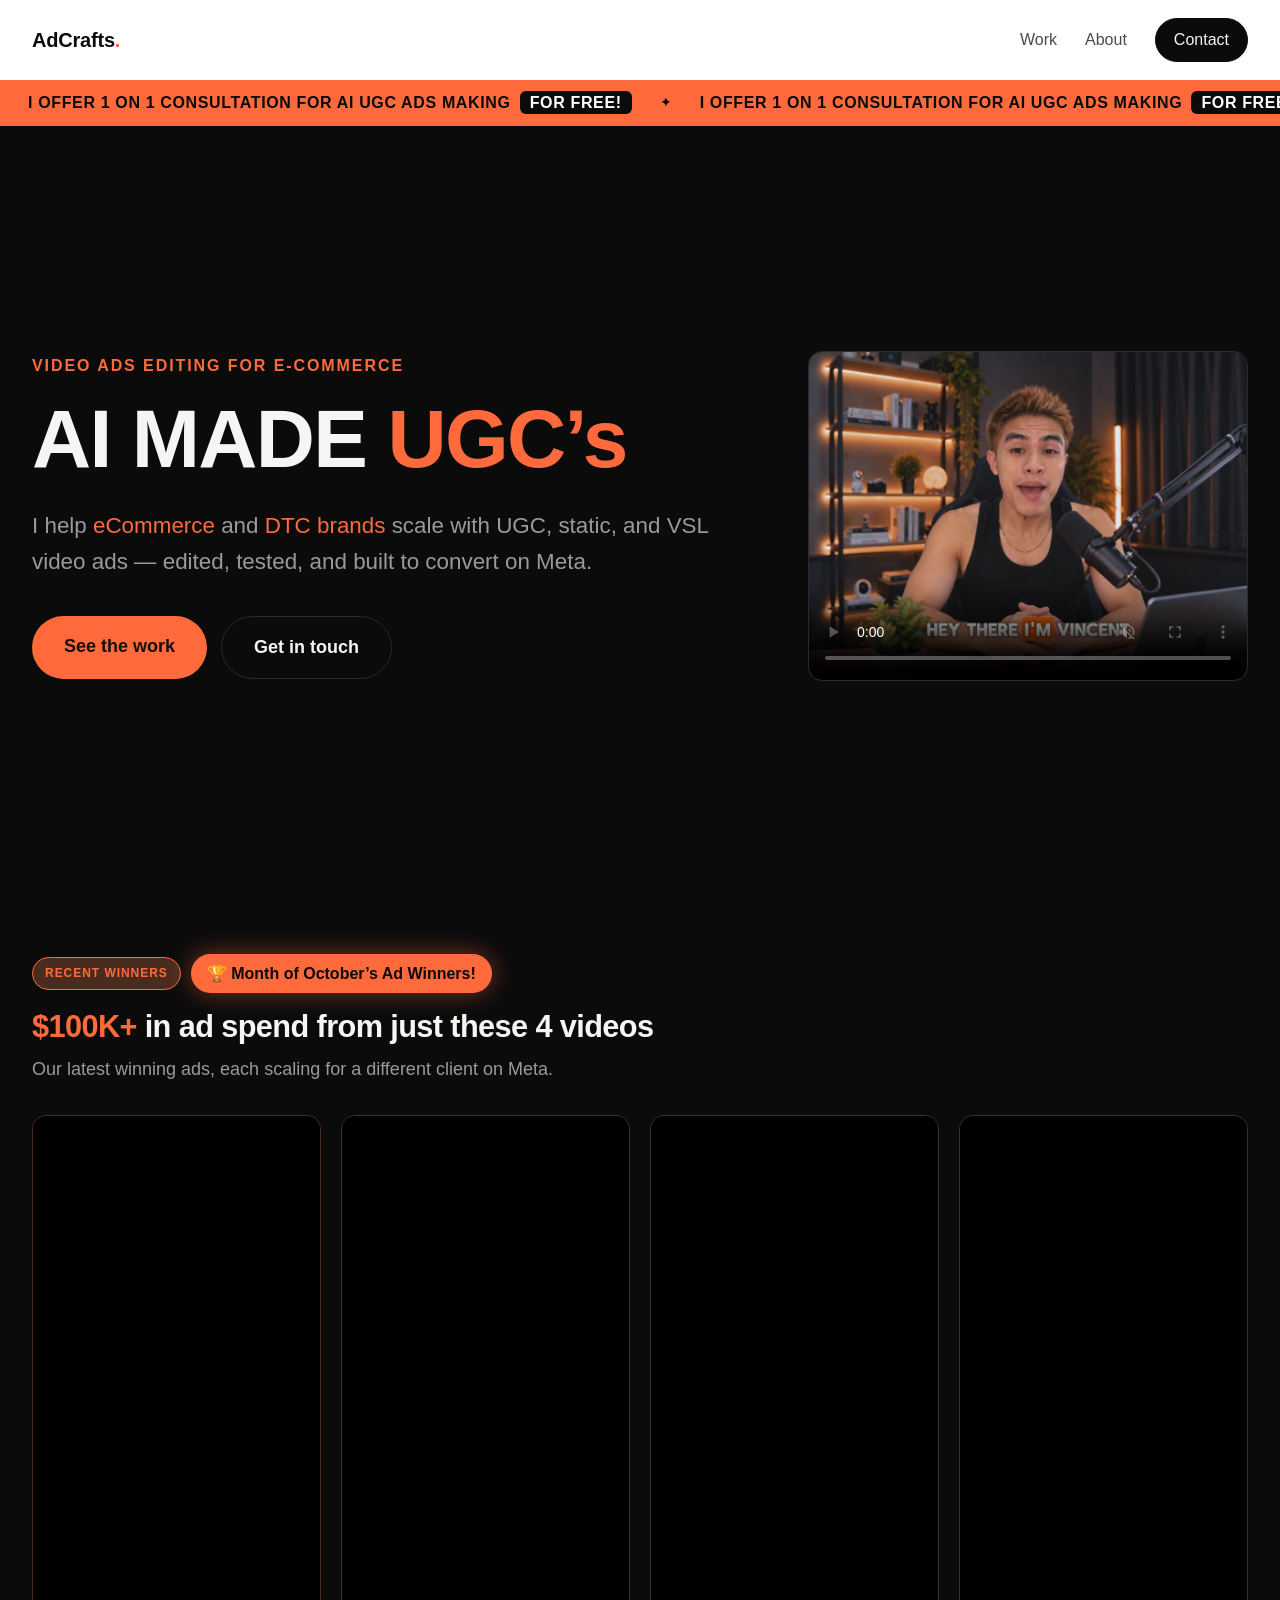
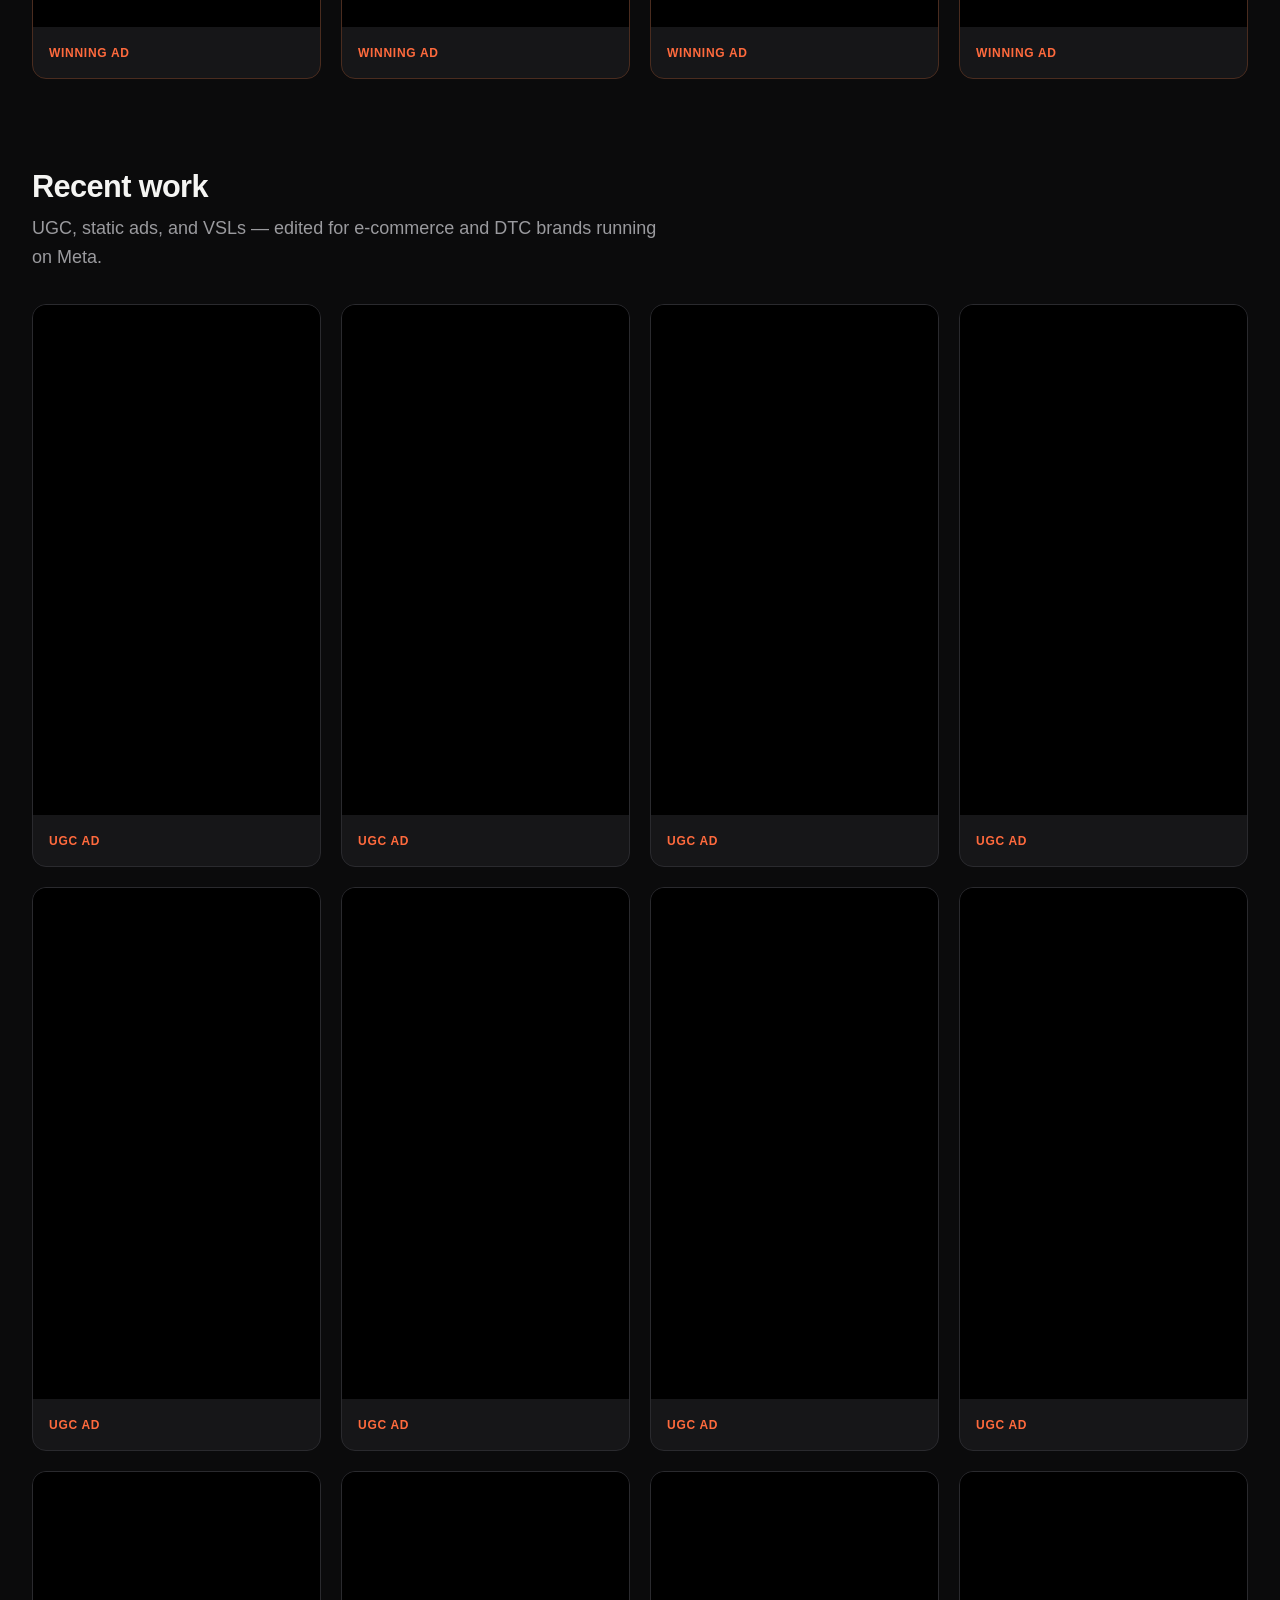
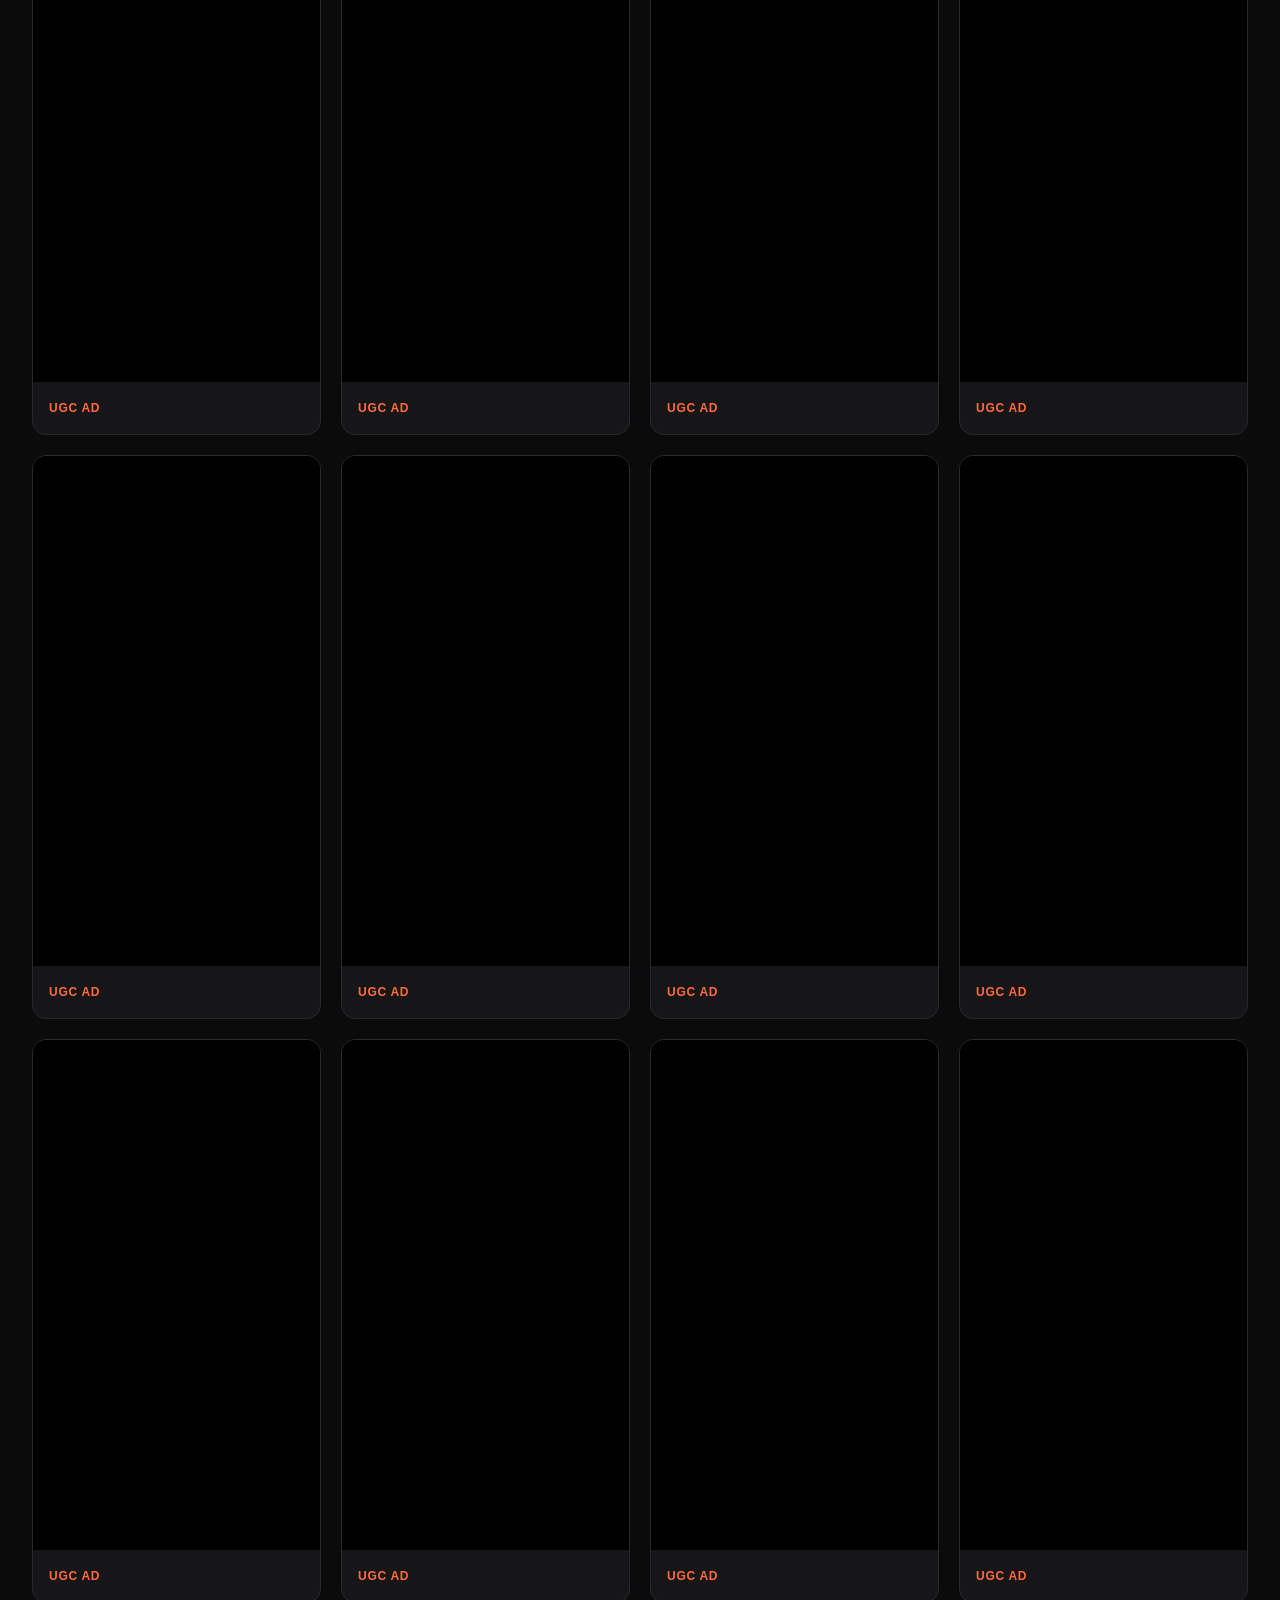
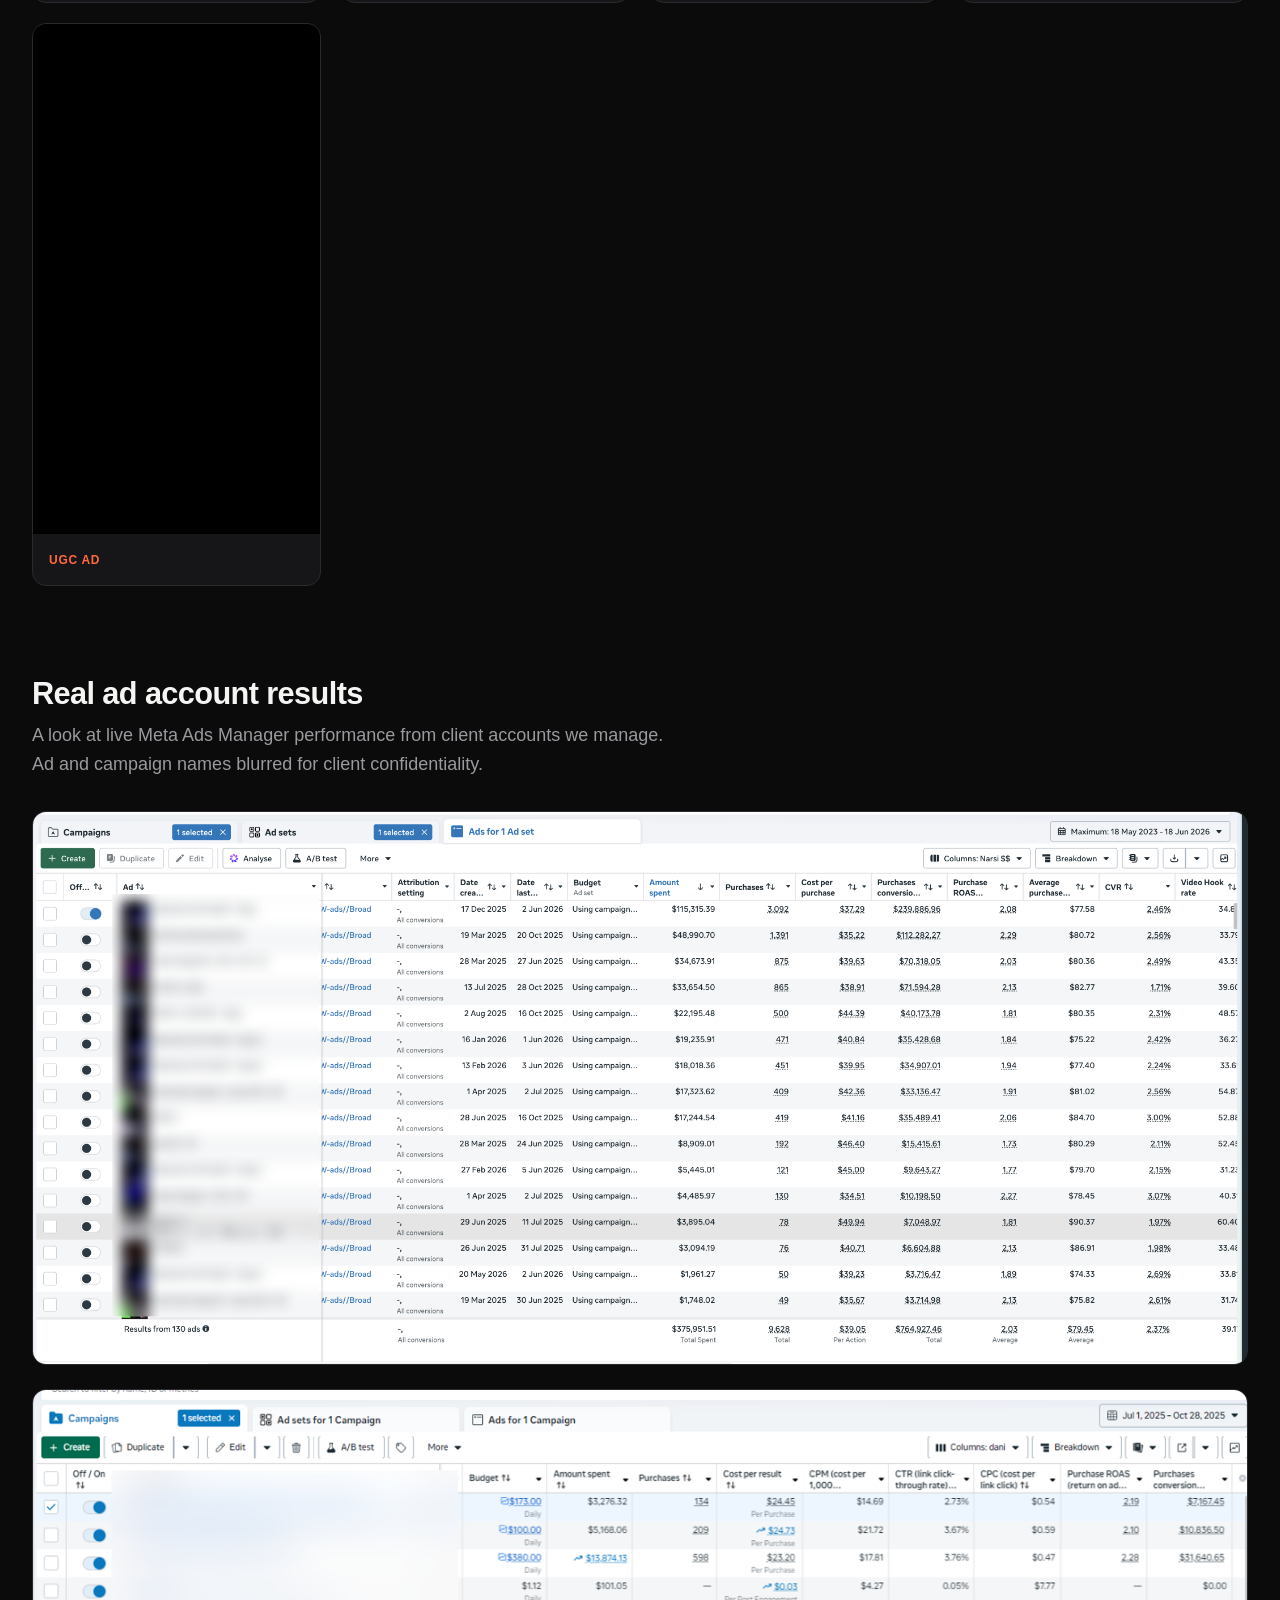
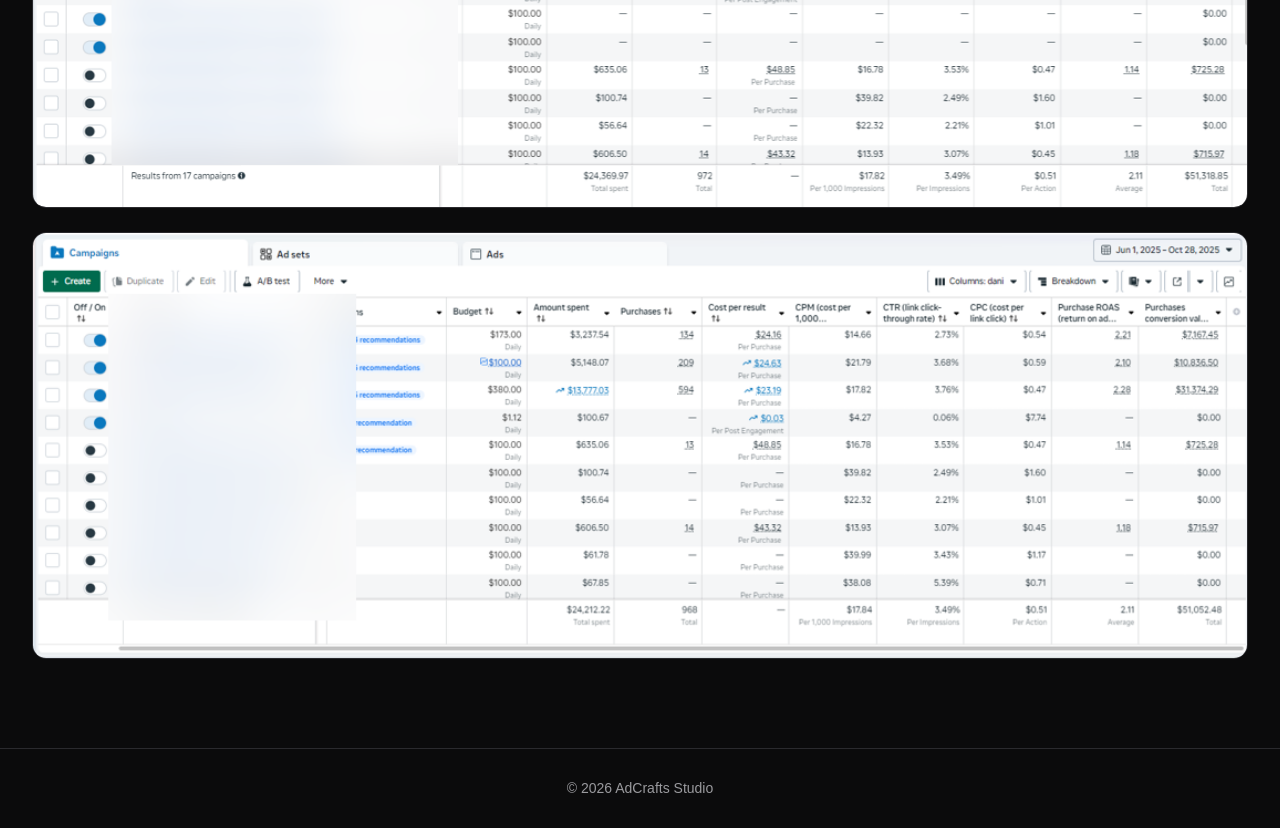
==== commit a5bdbb27: "Add scrolling free-consultation promo banner under the nav Co-Authored-By: Claude Opus 5.5 <noreply@" ====
--- a/index.html
+++ b/index.html
@@ -8,7 +8,7 @@
 <link rel="icon" type="image/png" sizes="32x32" href="assets/favicon-32.png">
 <link rel="icon" type="image/png" sizes="16x16" href="assets/favicon-16.png">
 <link rel="apple-touch-icon" sizes="180x180" href="assets/favicon-180.png">
-<link rel="stylesheet" href="assets/styles.css?v=13">
+<link rel="stylesheet" href="assets/styles.css?v=14">
 </head>
 <body>
 
@@ -20,6 +20,24 @@
     <a href="contact.html" class="nav-cta">Contact</a>
   </nav>
 </header>
+
+<!-- Scrolling promo banner. The track holds two identical halves so the loop is seamless. -->
+<a class="promo-bar" href="contact.html" aria-label="I offer 1 on 1 consultation for AI UGC ads making for free. Get in touch.">
+  <div class="promo-track" aria-hidden="true">
+    <div class="promo-group">
+      <span class="promo-item">I offer 1 on 1 consultation for AI UGC ads making <strong>for free!</strong></span><span class="promo-sep" aria-hidden="true">&#10022;</span>
+      <span class="promo-item">I offer 1 on 1 consultation for AI UGC ads making <strong>for free!</strong></span><span class="promo-sep" aria-hidden="true">&#10022;</span>
+      <span class="promo-item">I offer 1 on 1 consultation for AI UGC ads making <strong>for free!</strong></span><span class="promo-sep" aria-hidden="true">&#10022;</span>
+      <span class="promo-item">I offer 1 on 1 consultation for AI UGC ads making <strong>for free!</strong></span><span class="promo-sep" aria-hidden="true">&#10022;</span>
+    </div>
+    <div class="promo-group">
+      <span class="promo-item">I offer 1 on 1 consultation for AI UGC ads making <strong>for free!</strong></span><span class="promo-sep" aria-hidden="true">&#10022;</span>
+      <span class="promo-item">I offer 1 on 1 consultation for AI UGC ads making <strong>for free!</strong></span><span class="promo-sep" aria-hidden="true">&#10022;</span>
+      <span class="promo-item">I offer 1 on 1 consultation for AI UGC ads making <strong>for free!</strong></span><span class="promo-sep" aria-hidden="true">&#10022;</span>
+      <span class="promo-item">I offer 1 on 1 consultation for AI UGC ads making <strong>for free!</strong></span><span class="promo-sep" aria-hidden="true">&#10022;</span>
+    </div>
+  </div>
+</a>
 
 <main>
   <section class="hero" id="top">
@@ -91,6 +109,6 @@
   <p>&copy; <span id="year"></span> AdCrafts Studio</p>
 </footer>
 
-<script src="assets/script.js?v=13"></script>
+<script src="assets/script.js?v=14"></script>
 </body>
 </html>
--- a/assets/styles.css
+++ b/assets/styles.css
@@ -14,6 +14,8 @@
   --max-width: 1800px;
   --gutter: 32px;
   --section-y: clamp(64px, 7vw, 104px);
+  --nav-h: 74px;
+  --promo-h: 46px;
 
   /* Type scale */
   --fs-xs: 0.75rem;
@@ -129,6 +131,58 @@
 
 .nav-cta:hover { background: var(--surface-2); }
 
+/* Promo banner: scrolls end to end under the nav */
+.promo-bar {
+  display: block;
+  height: var(--promo-h);
+  overflow: hidden;
+  background: var(--accent);
+  color: var(--bg);
+}
+
+.promo-track {
+  display: flex;
+  width: max-content;
+  height: 100%;
+  animation: promo-scroll 40s linear infinite;
+}
+
+.promo-bar:hover .promo-track { animation-play-state: paused; }
+
+.promo-group {
+  display: flex;
+  flex-shrink: 0;
+  align-items: center;
+}
+
+.promo-item {
+  padding: 0 28px;
+  font-size: var(--fs-base);
+  font-weight: 800;
+  letter-spacing: 0.04em;
+  text-transform: uppercase;
+  white-space: nowrap;
+}
+
+.promo-item strong {
+  margin-left: 4px;
+  padding: 3px 10px;
+  border-radius: 6px;
+  background: var(--bg);
+  color: #fff;
+}
+
+.promo-sep { font-size: var(--fs-sm); }
+
+@keyframes promo-scroll {
+  from { transform: translateX(0); }
+  to { transform: translateX(-50%); }
+}
+
+@media (prefers-reduced-motion: reduce) {
+  .promo-track { animation: none; }
+}
+
 /* Buttons */
 .btn {
   display: inline-block;
@@ -154,7 +208,7 @@
 .btn-ghost:hover { border-color: var(--accent); }
 
 /* Hero: headline/copy on the left, 4:3 intro video on the right.
-   Fills the first screen (minus the sticky nav) so Recent winners starts below the fold. */
+   Fills the first screen (minus the sticky nav and promo bar) so Recent winners starts below the fold. */
 .hero {
   display: grid;
   grid-template-columns: minmax(0, 1fr) minmax(0, 440px);
@@ -162,8 +216,8 @@
   align-content: center;
   gap: 64px;
   max-width: 1320px; /* keeps text and video close together on wide screens */
-  min-height: calc(100vh - 74px);
-  min-height: calc(100svh - 74px);
+  min-height: calc(100vh - var(--nav-h) - var(--promo-h));
+  min-height: calc(100svh - var(--nav-h) - var(--promo-h));
   padding-top: 48px;
   padding-bottom: 48px;
 }
